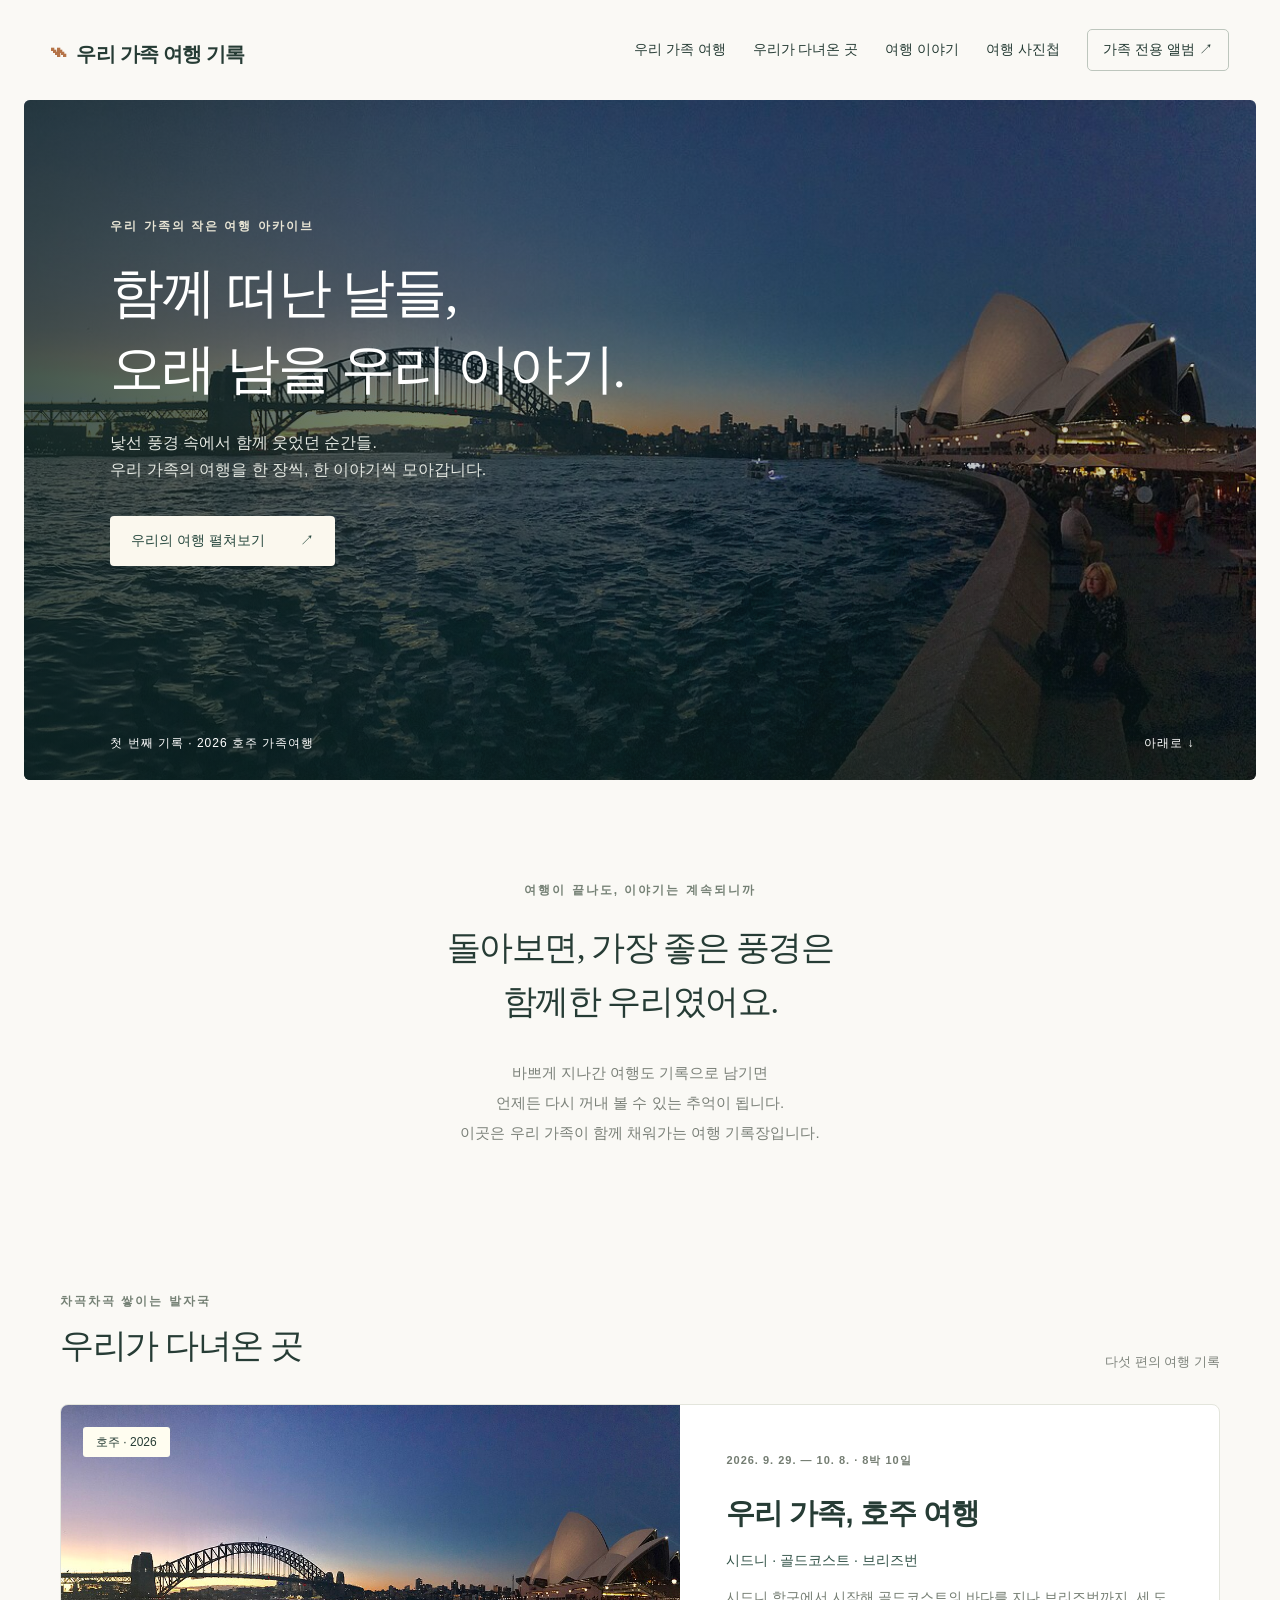
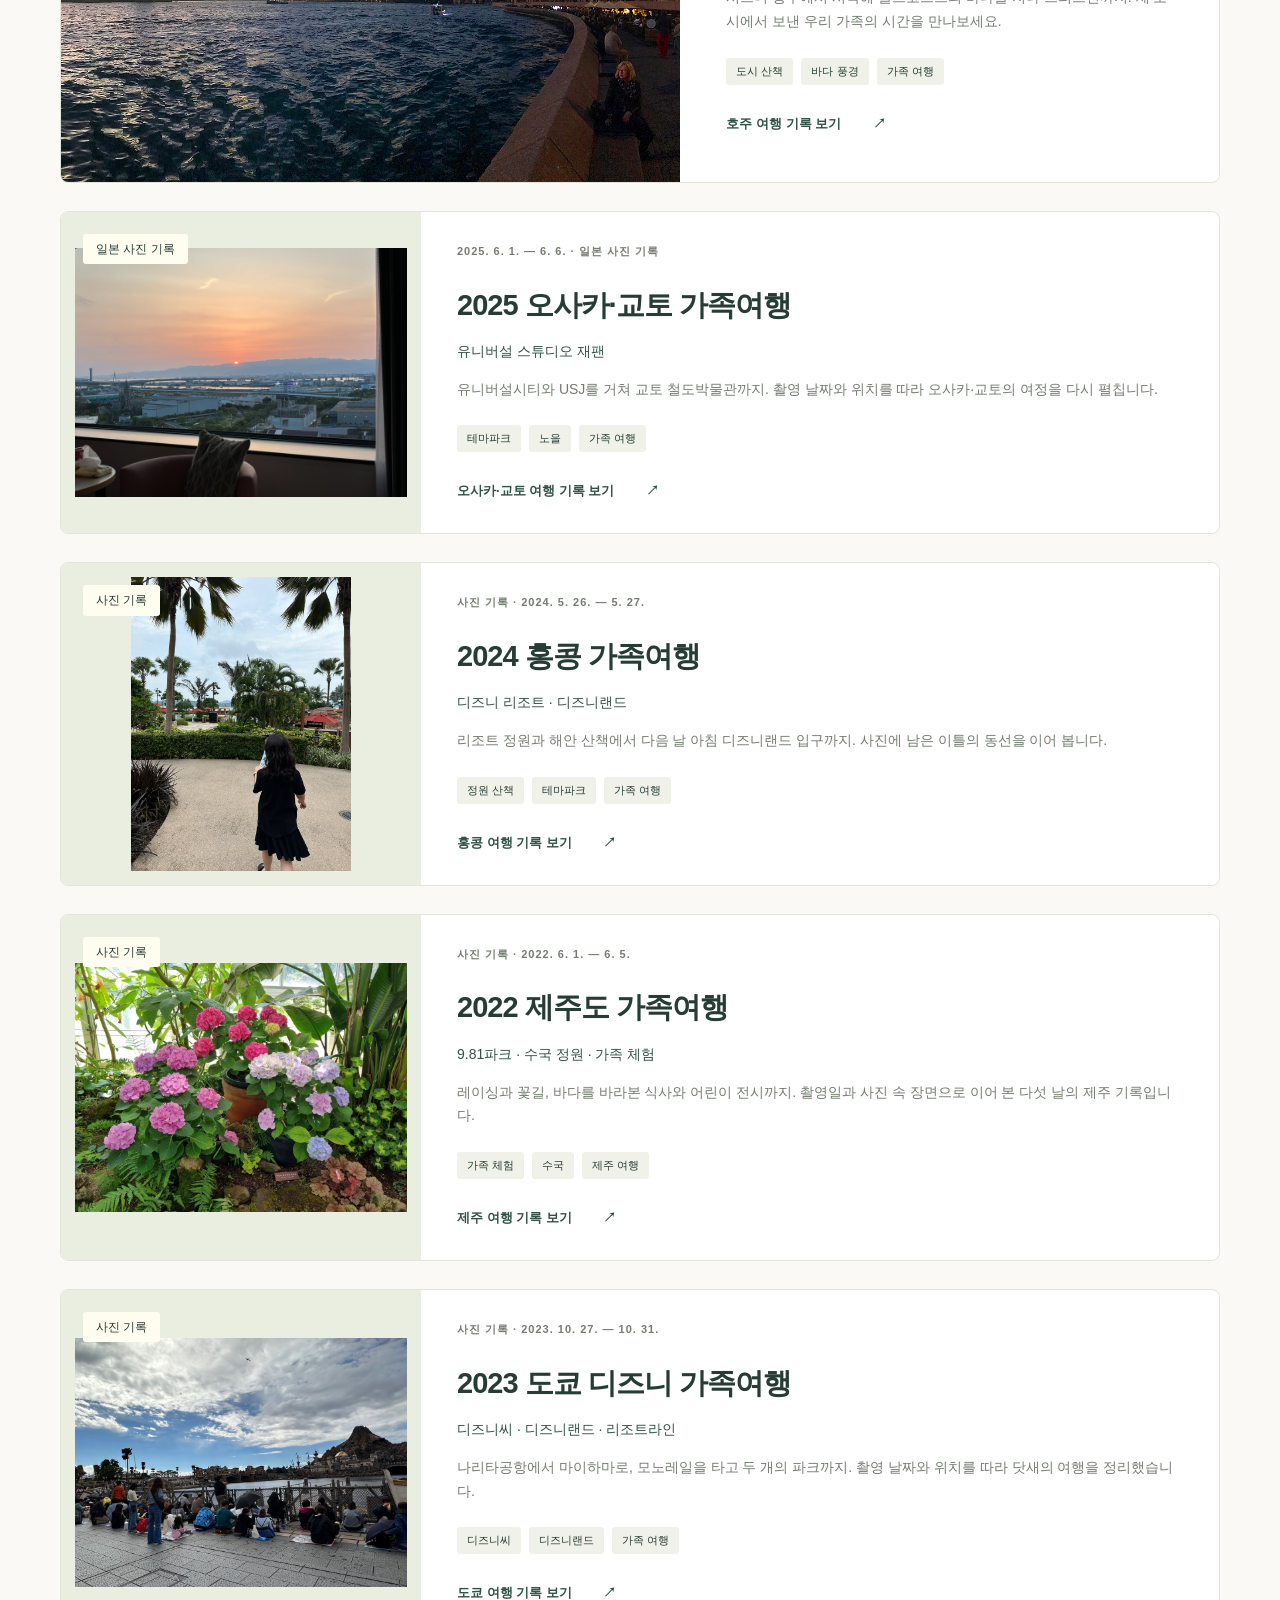
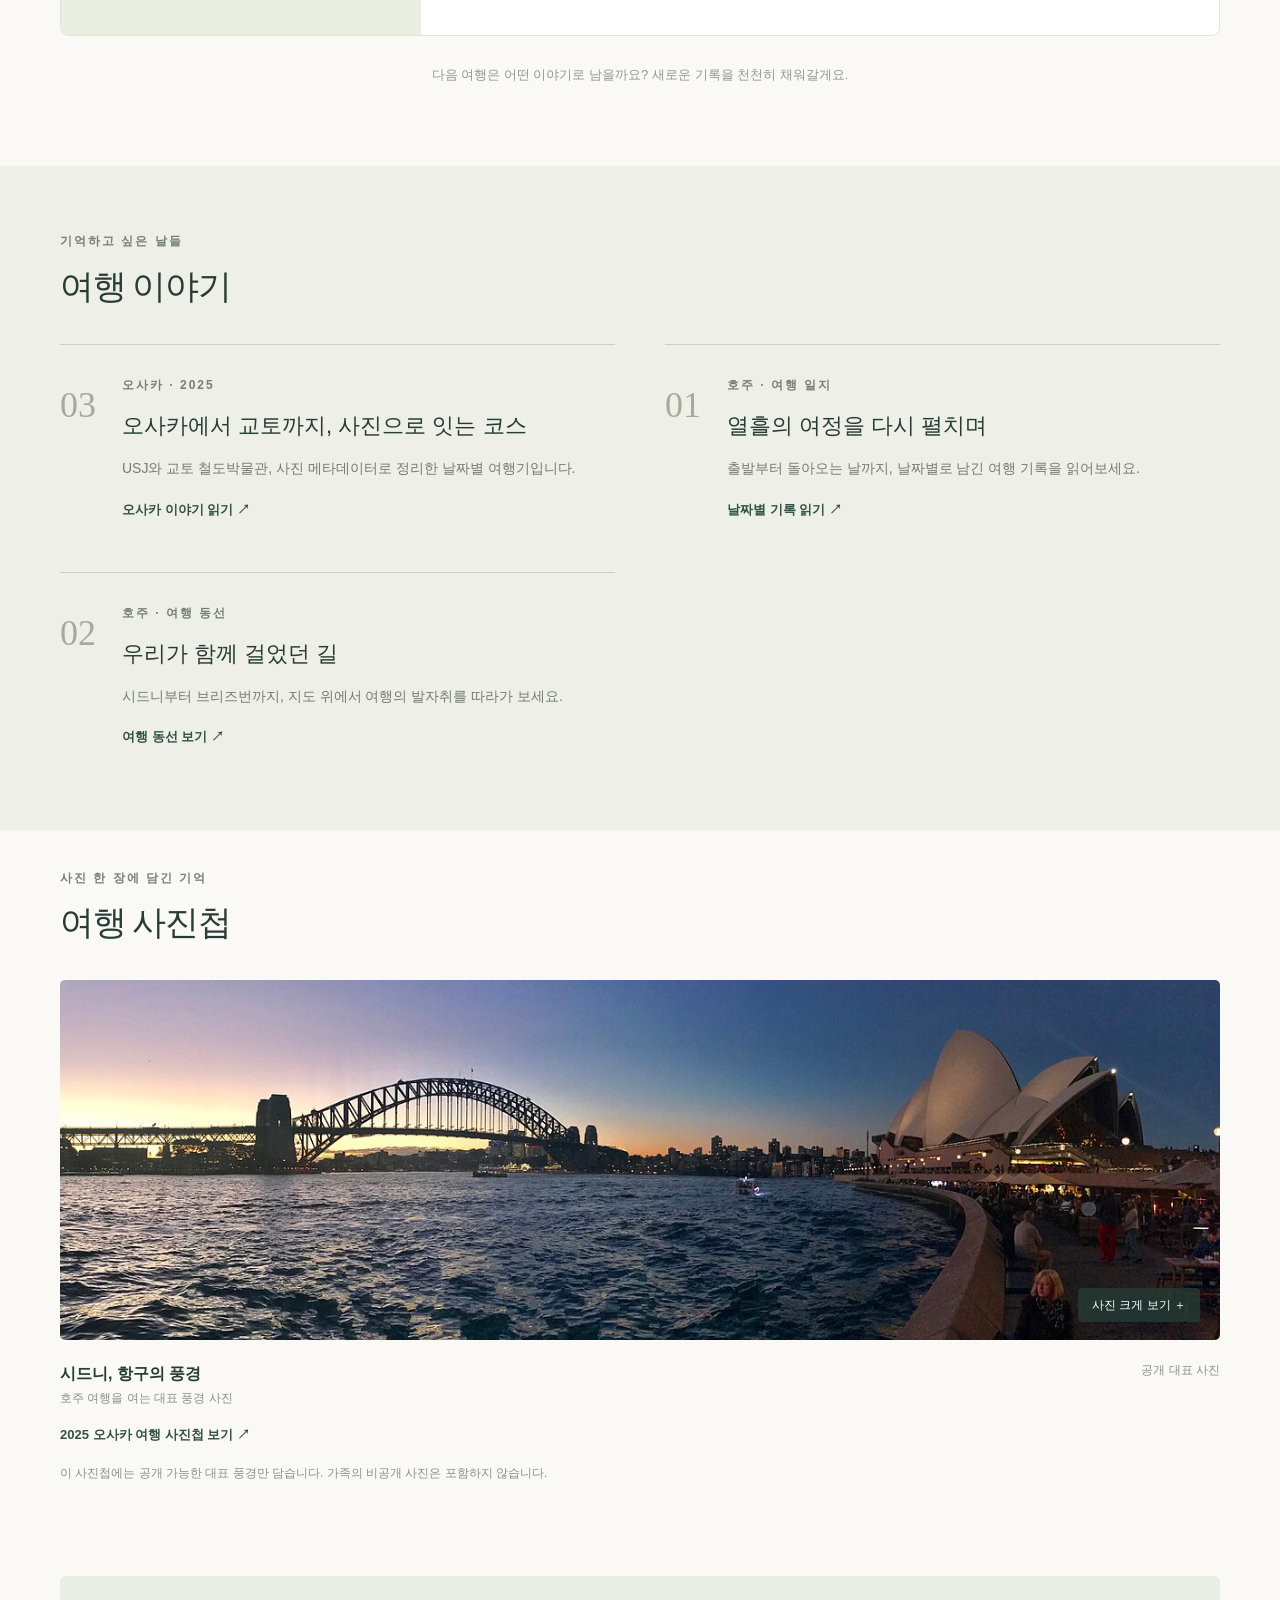
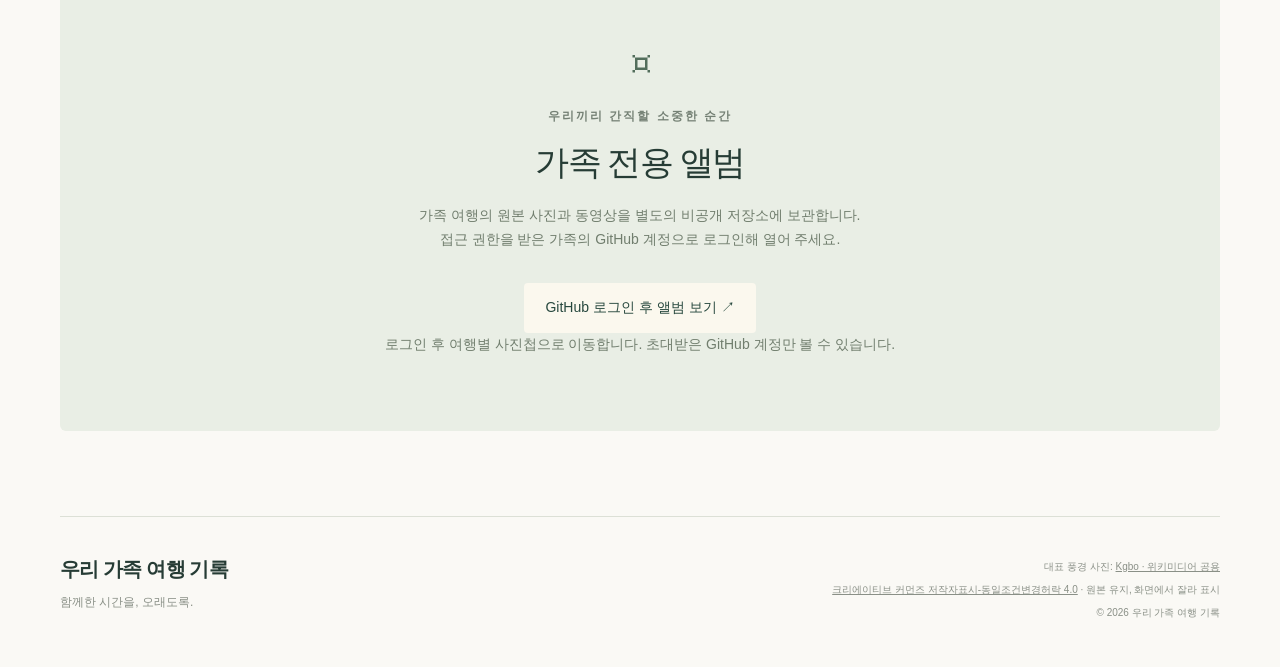
==== index.html @ 341cb99f "feat: add compact selected family and landscape photos to travel stories" ====
<!doctype html>
<html lang="ko"><head><meta charset="utf-8"><meta name="viewport" content="width=device-width,initial-scale=1"><meta name="description" content="함께 걷고, 보고, 웃었던 날들. 우리 가족의 여행과 추억을 차곡차곡 모으는 공간입니다."><meta name="theme-color" content="#234c43"><title>우리 가족 여행 기록</title><link rel="stylesheet" href="style.css"><link rel="stylesheet" href="travel.css"><link rel="stylesheet" href="travel.css"><link rel="stylesheet" href="travel.css"><link rel="stylesheet" href="travel.css"><link rel="stylesheet" href="travel.css"><script src="app.js" defer></script></head>
<body><a class="skip" href="#main">본문으로 바로가기</a><header><a class="brand" href="#home"><span class="mark" aria-hidden="true">⌁</span>우리 가족 여행 기록</a><button id="menu" aria-expanded="false" aria-controls="nav">메뉴 열기</button><nav id="nav" aria-label="주 메뉴"><a href="#home">우리 가족 여행</a><a href="#places">우리가 다녀온 곳</a><a href="#stories">여행 이야기</a><a href="#photos">여행 사진첩</a><a class="private-link" href="#family">가족 전용 앨범 <span aria-hidden="true">↗</span></a></nav></header>
<main id="main"><section id="home" class="hero"><img src="assets/sydney-harbour.jpg" alt="시드니 항구와 오페라하우스, 하버브리지가 펼쳐진 풍경" fetchpriority="high"><div class="shade"></div><div class="hero-copy"><p class="eyebrow">우리 가족의 작은 여행 아카이브</p><h1>함께 떠난 날들,<br>오래 남을 우리 이야기.</h1><p>낯선 풍경 속에서 함께 웃었던 순간들.<br>우리 가족의 여행을 한 장씩, 한 이야기씩 모아갑니다.</p><a class="button light" href="#places">우리의 여행 펼쳐보기 <span>↗</span></a></div><div class="hero-bottom"><span>첫 번째 기록 · 2026 호주 가족여행</span><a href="#places" aria-label="여행 기록으로 내려가기">아래로 ↓</a></div></section>
<section class="intro wrap"><p class="eyebrow">여행이 끝나도, 이야기는 계속되니까</p><h2>돌아보면, 가장 좋은 풍경은<br>함께한 우리였어요.</h2><p>바쁘게 지나간 여행도 기록으로 남기면<br>언제든 다시 꺼내 볼 수 있는 추억이 됩니다.<br>이곳은 우리 가족이 함께 채워가는 여행 기록장입니다.</p></section>
<section id="places" class="wrap section"><div class="section-title"><div><p class="eyebrow">차곡차곡 쌓이는 발자국</p><h2>우리가 다녀온 곳</h2></div><span class="count">다섯 편의 여행 기록</span></div><article class="trip"><a class="trip-image" href="australia-2026.html"><img src="assets/sydney-harbour.jpg" alt="2026 호주 가족여행 기록 열기" loading="lazy"><span class="badge">호주 · 2026</span></a><div class="trip-copy"><p class="eyebrow">2026. 9. 29. — 10. 8. · 8박 10일</p><h3>우리 가족, 호주 여행</h3><p class="cities">시드니 · 골드코스트 · 브리즈번</p><p>시드니 항구에서 시작해 골드코스트의 바다를 지나 브리즈번까지. 세 도시에서 보낸 우리 가족의 시간을 만나보세요.</p><div class="tags"><span>도시 산책</span><span>바다 풍경</span><span>가족 여행</span></div><a class="text-link" href="australia-2026.html">호주 여행 기록 보기 <span>↗</span></a></div></article><article class="trip osaka-card selected-trip-card"><a class="trip-image" href="osaka-2025.html"><img src="assets/osaka-2025/sunset.jpg" alt="오사카 공원 너머로 지는 해" loading="lazy"><span class="badge">일본 사진 기록</span></a><div class="trip-copy"><p class="eyebrow">2025. 6. 1. — 6. 6. · 일본 사진 기록</p><h3>2025 오사카·교토 가족여행</h3><p class="cities">유니버설 스튜디오 재팬</p><p>유니버설시티와 USJ를 거쳐 교토 철도박물관까지. 촬영 날짜와 위치를 따라 오사카·교토의 여정을 다시 펼칩니다.</p><div class="tags"><span>테마파크</span><span>노을</span><span>가족 여행</span></div><a class="text-link" href="osaka-2025.html">오사카·교토 여행 기록 보기 <span>↗</span></a></div></article><article class="trip osaka-card selected-trip-card"><a class="trip-image" href="hong-kong-2024.html"><img src="assets/selected/hong-kong-2024/scene-01.jpg" alt="홍콩 리조트의 정원 산책길" loading="lazy"><span class="badge">사진 기록</span></a><div class="trip-copy"><p class="eyebrow">사진 기록 · 2024. 5. 26. — 5. 27.</p><h3>2024 홍콩 가족여행</h3><p class="cities">디즈니 리조트 · 디즈니랜드</p><p>리조트 정원과 해안 산책에서 다음 날 아침 디즈니랜드 입구까지. 사진에 남은 이틀의 동선을 이어 봅니다.</p><div class="tags"><span>정원 산책</span><span>테마파크</span><span>가족 여행</span></div><a class="text-link" href="hong-kong-2024.html">홍콩 여행 기록 보기 <span>↗</span></a></div></article><article class="trip osaka-card selected-trip-card"><a class="trip-image" href="jeju-2022.html"><img src="assets/selected/jeju-2022/cover.jpg" alt="제주의 수국과 초록 정원" loading="lazy"><span class="badge">사진 기록</span></a><div class="trip-copy"><p class="eyebrow">사진 기록 · 2022. 6. 1. — 6. 5.</p><h3>2022 제주도 가족여행</h3><p class="cities">9.81파크 · 수국 정원 · 가족 체험</p><p>레이싱과 꽃길, 바다를 바라본 식사와 어린이 전시까지. 촬영일과 사진 속 장면으로 이어 본 다섯 날의 제주 기록입니다.</p><div class="tags"><span>가족 체험</span><span>수국</span><span>제주 여행</span></div><a class="text-link" href="jeju-2022.html">제주 여행 기록 보기 <span>↗</span></a></div></article><article class="trip osaka-card selected-trip-card"><a class="trip-image" href="tokyo-2023.html"><img src="assets/selected/tokyo-2023/scene-01.jpg" alt="도쿄 디즈니씨의 항구 풍경" loading="lazy"><span class="badge">사진 기록</span></a><div class="trip-copy"><p class="eyebrow">사진 기록 · 2023. 10. 27. — 10. 31.</p><h3>2023 도쿄 디즈니 가족여행</h3><p class="cities">디즈니씨 · 디즈니랜드 · 리조트라인</p><p>나리타공항에서 마이하마로, 모노레일을 타고 두 개의 파크까지. 촬영 날짜와 위치를 따라 닷새의 여행을 정리했습니다.</p><div class="tags"><span>디즈니씨</span><span>디즈니랜드</span><span>가족 여행</span></div><a class="text-link" href="tokyo-2023.html">도쿄 여행 기록 보기 <span>↗</span></a></div></article><p class="next">다음 여행은 어떤 이야기로 남을까요? 새로운 기록을 천천히 채워갈게요.</p></section>
<section id="stories" class="story-section"><div class="wrap section"><div class="section-title"><div><p class="eyebrow">기억하고 싶은 날들</p><h2>여행 이야기</h2></div></div><div class="story-grid"><a href="osaka-2025.html" class="story"><span class="story-number">03</span><div><p class="eyebrow">오사카 · 2025</p><h3>오사카에서 교토까지, 사진으로 잇는 코스</h3><p>USJ와 교토 철도박물관, 사진 메타데이터로 정리한 날짜별 여행기입니다.</p><span class="text-link">오사카 이야기 읽기 ↗</span></div></a><a href="australia-2026.html#days" class="story"><span class="story-number">01</span><div><p class="eyebrow">호주 · 여행 일지</p><h3>열흘의 여정을 다시 펼치며</h3><p>출발부터 돌아오는 날까지, 날짜별로 남긴 여행 기록을 읽어보세요.</p><span class="text-link">날짜별 기록 읽기 ↗</span></div></a><a href="australia-2026.html#route" class="story"><span class="story-number">02</span><div><p class="eyebrow">호주 · 여행 동선</p><h3>우리가 함께 걸었던 길</h3><p>시드니부터 브리즈번까지, 지도 위에서 여행의 발자취를 따라가 보세요.</p><span class="text-link">여행 동선 보기 ↗</span></div></a></div></div></section>
<section id="photos" class="wrap section"><div class="section-title"><div><p class="eyebrow">사진 한 장에 담긴 기억</p><h2>여행 사진첩</h2></div></div><figure class="photo"><button id="open-photo" aria-label="시드니 항구 대표 풍경 사진 크게 보기"><img src="assets/sydney-harbour.jpg" alt="푸른 바다를 배경으로 바라본 시드니 항구 전경" loading="lazy"><span>사진 크게 보기 ＋</span></button><figcaption><div><strong>시드니, 항구의 풍경</strong><p>호주 여행을 여는 대표 풍경 사진</p></div><span>공개 대표 사진</span></figcaption></figure><p><a class="text-link" href="osaka-2025.html#osaka-photos">2025 오사카 여행 사진첩 보기 ↗</a></p><p class="note">이 사진첩에는 공개 가능한 대표 풍경만 담습니다. 가족의 비공개 사진은 포함하지 않습니다.</p></section>
<section id="family" class="family wrap"><div class="lock" aria-hidden="true">⌑</div><p class="eyebrow">우리끼리 간직할 소중한 순간</p><h2>가족 전용 앨범</h2><p>가족 여행의 원본 사진과 동영상을 별도의 비공개 저장소에 보관합니다.<br>접근 권한을 받은 가족의 GitHub 계정으로 로그인해 열어 주세요.</p><a class="button light" href="https://github.com/login?return_to=%2Fksangki%2Ffamily-travel-private%2Fblob%2Fmain%2Falbums%2FREADME.md" rel="noopener noreferrer" target="_blank">GitHub 로그인 후 앨범 보기 ↗</a><p class="note">로그인 후 여행별 사진첩으로 이동합니다. 초대받은 GitHub 계정만 볼 수 있습니다.</p></section>
</main><footer class="wrap"><div><a class="brand" href="#home">우리 가족 여행 기록</a><p>함께한 시간을, 오래도록.</p></div><div class="credits"><p>대표 풍경 사진: <a href="https://commons.wikimedia.org/wiki/File:Sydney_Harbour_Bridge_and_Sydney_Opera_House_panorama.jpg">Kgbo · 위키미디어 공용</a></p><p><a href="https://creativecommons.org/licenses/by-sa/4.0/deed.ko">크리에이티브 커먼즈 저작자표시-동일조건변경허락 4.0</a> · 원본 유지, 화면에서 잘라 표시</p><p>© 2026 우리 가족 여행 기록</p></div></footer><dialog id="viewer" aria-labelledby="caption"><button id="close-photo" class="close">닫기 ×</button><img src="assets/sydney-harbour.jpg" alt="시드니 항구 풍경 확대 사진"><p id="caption">시드니 항구 · 공개 대표 풍경 사진</p></dialog></body></html>
---- style.css ----
*{box-sizing:border-box}html{scroll-behavior:smooth;scroll-padding-top:100px}body{margin:0;color:#263c35;background:#faf9f5;font-family:Arial,"Apple SD Gothic Neo","Malgun Gothic",sans-serif;line-height:1.7}a{color:inherit;text-decoration:none}button{font:inherit;cursor:pointer}a:focus-visible,button:focus-visible{outline:3px solid #bd763a;outline-offset:5px}.skip{position:absolute;top:-80px;background:white;padding:12px;z-index:10}.skip:focus{top:0}header{padding:23px 4%;display:flex;align-items:center;justify-content:space-between;gap:24px;background:#faf9f5;position:relative;z-index:2}.brand{font-weight:700;font-size:20px;letter-spacing:-.8px}.mark{font-size:32px;margin-right:10px;color:#b57448}nav{display:flex;gap:27px;font-size:14px;align-items:center}nav a:hover,.text-link:hover{text-decoration:underline}.private-link{border:1px solid #bdc6bd;border-radius:5px;padding:8px 15px}#menu{display:none}.hero{margin:0 24px;height:min(680px,76vh);min-height:500px;position:relative;color:white;overflow:hidden;border-radius:6px}.hero>img{width:100%;height:100%;object-fit:cover}.shade{position:absolute;inset:0;background:linear-gradient(90deg,rgba(12,35,35,.76),rgba(12,35,35,.10)),linear-gradient(0deg,rgba(12,35,35,.45),transparent 40%)}.hero-copy{position:absolute;top:17%;left:7%}.eyebrow{font-size:12px;font-weight:600;letter-spacing:2px;margin:0 0 20px;color:#758175}.hero .eyebrow{color:#e8e5d5}h1,h2,h3,p{margin-top:0}h1{font-family:Georgia,"Batang",serif;font-size:clamp(34px,4.2vw,62px);line-height:1.4;letter-spacing:-2px;font-weight:500;margin-bottom:22px}.hero-copy>p:not(.eyebrow){color:#e5e9e3;font-size:16px}.button{display:inline-flex;gap:35px;padding:13px 21px;border-radius:4px;font-size:14px;margin-top:17px}.light{background:#fbf8ee;color:#27483e}.hero-bottom{position:absolute;bottom:27px;left:7%;right:5%;display:flex;justify-content:space-between;font-size:12px;letter-spacing:1px}.wrap{max-width:1160px;margin-left:auto;margin-right:auto}.intro{text-align:center;padding:100px 24px 90px}.intro h2,h2{font-family:Georgia,"Batang",serif;font-size:34px;line-height:1.6;letter-spacing:-1.4px;font-weight:500}.intro>p:last-child{font-size:15px;color:#7b8179;margin-top:25px;line-height:2}.section{padding:38px 0 80px}.section-title{display:flex;align-items:end;justify-content:space-between;margin-bottom:30px}.section-title .eyebrow{margin-bottom:8px}.section-title h2{margin:0}.count{font-size:13px;color:#7d837b}.trip{display:grid;grid-template-columns:1.15fr 1fr;background:#fff;border:1px solid #e3e5dc;border-radius:8px;overflow:hidden}.trip-image{position:relative;min-height:370px}.trip-image img{width:100%;height:100%;object-fit:cover;position:absolute}.badge{position:absolute;left:22px;top:22px;background:#fffdf0;padding:5px 13px;border-radius:3px;font-size:12px}.trip-copy{padding:46px}.trip-copy .eyebrow{font-size:11px;letter-spacing:1px}.trip-copy h3{font-size:29px;letter-spacing:-1px;margin-bottom:10px}.trip-copy p{font-size:14px;color:#747d72}.trip-copy .cities{color:#315247}.tags{display:flex;gap:8px;margin:24px 0}.tags span{font-size:11px;background:#f0f2e9;padding:4px 10px;border-radius:3px}.text-link{font-size:13px;font-weight:bold;display:inline-block;color:#315247}.text-link span{margin-left:28px}.next{text-align:center;color:#93978e;font-size:13px;margin:28px 0 0}.story-section{background:#eeefe7}.story-section .section{padding-top:65px}.story-grid{display:grid;grid-template-columns:1fr 1fr;gap:50px}.story{display:flex;gap:26px;border-top:1px solid #cbd1c5;padding-top:30px}.story-number{font-family:Georgia,serif;font-size:36px;color:#a2ac98}.story .eyebrow{margin-bottom:12px}.story h3{font-size:22px;font-weight:500;margin-bottom:12px}.story p:not(.eyebrow){font-size:14px;color:#737d70}.photo{margin:0}.photo button{border:0;padding:0;display:block;position:relative;background:#264b43;width:100%;height:360px;overflow:hidden;border-radius:5px}.photo img{width:100%;height:100%;object-fit:cover;transition:transform .5s}.photo button:hover img{transform:scale(1.025)}.photo button>span{position:absolute;bottom:18px;right:20px;color:white;background:#263c35c9;border-radius:4px;padding:7px 14px;font-size:12px}.photo figcaption{display:flex;justify-content:space-between;padding-top:20px}.photo figcaption p{font-size:12px;color:#8a9087}.photo figcaption>span{font-size:12px;color:#8a9087}.note{font-size:12px;color:#8a9087}.family{text-align:center;background:#e9eee5;border-radius:6px;padding:55px 20px 60px;margin-bottom:85px}.lock{font-size:40px;color:#536e5c;line-height:1.5}.family .eyebrow{margin:15px 0 10px}.family h2{margin-bottom:14px}.family>p:not(.eyebrow){font-size:14px;color:#717e6e}.pending{display:inline-block;border:1px solid #bbc9b6;padding:9px 20px;border-radius:4px;font-size:12px;margin-top:14px}footer{border-top:1px solid #dce0d6;padding:35px 0 40px;display:flex;justify-content:space-between;gap:25px}footer p{font-size:12px;color:#8a9087;margin:6px 0}.credits{text-align:right}.credits p{font-size:10px}.credits a{text-decoration:underline}dialog{border:0;padding:50px 20px 14px;max-width:95vw;width:1100px;background:#faf9f5;border-radius:8px}dialog::backdrop{background:#10251fe6}dialog img{width:100%;max-height:75vh;object-fit:contain}dialog p{text-align:center;font-size:13px;margin:10px 0}.close{position:absolute;right:20px;top:10px;border:0;background:none;color:#264b43}@media(min-width:1600px){.hero{max-width:1550px;margin:auto}}@media(max-width:1200px){.wrap{margin-left:6%;margin-right:6%}nav{gap:16px;font-size:12px}.brand{font-size:18px}.trip-copy{padding:30px}}@media(max-width:800px){header{padding:17px 6%;flex-wrap:wrap}#menu{display:block;background:none;border:1px solid #bac5b9;border-radius:4px;padding:4px 10px;font-size:12px}nav{display:none;width:100%;flex-direction:column;align-items:stretch;padding:10px 0}nav.open{display:flex}nav a{padding:8px;font-size:14px}.hero{margin:0 12px;min-height:540px;height:75vh}.hero-copy{left:8%;right:7%;top:16%}h1{font-size:38px}.hero-copy>p:not(.eyebrow){font-size:14px}.hero-bottom{font-size:10px;letter-spacing:0}.intro{padding:65px 0 45px}.intro h2,h2{font-size:27px}.intro .eyebrow{font-size:10px}.section{padding:30px 0 50px}.section-title{align-items:start;gap:12px}.count{font-size:10px;margin-top:14px}.trip{grid-template-columns:1fr}.trip-image{min-height:240px}.trip-copy{padding:28px}.trip-copy h3{font-size:25px}.story-grid{grid-template-columns:1fr;gap:30px}.story-section .section{padding-top:45px}.photo button{height:240px}.photo figcaption{gap:15px}.photo figcaption>span{font-size:10px;white-space:nowrap}.family{padding:40px 20px;margin-bottom:50px}.family p br{display:none}footer{display:block}.credits{text-align:left;margin-top:20px}}@media(prefers-reduced-motion:reduce){html{scroll-behavior:auto}*{transition:none!important}}
.osaka-card{margin-top:28px}.osaka-gallery{display:grid;grid-template-columns:1fr 1fr;gap:30px}.osaka-gallery .photo:first-child{grid-column:1/-1}.osaka-gallery .photo:first-child button{height:520px}.osaka-gallery .photo:first-child img{object-fit:contain}.osaka-gallery figcaption p{max-width:440px}@media(max-width:800px){.osaka-gallery{grid-template-columns:1fr;gap:20px}.osaka-gallery .photo:first-child button{height:430px}}
---- travel.css ----
[hidden]{display:none!important}.record-hero{height:470px;min-height:400px}.record-hero h1{font-size:clamp(30px,4vw,56px)}.record-hero .hero-copy{top:23%;right:5%}.period{font-size:13px;color:#eeecdd;display:block;margin-top:25px}.hong-kong-background{position:absolute;inset:0;background:radial-gradient(ellipse at 78% 80%,#9fae8044,transparent 50%),linear-gradient(115deg,#173f36,#486c55);overflow:hidden}.hong-kong-background>span{position:absolute;right:5%;bottom:-70px;font-family:serif;font-size:270px;color:#ffffff10;letter-spacing:-20px}.hong-kong-background i{position:absolute;right:8%;top:15%;font-style:normal;writing-mode:vertical-rl;color:#c9d1aa;letter-spacing:10px;font-size:13px}.record-nav{display:flex;justify-content:center;gap:34px;padding:20px;border-bottom:1px solid #dce1d6;font-size:13px;flex-wrap:wrap}.record-nav a:hover{text-decoration:underline}.record-overview{display:grid;grid-template-columns:1.2fr 1fr;gap:65px;padding-top:75px}.record-overview h2{font-size:30px}.lead{color:#667263;font-size:15px;line-height:1.9}.summary-list{padding-left:20px;color:#657260;font-size:14px;line-height:1.9}.summary-list li{padding:7px 0}.record-facts{background:#eef0e7;padding:32px;border-radius:7px;align-self:start}.stats-row{display:flex;justify-content:space-between;gap:12px;margin-bottom:24px}.stats-row strong{font-size:34px;font-family:Georgia,serif;font-weight:500}.stats-row small{display:block;font-family:Arial,sans-serif;font-size:10px;color:#7a8575;margin-top:4px}.record-facts>p:not(.eyebrow){font-size:13px;color:#6b7664;line-height:1.9}.route-ribbon{display:flex;flex-wrap:wrap;gap:8px;list-style:none;padding:0;margin-bottom:25px}.route-ribbon li{border:1px solid #bdc8b7;padding:6px 12px;font-size:12px;border-radius:4px}.route-ribbon li:not(:last-child):after{content:' →';margin-left:10px;color:#7d8b75}.route-map{background:#fafbf5;border:1px solid #d9dfd1;border-radius:10px;overflow:hidden}.route-map svg{width:100%;max-height:430px}.map-bg{fill:#f4f5ec}.map-lines line{stroke:#a1ad8d;stroke-width:3;stroke-dasharray:6 5}.map-node circle{fill:#a5b29a;stroke:#fff;stroke-width:3}.map-node.active circle{fill:#264f41;stroke:#b9894c;stroke-width:4}.map-number{fill:#fff;text-anchor:middle;font-size:14px;font-family:Arial,sans-serif}.map-label{fill:#476147;font-size:13px;text-anchor:middle}.north-arrow{stroke:#8b9d7f;stroke-width:2;fill:none}.map-buttons,.day-filters{display:flex;flex-wrap:wrap;gap:8px}.map-buttons{padding:18px 25px;border-top:1px solid #e0e5d7}.map-buttons button,.day-filters button{border:1px solid #bac8b4;background:transparent;color:#476344;padding:8px 14px;border-radius:4px;font:inherit;font-size:12px}.map-buttons button[aria-pressed=true],.day-filters button[aria-pressed=true]{background:#2c5142;color:#fff;border-color:#2c5142}.route-map>p{padding:0 25px;font-size:12px;color:#71806a}.day-filters{margin-bottom:16px}.day-card{display:grid;grid-template-columns:155px 1fr;gap:34px;border-top:1px solid #d5ddce;padding:32px 0}.day-side{display:flex;flex-direction:column;align-items:start;gap:10px}.day-index{font-family:Georgia,serif;font-size:40px;color:#9aaa8e;line-height:1}.day-side time{font-size:12px;color:#7c8876}.evidence-badge{font-size:10px;background:#e9eee2;border-radius:3px;padding:4px 8px}.day-body h3{font-size:24px;font-weight:500;letter-spacing:-.7px;margin:0 0 20px}.day-body>.eyebrow{margin-bottom:8px;font-size:10px}.day-body>p{font-size:14px;line-height:1.95;color:#64715e}.day-body .evidence-detail{font-size:11px;color:#839078}.stop-list{display:flex;flex-wrap:wrap;list-style:none;padding:0;gap:5px 15px;margin:0 0 22px}.stop-list li{font-size:12px;color:#3b644e}.stop-list li:not(:last-child):after{content:' →';margin-left:12px;color:#b3bba9}.day-body details{border-left:2px solid #d6c5a5;padding:5px 15px;margin:20px 0;font-size:12px;color:#8c806b}.day-body details p{margin:10px 0 0}.day-body summary{cursor:pointer}.places-grid{display:grid;grid-template-columns:repeat(3,1fr);gap:20px}.place-card{padding:25px;background:#fafbf5;border:1px solid #dce1d5;border-radius:5px}.place-card>.eyebrow{font-size:9px;display:block;margin-bottom:12px}.place-card h3{font-size:18px;line-height:1.5;font-weight:500}.place-card p{font-size:13px;color:#76816e}.place-evidence{font-size:10px;color:#8a927d}.category-control{font-size:12px;color:#6b7c62}.category-control select{font:inherit;display:block;margin-top:5px;border:1px solid #b7c5ac;padding:7px 12px;background:#fafbf5;color:#36533d;border-radius:3px}.record-photos{display:grid;grid-template-columns:repeat(3,1fr);gap:20px}.record-photos .photo button{height:250px}.record-photos .photo:only-child{grid-column:1/-1}.record-cover-photo{width:100%;max-height:420px;object-fit:cover;border-radius:5px}.record-photos figcaption{font-size:12px;color:#7a8670;display:block}.record-photos figcaption a{text-decoration:underline}.locked-photo-panel{grid-column:1/-1;background:#eef1e6;border:1px dashed #b5c2a7;text-align:center;padding:50px 20px;border-radius:8px}.locked-photo-panel>span{font-size:40px}.locked-photo-panel h3{font-weight:500}.locked-photo-panel p{font-size:13px;color:#7b886f}.private-album-banner{display:flex;justify-content:space-between;align-items:center;gap:25px;margin-top:30px;padding:27px;background:#e7eddf;border-radius:6px}.private-album-banner h3{font-size:18px;font-weight:500;margin-bottom:6px}.private-album-banner p{font-size:12px;color:#76836b;margin:0}.private-album-banner .button{margin:0;flex-shrink:0}.outline{border:1px solid #bbc8b1;margin-bottom:24px;color:#3b5740}.evidence-section{border-top:1px solid #dae2d3;color:#6c7965;font-size:13px}.evidence-section h2{font-size:25px}.evidence-section details{background:#f0f2e9;padding:15px;margin:22px 0}.evidence-section summary{cursor:pointer}.evidence-section li a{text-decoration:underline}.evidence-section h3{font-size:16px;font-weight:500}.hong-kong-card{background:linear-gradient(145deg,#365f4b,#162f29);color:#f5f0dc;display:flex;align-items:center;overflow:hidden;padding:45px}.hong-kong-card strong{font-family:Georgia,'Batang',serif;font-size:36px;font-weight:500;position:relative;z-index:1;line-height:1.6}.hong-kong-card .badge{color:#35543b}.hk-card-year{position:absolute;right:5%;bottom:-12px;font-family:Georgia,serif;font-size:130px;line-height:1;color:#ffffff12}@media(max-width:800px){.record-nav{gap:12px 22px;padding:18px 12px;font-size:12px}.record-hero{height:380px;min-height:360px}.record-hero h1{font-size:32px;line-height:1.6}.record-hero .hero-copy{top:20%}.record-overview{grid-template-columns:1fr;gap:25px;padding-top:40px}.record-overview h2{font-size:25px}.record-facts{padding:25px}.day-card{grid-template-columns:1fr;gap:15px}.day-side{flex-direction:row;align-items:center;flex-wrap:wrap}.day-index{font-size:26px}.day-body h3{font-size:22px}.places-grid{grid-template-columns:1fr}.place-card{padding:22px}.record-photos{grid-template-columns:1fr}.record-photos .photo button{height:260px}.private-album-banner{flex-direction:column;align-items:start}.hong-kong-background>span{font-size:210px;bottom:-50px}.map-buttons{padding:12px;gap:6px}.map-buttons button{padding:7px 9px;font-size:10px}.route-map>p{padding:0 12px}.map-label{font-size:15px}.day-filters button{padding:7px 11px}.hong-kong-card{padding:40px}.hong-kong-card strong{font-size:29px}}
/* Selected public photographs: compact frames, with uncropped people. */
.selected-photo-hero{display:grid;grid-template-columns:1.15fr 1fr;gap:32px;align-items:center;height:auto;min-height:0;max-width:1160px;margin:24px auto;background:#edf0e5;color:#284b3c;padding:32px;border:1px solid #dfe5d6}.selected-photo-hero>img{grid-column:2;grid-row:1;position:static;height:240px;width:100%;object-fit:contain;background:#e5e9dc;border-radius:5px}.selected-photo-hero>.shade{display:none}.selected-photo-hero .hero-copy{grid-column:1;grid-row:1;position:static;padding:10px}.selected-photo-hero .hero-copy h1{font-size:32px;letter-spacing:-1.2px;line-height:1.5}.selected-photo-hero .hero-copy>.eyebrow{color:#75866d}.selected-photo-hero .hero-copy>p:not(.eyebrow),.selected-photo-hero .period{color:#6d7e63;font-size:13px}.selected-photos{grid-template-columns:repeat(4,minmax(0,1fr));gap:20px}.selected-photos .photo button{height:180px;background:#edf0e5}.selected-photos .photo img{object-fit:contain}.selected-photos .photo figcaption{font-size:12px;padding-top:12px}.selected-photos figcaption small{display:block;font-size:10px;color:#909c84;margin-top:4px}.selected-photos .photo button>span{font-size:10px;right:8px;bottom:8px;padding:3px 6px}.day-scene{margin:18px 0;width:240px;max-width:100%}.day-scene button{display:block;border:0;padding:0;width:100%;height:155px;border-radius:4px;overflow:hidden;background:#ecf0e4}.day-scene img{width:100%;height:100%;object-fit:contain}.day-scene figcaption{font-size:10px;color:#8c987e;margin-top:6px}.selected-trip-card{grid-template-columns:360px 1fr}.selected-trip-card .trip-image{min-height:260px;background:#e9eee1}.selected-trip-card .trip-image img{object-fit:contain;padding:14px}.selected-trip-card .trip-copy{padding:30px 36px}@media(max-width:1200px){.selected-photo-hero{margin-left:6%;margin-right:6%}.selected-trip-card{grid-template-columns:40% 1fr}}@media(max-width:800px){.selected-photo-hero{grid-template-columns:1fr;padding:22px;gap:15px}.selected-photo-hero>img{grid-column:1;grid-row:2;height:200px}.selected-photo-hero .hero-copy{grid-column:1;grid-row:1;padding:0}.selected-photo-hero .hero-copy h1{font-size:27px}.selected-photos{grid-template-columns:repeat(2,minmax(0,1fr));gap:16px}.selected-photos .photo button{height:150px}.selected-trip-card{grid-template-columns:1fr}.selected-trip-card .trip-image{min-height:220px}.selected-trip-card .trip-copy{padding:25px}.day-scene{width:220px}}@media(max-width:400px){.selected-photos .photo button{height:125px}}
---- travel.css ----
[hidden]{display:none!important}.record-hero{height:470px;min-height:400px}.record-hero h1{font-size:clamp(30px,4vw,56px)}.record-hero .hero-copy{top:23%;right:5%}.period{font-size:13px;color:#eeecdd;display:block;margin-top:25px}.hong-kong-background{position:absolute;inset:0;background:radial-gradient(ellipse at 78% 80%,#9fae8044,transparent 50%),linear-gradient(115deg,#173f36,#486c55);overflow:hidden}.hong-kong-background>span{position:absolute;right:5%;bottom:-70px;font-family:serif;font-size:270px;color:#ffffff10;letter-spacing:-20px}.hong-kong-background i{position:absolute;right:8%;top:15%;font-style:normal;writing-mode:vertical-rl;color:#c9d1aa;letter-spacing:10px;font-size:13px}.record-nav{display:flex;justify-content:center;gap:34px;padding:20px;border-bottom:1px solid #dce1d6;font-size:13px;flex-wrap:wrap}.record-nav a:hover{text-decoration:underline}.record-overview{display:grid;grid-template-columns:1.2fr 1fr;gap:65px;padding-top:75px}.record-overview h2{font-size:30px}.lead{color:#667263;font-size:15px;line-height:1.9}.summary-list{padding-left:20px;color:#657260;font-size:14px;line-height:1.9}.summary-list li{padding:7px 0}.record-facts{background:#eef0e7;padding:32px;border-radius:7px;align-self:start}.stats-row{display:flex;justify-content:space-between;gap:12px;margin-bottom:24px}.stats-row strong{font-size:34px;font-family:Georgia,serif;font-weight:500}.stats-row small{display:block;font-family:Arial,sans-serif;font-size:10px;color:#7a8575;margin-top:4px}.record-facts>p:not(.eyebrow){font-size:13px;color:#6b7664;line-height:1.9}.route-ribbon{display:flex;flex-wrap:wrap;gap:8px;list-style:none;padding:0;margin-bottom:25px}.route-ribbon li{border:1px solid #bdc8b7;padding:6px 12px;font-size:12px;border-radius:4px}.route-ribbon li:not(:last-child):after{content:' →';margin-left:10px;color:#7d8b75}.route-map{background:#fafbf5;border:1px solid #d9dfd1;border-radius:10px;overflow:hidden}.route-map svg{width:100%;max-height:430px}.map-bg{fill:#f4f5ec}.map-lines line{stroke:#a1ad8d;stroke-width:3;stroke-dasharray:6 5}.map-node circle{fill:#a5b29a;stroke:#fff;stroke-width:3}.map-node.active circle{fill:#264f41;stroke:#b9894c;stroke-width:4}.map-number{fill:#fff;text-anchor:middle;font-size:14px;font-family:Arial,sans-serif}.map-label{fill:#476147;font-size:13px;text-anchor:middle}.north-arrow{stroke:#8b9d7f;stroke-width:2;fill:none}.map-buttons,.day-filters{display:flex;flex-wrap:wrap;gap:8px}.map-buttons{padding:18px 25px;border-top:1px solid #e0e5d7}.map-buttons button,.day-filters button{border:1px solid #bac8b4;background:transparent;color:#476344;padding:8px 14px;border-radius:4px;font:inherit;font-size:12px}.map-buttons button[aria-pressed=true],.day-filters button[aria-pressed=true]{background:#2c5142;color:#fff;border-color:#2c5142}.route-map>p{padding:0 25px;font-size:12px;color:#71806a}.day-filters{margin-bottom:16px}.day-card{display:grid;grid-template-columns:155px 1fr;gap:34px;border-top:1px solid #d5ddce;padding:32px 0}.day-side{display:flex;flex-direction:column;align-items:start;gap:10px}.day-index{font-family:Georgia,serif;font-size:40px;color:#9aaa8e;line-height:1}.day-side time{font-size:12px;color:#7c8876}.evidence-badge{font-size:10px;background:#e9eee2;border-radius:3px;padding:4px 8px}.day-body h3{font-size:24px;font-weight:500;letter-spacing:-.7px;margin:0 0 20px}.day-body>.eyebrow{margin-bottom:8px;font-size:10px}.day-body>p{font-size:14px;line-height:1.95;color:#64715e}.day-body .evidence-detail{font-size:11px;color:#839078}.stop-list{display:flex;flex-wrap:wrap;list-style:none;padding:0;gap:5px 15px;margin:0 0 22px}.stop-list li{font-size:12px;color:#3b644e}.stop-list li:not(:last-child):after{content:' →';margin-left:12px;color:#b3bba9}.day-body details{border-left:2px solid #d6c5a5;padding:5px 15px;margin:20px 0;font-size:12px;color:#8c806b}.day-body details p{margin:10px 0 0}.day-body summary{cursor:pointer}.places-grid{display:grid;grid-template-columns:repeat(3,1fr);gap:20px}.place-card{padding:25px;background:#fafbf5;border:1px solid #dce1d5;border-radius:5px}.place-card>.eyebrow{font-size:9px;display:block;margin-bottom:12px}.place-card h3{font-size:18px;line-height:1.5;font-weight:500}.place-card p{font-size:13px;color:#76816e}.place-evidence{font-size:10px;color:#8a927d}.category-control{font-size:12px;color:#6b7c62}.category-control select{font:inherit;display:block;margin-top:5px;border:1px solid #b7c5ac;padding:7px 12px;background:#fafbf5;color:#36533d;border-radius:3px}.record-photos{display:grid;grid-template-columns:repeat(3,1fr);gap:20px}.record-photos .photo button{height:250px}.record-photos .photo:only-child{grid-column:1/-1}.record-cover-photo{width:100%;max-height:420px;object-fit:cover;border-radius:5px}.record-photos figcaption{font-size:12px;color:#7a8670;display:block}.record-photos figcaption a{text-decoration:underline}.locked-photo-panel{grid-column:1/-1;background:#eef1e6;border:1px dashed #b5c2a7;text-align:center;padding:50px 20px;border-radius:8px}.locked-photo-panel>span{font-size:40px}.locked-photo-panel h3{font-weight:500}.locked-photo-panel p{font-size:13px;color:#7b886f}.private-album-banner{display:flex;justify-content:space-between;align-items:center;gap:25px;margin-top:30px;padding:27px;background:#e7eddf;border-radius:6px}.private-album-banner h3{font-size:18px;font-weight:500;margin-bottom:6px}.private-album-banner p{font-size:12px;color:#76836b;margin:0}.private-album-banner .button{margin:0;flex-shrink:0}.outline{border:1px solid #bbc8b1;margin-bottom:24px;color:#3b5740}.evidence-section{border-top:1px solid #dae2d3;color:#6c7965;font-size:13px}.evidence-section h2{font-size:25px}.evidence-section details{background:#f0f2e9;padding:15px;margin:22px 0}.evidence-section summary{cursor:pointer}.evidence-section li a{text-decoration:underline}.evidence-section h3{font-size:16px;font-weight:500}.hong-kong-card{background:linear-gradient(145deg,#365f4b,#162f29);color:#f5f0dc;display:flex;align-items:center;overflow:hidden;padding:45px}.hong-kong-card strong{font-family:Georgia,'Batang',serif;font-size:36px;font-weight:500;position:relative;z-index:1;line-height:1.6}.hong-kong-card .badge{color:#35543b}.hk-card-year{position:absolute;right:5%;bottom:-12px;font-family:Georgia,serif;font-size:130px;line-height:1;color:#ffffff12}@media(max-width:800px){.record-nav{gap:12px 22px;padding:18px 12px;font-size:12px}.record-hero{height:380px;min-height:360px}.record-hero h1{font-size:32px;line-height:1.6}.record-hero .hero-copy{top:20%}.record-overview{grid-template-columns:1fr;gap:25px;padding-top:40px}.record-overview h2{font-size:25px}.record-facts{padding:25px}.day-card{grid-template-columns:1fr;gap:15px}.day-side{flex-direction:row;align-items:center;flex-wrap:wrap}.day-index{font-size:26px}.day-body h3{font-size:22px}.places-grid{grid-template-columns:1fr}.place-card{padding:22px}.record-photos{grid-template-columns:1fr}.record-photos .photo button{height:260px}.private-album-banner{flex-direction:column;align-items:start}.hong-kong-background>span{font-size:210px;bottom:-50px}.map-buttons{padding:12px;gap:6px}.map-buttons button{padding:7px 9px;font-size:10px}.route-map>p{padding:0 12px}.map-label{font-size:15px}.day-filters button{padding:7px 11px}.hong-kong-card{padding:40px}.hong-kong-card strong{font-size:29px}}
/* Selected public photographs: compact frames, with uncropped people. */
.selected-photo-hero{display:grid;grid-template-columns:1.15fr 1fr;gap:32px;align-items:center;height:auto;min-height:0;max-width:1160px;margin:24px auto;background:#edf0e5;color:#284b3c;padding:32px;border:1px solid #dfe5d6}.selected-photo-hero>img{grid-column:2;grid-row:1;position:static;height:240px;width:100%;object-fit:contain;background:#e5e9dc;border-radius:5px}.selected-photo-hero>.shade{display:none}.selected-photo-hero .hero-copy{grid-column:1;grid-row:1;position:static;padding:10px}.selected-photo-hero .hero-copy h1{font-size:32px;letter-spacing:-1.2px;line-height:1.5}.selected-photo-hero .hero-copy>.eyebrow{color:#75866d}.selected-photo-hero .hero-copy>p:not(.eyebrow),.selected-photo-hero .period{color:#6d7e63;font-size:13px}.selected-photos{grid-template-columns:repeat(4,minmax(0,1fr));gap:20px}.selected-photos .photo button{height:180px;background:#edf0e5}.selected-photos .photo img{object-fit:contain}.selected-photos .photo figcaption{font-size:12px;padding-top:12px}.selected-photos figcaption small{display:block;font-size:10px;color:#909c84;margin-top:4px}.selected-photos .photo button>span{font-size:10px;right:8px;bottom:8px;padding:3px 6px}.day-scene{margin:18px 0;width:240px;max-width:100%}.day-scene button{display:block;border:0;padding:0;width:100%;height:155px;border-radius:4px;overflow:hidden;background:#ecf0e4}.day-scene img{width:100%;height:100%;object-fit:contain}.day-scene figcaption{font-size:10px;color:#8c987e;margin-top:6px}.selected-trip-card{grid-template-columns:360px 1fr}.selected-trip-card .trip-image{min-height:260px;background:#e9eee1}.selected-trip-card .trip-image img{object-fit:contain;padding:14px}.selected-trip-card .trip-copy{padding:30px 36px}@media(max-width:1200px){.selected-photo-hero{margin-left:6%;margin-right:6%}.selected-trip-card{grid-template-columns:40% 1fr}}@media(max-width:800px){.selected-photo-hero{grid-template-columns:1fr;padding:22px;gap:15px}.selected-photo-hero>img{grid-column:1;grid-row:2;height:200px}.selected-photo-hero .hero-copy{grid-column:1;grid-row:1;padding:0}.selected-photo-hero .hero-copy h1{font-size:27px}.selected-photos{grid-template-columns:repeat(2,minmax(0,1fr));gap:16px}.selected-photos .photo button{height:150px}.selected-trip-card{grid-template-columns:1fr}.selected-trip-card .trip-image{min-height:220px}.selected-trip-card .trip-copy{padding:25px}.day-scene{width:220px}}@media(max-width:400px){.selected-photos .photo button{height:125px}}
---- travel.css ----
[hidden]{display:none!important}.record-hero{height:470px;min-height:400px}.record-hero h1{font-size:clamp(30px,4vw,56px)}.record-hero .hero-copy{top:23%;right:5%}.period{font-size:13px;color:#eeecdd;display:block;margin-top:25px}.hong-kong-background{position:absolute;inset:0;background:radial-gradient(ellipse at 78% 80%,#9fae8044,transparent 50%),linear-gradient(115deg,#173f36,#486c55);overflow:hidden}.hong-kong-background>span{position:absolute;right:5%;bottom:-70px;font-family:serif;font-size:270px;color:#ffffff10;letter-spacing:-20px}.hong-kong-background i{position:absolute;right:8%;top:15%;font-style:normal;writing-mode:vertical-rl;color:#c9d1aa;letter-spacing:10px;font-size:13px}.record-nav{display:flex;justify-content:center;gap:34px;padding:20px;border-bottom:1px solid #dce1d6;font-size:13px;flex-wrap:wrap}.record-nav a:hover{text-decoration:underline}.record-overview{display:grid;grid-template-columns:1.2fr 1fr;gap:65px;padding-top:75px}.record-overview h2{font-size:30px}.lead{color:#667263;font-size:15px;line-height:1.9}.summary-list{padding-left:20px;color:#657260;font-size:14px;line-height:1.9}.summary-list li{padding:7px 0}.record-facts{background:#eef0e7;padding:32px;border-radius:7px;align-self:start}.stats-row{display:flex;justify-content:space-between;gap:12px;margin-bottom:24px}.stats-row strong{font-size:34px;font-family:Georgia,serif;font-weight:500}.stats-row small{display:block;font-family:Arial,sans-serif;font-size:10px;color:#7a8575;margin-top:4px}.record-facts>p:not(.eyebrow){font-size:13px;color:#6b7664;line-height:1.9}.route-ribbon{display:flex;flex-wrap:wrap;gap:8px;list-style:none;padding:0;margin-bottom:25px}.route-ribbon li{border:1px solid #bdc8b7;padding:6px 12px;font-size:12px;border-radius:4px}.route-ribbon li:not(:last-child):after{content:' →';margin-left:10px;color:#7d8b75}.route-map{background:#fafbf5;border:1px solid #d9dfd1;border-radius:10px;overflow:hidden}.route-map svg{width:100%;max-height:430px}.map-bg{fill:#f4f5ec}.map-lines line{stroke:#a1ad8d;stroke-width:3;stroke-dasharray:6 5}.map-node circle{fill:#a5b29a;stroke:#fff;stroke-width:3}.map-node.active circle{fill:#264f41;stroke:#b9894c;stroke-width:4}.map-number{fill:#fff;text-anchor:middle;font-size:14px;font-family:Arial,sans-serif}.map-label{fill:#476147;font-size:13px;text-anchor:middle}.north-arrow{stroke:#8b9d7f;stroke-width:2;fill:none}.map-buttons,.day-filters{display:flex;flex-wrap:wrap;gap:8px}.map-buttons{padding:18px 25px;border-top:1px solid #e0e5d7}.map-buttons button,.day-filters button{border:1px solid #bac8b4;background:transparent;color:#476344;padding:8px 14px;border-radius:4px;font:inherit;font-size:12px}.map-buttons button[aria-pressed=true],.day-filters button[aria-pressed=true]{background:#2c5142;color:#fff;border-color:#2c5142}.route-map>p{padding:0 25px;font-size:12px;color:#71806a}.day-filters{margin-bottom:16px}.day-card{display:grid;grid-template-columns:155px 1fr;gap:34px;border-top:1px solid #d5ddce;padding:32px 0}.day-side{display:flex;flex-direction:column;align-items:start;gap:10px}.day-index{font-family:Georgia,serif;font-size:40px;color:#9aaa8e;line-height:1}.day-side time{font-size:12px;color:#7c8876}.evidence-badge{font-size:10px;background:#e9eee2;border-radius:3px;padding:4px 8px}.day-body h3{font-size:24px;font-weight:500;letter-spacing:-.7px;margin:0 0 20px}.day-body>.eyebrow{margin-bottom:8px;font-size:10px}.day-body>p{font-size:14px;line-height:1.95;color:#64715e}.day-body .evidence-detail{font-size:11px;color:#839078}.stop-list{display:flex;flex-wrap:wrap;list-style:none;padding:0;gap:5px 15px;margin:0 0 22px}.stop-list li{font-size:12px;color:#3b644e}.stop-list li:not(:last-child):after{content:' →';margin-left:12px;color:#b3bba9}.day-body details{border-left:2px solid #d6c5a5;padding:5px 15px;margin:20px 0;font-size:12px;color:#8c806b}.day-body details p{margin:10px 0 0}.day-body summary{cursor:pointer}.places-grid{display:grid;grid-template-columns:repeat(3,1fr);gap:20px}.place-card{padding:25px;background:#fafbf5;border:1px solid #dce1d5;border-radius:5px}.place-card>.eyebrow{font-size:9px;display:block;margin-bottom:12px}.place-card h3{font-size:18px;line-height:1.5;font-weight:500}.place-card p{font-size:13px;color:#76816e}.place-evidence{font-size:10px;color:#8a927d}.category-control{font-size:12px;color:#6b7c62}.category-control select{font:inherit;display:block;margin-top:5px;border:1px solid #b7c5ac;padding:7px 12px;background:#fafbf5;color:#36533d;border-radius:3px}.record-photos{display:grid;grid-template-columns:repeat(3,1fr);gap:20px}.record-photos .photo button{height:250px}.record-photos .photo:only-child{grid-column:1/-1}.record-cover-photo{width:100%;max-height:420px;object-fit:cover;border-radius:5px}.record-photos figcaption{font-size:12px;color:#7a8670;display:block}.record-photos figcaption a{text-decoration:underline}.locked-photo-panel{grid-column:1/-1;background:#eef1e6;border:1px dashed #b5c2a7;text-align:center;padding:50px 20px;border-radius:8px}.locked-photo-panel>span{font-size:40px}.locked-photo-panel h3{font-weight:500}.locked-photo-panel p{font-size:13px;color:#7b886f}.private-album-banner{display:flex;justify-content:space-between;align-items:center;gap:25px;margin-top:30px;padding:27px;background:#e7eddf;border-radius:6px}.private-album-banner h3{font-size:18px;font-weight:500;margin-bottom:6px}.private-album-banner p{font-size:12px;color:#76836b;margin:0}.private-album-banner .button{margin:0;flex-shrink:0}.outline{border:1px solid #bbc8b1;margin-bottom:24px;color:#3b5740}.evidence-section{border-top:1px solid #dae2d3;color:#6c7965;font-size:13px}.evidence-section h2{font-size:25px}.evidence-section details{background:#f0f2e9;padding:15px;margin:22px 0}.evidence-section summary{cursor:pointer}.evidence-section li a{text-decoration:underline}.evidence-section h3{font-size:16px;font-weight:500}.hong-kong-card{background:linear-gradient(145deg,#365f4b,#162f29);color:#f5f0dc;display:flex;align-items:center;overflow:hidden;padding:45px}.hong-kong-card strong{font-family:Georgia,'Batang',serif;font-size:36px;font-weight:500;position:relative;z-index:1;line-height:1.6}.hong-kong-card .badge{color:#35543b}.hk-card-year{position:absolute;right:5%;bottom:-12px;font-family:Georgia,serif;font-size:130px;line-height:1;color:#ffffff12}@media(max-width:800px){.record-nav{gap:12px 22px;padding:18px 12px;font-size:12px}.record-hero{height:380px;min-height:360px}.record-hero h1{font-size:32px;line-height:1.6}.record-hero .hero-copy{top:20%}.record-overview{grid-template-columns:1fr;gap:25px;padding-top:40px}.record-overview h2{font-size:25px}.record-facts{padding:25px}.day-card{grid-template-columns:1fr;gap:15px}.day-side{flex-direction:row;align-items:center;flex-wrap:wrap}.day-index{font-size:26px}.day-body h3{font-size:22px}.places-grid{grid-template-columns:1fr}.place-card{padding:22px}.record-photos{grid-template-columns:1fr}.record-photos .photo button{height:260px}.private-album-banner{flex-direction:column;align-items:start}.hong-kong-background>span{font-size:210px;bottom:-50px}.map-buttons{padding:12px;gap:6px}.map-buttons button{padding:7px 9px;font-size:10px}.route-map>p{padding:0 12px}.map-label{font-size:15px}.day-filters button{padding:7px 11px}.hong-kong-card{padding:40px}.hong-kong-card strong{font-size:29px}}
/* Selected public photographs: compact frames, with uncropped people. */
.selected-photo-hero{display:grid;grid-template-columns:1.15fr 1fr;gap:32px;align-items:center;height:auto;min-height:0;max-width:1160px;margin:24px auto;background:#edf0e5;color:#284b3c;padding:32px;border:1px solid #dfe5d6}.selected-photo-hero>img{grid-column:2;grid-row:1;position:static;height:240px;width:100%;object-fit:contain;background:#e5e9dc;border-radius:5px}.selected-photo-hero>.shade{display:none}.selected-photo-hero .hero-copy{grid-column:1;grid-row:1;position:static;padding:10px}.selected-photo-hero .hero-copy h1{font-size:32px;letter-spacing:-1.2px;line-height:1.5}.selected-photo-hero .hero-copy>.eyebrow{color:#75866d}.selected-photo-hero .hero-copy>p:not(.eyebrow),.selected-photo-hero .period{color:#6d7e63;font-size:13px}.selected-photos{grid-template-columns:repeat(4,minmax(0,1fr));gap:20px}.selected-photos .photo button{height:180px;background:#edf0e5}.selected-photos .photo img{object-fit:contain}.selected-photos .photo figcaption{font-size:12px;padding-top:12px}.selected-photos figcaption small{display:block;font-size:10px;color:#909c84;margin-top:4px}.selected-photos .photo button>span{font-size:10px;right:8px;bottom:8px;padding:3px 6px}.day-scene{margin:18px 0;width:240px;max-width:100%}.day-scene button{display:block;border:0;padding:0;width:100%;height:155px;border-radius:4px;overflow:hidden;background:#ecf0e4}.day-scene img{width:100%;height:100%;object-fit:contain}.day-scene figcaption{font-size:10px;color:#8c987e;margin-top:6px}.selected-trip-card{grid-template-columns:360px 1fr}.selected-trip-card .trip-image{min-height:260px;background:#e9eee1}.selected-trip-card .trip-image img{object-fit:contain;padding:14px}.selected-trip-card .trip-copy{padding:30px 36px}@media(max-width:1200px){.selected-photo-hero{margin-left:6%;margin-right:6%}.selected-trip-card{grid-template-columns:40% 1fr}}@media(max-width:800px){.selected-photo-hero{grid-template-columns:1fr;padding:22px;gap:15px}.selected-photo-hero>img{grid-column:1;grid-row:2;height:200px}.selected-photo-hero .hero-copy{grid-column:1;grid-row:1;padding:0}.selected-photo-hero .hero-copy h1{font-size:27px}.selected-photos{grid-template-columns:repeat(2,minmax(0,1fr));gap:16px}.selected-photos .photo button{height:150px}.selected-trip-card{grid-template-columns:1fr}.selected-trip-card .trip-image{min-height:220px}.selected-trip-card .trip-copy{padding:25px}.day-scene{width:220px}}@media(max-width:400px){.selected-photos .photo button{height:125px}}
---- travel.css ----
[hidden]{display:none!important}.record-hero{height:470px;min-height:400px}.record-hero h1{font-size:clamp(30px,4vw,56px)}.record-hero .hero-copy{top:23%;right:5%}.period{font-size:13px;color:#eeecdd;display:block;margin-top:25px}.hong-kong-background{position:absolute;inset:0;background:radial-gradient(ellipse at 78% 80%,#9fae8044,transparent 50%),linear-gradient(115deg,#173f36,#486c55);overflow:hidden}.hong-kong-background>span{position:absolute;right:5%;bottom:-70px;font-family:serif;font-size:270px;color:#ffffff10;letter-spacing:-20px}.hong-kong-background i{position:absolute;right:8%;top:15%;font-style:normal;writing-mode:vertical-rl;color:#c9d1aa;letter-spacing:10px;font-size:13px}.record-nav{display:flex;justify-content:center;gap:34px;padding:20px;border-bottom:1px solid #dce1d6;font-size:13px;flex-wrap:wrap}.record-nav a:hover{text-decoration:underline}.record-overview{display:grid;grid-template-columns:1.2fr 1fr;gap:65px;padding-top:75px}.record-overview h2{font-size:30px}.lead{color:#667263;font-size:15px;line-height:1.9}.summary-list{padding-left:20px;color:#657260;font-size:14px;line-height:1.9}.summary-list li{padding:7px 0}.record-facts{background:#eef0e7;padding:32px;border-radius:7px;align-self:start}.stats-row{display:flex;justify-content:space-between;gap:12px;margin-bottom:24px}.stats-row strong{font-size:34px;font-family:Georgia,serif;font-weight:500}.stats-row small{display:block;font-family:Arial,sans-serif;font-size:10px;color:#7a8575;margin-top:4px}.record-facts>p:not(.eyebrow){font-size:13px;color:#6b7664;line-height:1.9}.route-ribbon{display:flex;flex-wrap:wrap;gap:8px;list-style:none;padding:0;margin-bottom:25px}.route-ribbon li{border:1px solid #bdc8b7;padding:6px 12px;font-size:12px;border-radius:4px}.route-ribbon li:not(:last-child):after{content:' →';margin-left:10px;color:#7d8b75}.route-map{background:#fafbf5;border:1px solid #d9dfd1;border-radius:10px;overflow:hidden}.route-map svg{width:100%;max-height:430px}.map-bg{fill:#f4f5ec}.map-lines line{stroke:#a1ad8d;stroke-width:3;stroke-dasharray:6 5}.map-node circle{fill:#a5b29a;stroke:#fff;stroke-width:3}.map-node.active circle{fill:#264f41;stroke:#b9894c;stroke-width:4}.map-number{fill:#fff;text-anchor:middle;font-size:14px;font-family:Arial,sans-serif}.map-label{fill:#476147;font-size:13px;text-anchor:middle}.north-arrow{stroke:#8b9d7f;stroke-width:2;fill:none}.map-buttons,.day-filters{display:flex;flex-wrap:wrap;gap:8px}.map-buttons{padding:18px 25px;border-top:1px solid #e0e5d7}.map-buttons button,.day-filters button{border:1px solid #bac8b4;background:transparent;color:#476344;padding:8px 14px;border-radius:4px;font:inherit;font-size:12px}.map-buttons button[aria-pressed=true],.day-filters button[aria-pressed=true]{background:#2c5142;color:#fff;border-color:#2c5142}.route-map>p{padding:0 25px;font-size:12px;color:#71806a}.day-filters{margin-bottom:16px}.day-card{display:grid;grid-template-columns:155px 1fr;gap:34px;border-top:1px solid #d5ddce;padding:32px 0}.day-side{display:flex;flex-direction:column;align-items:start;gap:10px}.day-index{font-family:Georgia,serif;font-size:40px;color:#9aaa8e;line-height:1}.day-side time{font-size:12px;color:#7c8876}.evidence-badge{font-size:10px;background:#e9eee2;border-radius:3px;padding:4px 8px}.day-body h3{font-size:24px;font-weight:500;letter-spacing:-.7px;margin:0 0 20px}.day-body>.eyebrow{margin-bottom:8px;font-size:10px}.day-body>p{font-size:14px;line-height:1.95;color:#64715e}.day-body .evidence-detail{font-size:11px;color:#839078}.stop-list{display:flex;flex-wrap:wrap;list-style:none;padding:0;gap:5px 15px;margin:0 0 22px}.stop-list li{font-size:12px;color:#3b644e}.stop-list li:not(:last-child):after{content:' →';margin-left:12px;color:#b3bba9}.day-body details{border-left:2px solid #d6c5a5;padding:5px 15px;margin:20px 0;font-size:12px;color:#8c806b}.day-body details p{margin:10px 0 0}.day-body summary{cursor:pointer}.places-grid{display:grid;grid-template-columns:repeat(3,1fr);gap:20px}.place-card{padding:25px;background:#fafbf5;border:1px solid #dce1d5;border-radius:5px}.place-card>.eyebrow{font-size:9px;display:block;margin-bottom:12px}.place-card h3{font-size:18px;line-height:1.5;font-weight:500}.place-card p{font-size:13px;color:#76816e}.place-evidence{font-size:10px;color:#8a927d}.category-control{font-size:12px;color:#6b7c62}.category-control select{font:inherit;display:block;margin-top:5px;border:1px solid #b7c5ac;padding:7px 12px;background:#fafbf5;color:#36533d;border-radius:3px}.record-photos{display:grid;grid-template-columns:repeat(3,1fr);gap:20px}.record-photos .photo button{height:250px}.record-photos .photo:only-child{grid-column:1/-1}.record-cover-photo{width:100%;max-height:420px;object-fit:cover;border-radius:5px}.record-photos figcaption{font-size:12px;color:#7a8670;display:block}.record-photos figcaption a{text-decoration:underline}.locked-photo-panel{grid-column:1/-1;background:#eef1e6;border:1px dashed #b5c2a7;text-align:center;padding:50px 20px;border-radius:8px}.locked-photo-panel>span{font-size:40px}.locked-photo-panel h3{font-weight:500}.locked-photo-panel p{font-size:13px;color:#7b886f}.private-album-banner{display:flex;justify-content:space-between;align-items:center;gap:25px;margin-top:30px;padding:27px;background:#e7eddf;border-radius:6px}.private-album-banner h3{font-size:18px;font-weight:500;margin-bottom:6px}.private-album-banner p{font-size:12px;color:#76836b;margin:0}.private-album-banner .button{margin:0;flex-shrink:0}.outline{border:1px solid #bbc8b1;margin-bottom:24px;color:#3b5740}.evidence-section{border-top:1px solid #dae2d3;color:#6c7965;font-size:13px}.evidence-section h2{font-size:25px}.evidence-section details{background:#f0f2e9;padding:15px;margin:22px 0}.evidence-section summary{cursor:pointer}.evidence-section li a{text-decoration:underline}.evidence-section h3{font-size:16px;font-weight:500}.hong-kong-card{background:linear-gradient(145deg,#365f4b,#162f29);color:#f5f0dc;display:flex;align-items:center;overflow:hidden;padding:45px}.hong-kong-card strong{font-family:Georgia,'Batang',serif;font-size:36px;font-weight:500;position:relative;z-index:1;line-height:1.6}.hong-kong-card .badge{color:#35543b}.hk-card-year{position:absolute;right:5%;bottom:-12px;font-family:Georgia,serif;font-size:130px;line-height:1;color:#ffffff12}@media(max-width:800px){.record-nav{gap:12px 22px;padding:18px 12px;font-size:12px}.record-hero{height:380px;min-height:360px}.record-hero h1{font-size:32px;line-height:1.6}.record-hero .hero-copy{top:20%}.record-overview{grid-template-columns:1fr;gap:25px;padding-top:40px}.record-overview h2{font-size:25px}.record-facts{padding:25px}.day-card{grid-template-columns:1fr;gap:15px}.day-side{flex-direction:row;align-items:center;flex-wrap:wrap}.day-index{font-size:26px}.day-body h3{font-size:22px}.places-grid{grid-template-columns:1fr}.place-card{padding:22px}.record-photos{grid-template-columns:1fr}.record-photos .photo button{height:260px}.private-album-banner{flex-direction:column;align-items:start}.hong-kong-background>span{font-size:210px;bottom:-50px}.map-buttons{padding:12px;gap:6px}.map-buttons button{padding:7px 9px;font-size:10px}.route-map>p{padding:0 12px}.map-label{font-size:15px}.day-filters button{padding:7px 11px}.hong-kong-card{padding:40px}.hong-kong-card strong{font-size:29px}}
/* Selected public photographs: compact frames, with uncropped people. */
.selected-photo-hero{display:grid;grid-template-columns:1.15fr 1fr;gap:32px;align-items:center;height:auto;min-height:0;max-width:1160px;margin:24px auto;background:#edf0e5;color:#284b3c;padding:32px;border:1px solid #dfe5d6}.selected-photo-hero>img{grid-column:2;grid-row:1;position:static;height:240px;width:100%;object-fit:contain;background:#e5e9dc;border-radius:5px}.selected-photo-hero>.shade{display:none}.selected-photo-hero .hero-copy{grid-column:1;grid-row:1;position:static;padding:10px}.selected-photo-hero .hero-copy h1{font-size:32px;letter-spacing:-1.2px;line-height:1.5}.selected-photo-hero .hero-copy>.eyebrow{color:#75866d}.selected-photo-hero .hero-copy>p:not(.eyebrow),.selected-photo-hero .period{color:#6d7e63;font-size:13px}.selected-photos{grid-template-columns:repeat(4,minmax(0,1fr));gap:20px}.selected-photos .photo button{height:180px;background:#edf0e5}.selected-photos .photo img{object-fit:contain}.selected-photos .photo figcaption{font-size:12px;padding-top:12px}.selected-photos figcaption small{display:block;font-size:10px;color:#909c84;margin-top:4px}.selected-photos .photo button>span{font-size:10px;right:8px;bottom:8px;padding:3px 6px}.day-scene{margin:18px 0;width:240px;max-width:100%}.day-scene button{display:block;border:0;padding:0;width:100%;height:155px;border-radius:4px;overflow:hidden;background:#ecf0e4}.day-scene img{width:100%;height:100%;object-fit:contain}.day-scene figcaption{font-size:10px;color:#8c987e;margin-top:6px}.selected-trip-card{grid-template-columns:360px 1fr}.selected-trip-card .trip-image{min-height:260px;background:#e9eee1}.selected-trip-card .trip-image img{object-fit:contain;padding:14px}.selected-trip-card .trip-copy{padding:30px 36px}@media(max-width:1200px){.selected-photo-hero{margin-left:6%;margin-right:6%}.selected-trip-card{grid-template-columns:40% 1fr}}@media(max-width:800px){.selected-photo-hero{grid-template-columns:1fr;padding:22px;gap:15px}.selected-photo-hero>img{grid-column:1;grid-row:2;height:200px}.selected-photo-hero .hero-copy{grid-column:1;grid-row:1;padding:0}.selected-photo-hero .hero-copy h1{font-size:27px}.selected-photos{grid-template-columns:repeat(2,minmax(0,1fr));gap:16px}.selected-photos .photo button{height:150px}.selected-trip-card{grid-template-columns:1fr}.selected-trip-card .trip-image{min-height:220px}.selected-trip-card .trip-copy{padding:25px}.day-scene{width:220px}}@media(max-width:400px){.selected-photos .photo button{height:125px}}
---- travel.css ----
[hidden]{display:none!important}.record-hero{height:470px;min-height:400px}.record-hero h1{font-size:clamp(30px,4vw,56px)}.record-hero .hero-copy{top:23%;right:5%}.period{font-size:13px;color:#eeecdd;display:block;margin-top:25px}.hong-kong-background{position:absolute;inset:0;background:radial-gradient(ellipse at 78% 80%,#9fae8044,transparent 50%),linear-gradient(115deg,#173f36,#486c55);overflow:hidden}.hong-kong-background>span{position:absolute;right:5%;bottom:-70px;font-family:serif;font-size:270px;color:#ffffff10;letter-spacing:-20px}.hong-kong-background i{position:absolute;right:8%;top:15%;font-style:normal;writing-mode:vertical-rl;color:#c9d1aa;letter-spacing:10px;font-size:13px}.record-nav{display:flex;justify-content:center;gap:34px;padding:20px;border-bottom:1px solid #dce1d6;font-size:13px;flex-wrap:wrap}.record-nav a:hover{text-decoration:underline}.record-overview{display:grid;grid-template-columns:1.2fr 1fr;gap:65px;padding-top:75px}.record-overview h2{font-size:30px}.lead{color:#667263;font-size:15px;line-height:1.9}.summary-list{padding-left:20px;color:#657260;font-size:14px;line-height:1.9}.summary-list li{padding:7px 0}.record-facts{background:#eef0e7;padding:32px;border-radius:7px;align-self:start}.stats-row{display:flex;justify-content:space-between;gap:12px;margin-bottom:24px}.stats-row strong{font-size:34px;font-family:Georgia,serif;font-weight:500}.stats-row small{display:block;font-family:Arial,sans-serif;font-size:10px;color:#7a8575;margin-top:4px}.record-facts>p:not(.eyebrow){font-size:13px;color:#6b7664;line-height:1.9}.route-ribbon{display:flex;flex-wrap:wrap;gap:8px;list-style:none;padding:0;margin-bottom:25px}.route-ribbon li{border:1px solid #bdc8b7;padding:6px 12px;font-size:12px;border-radius:4px}.route-ribbon li:not(:last-child):after{content:' →';margin-left:10px;color:#7d8b75}.route-map{background:#fafbf5;border:1px solid #d9dfd1;border-radius:10px;overflow:hidden}.route-map svg{width:100%;max-height:430px}.map-bg{fill:#f4f5ec}.map-lines line{stroke:#a1ad8d;stroke-width:3;stroke-dasharray:6 5}.map-node circle{fill:#a5b29a;stroke:#fff;stroke-width:3}.map-node.active circle{fill:#264f41;stroke:#b9894c;stroke-width:4}.map-number{fill:#fff;text-anchor:middle;font-size:14px;font-family:Arial,sans-serif}.map-label{fill:#476147;font-size:13px;text-anchor:middle}.north-arrow{stroke:#8b9d7f;stroke-width:2;fill:none}.map-buttons,.day-filters{display:flex;flex-wrap:wrap;gap:8px}.map-buttons{padding:18px 25px;border-top:1px solid #e0e5d7}.map-buttons button,.day-filters button{border:1px solid #bac8b4;background:transparent;color:#476344;padding:8px 14px;border-radius:4px;font:inherit;font-size:12px}.map-buttons button[aria-pressed=true],.day-filters button[aria-pressed=true]{background:#2c5142;color:#fff;border-color:#2c5142}.route-map>p{padding:0 25px;font-size:12px;color:#71806a}.day-filters{margin-bottom:16px}.day-card{display:grid;grid-template-columns:155px 1fr;gap:34px;border-top:1px solid #d5ddce;padding:32px 0}.day-side{display:flex;flex-direction:column;align-items:start;gap:10px}.day-index{font-family:Georgia,serif;font-size:40px;color:#9aaa8e;line-height:1}.day-side time{font-size:12px;color:#7c8876}.evidence-badge{font-size:10px;background:#e9eee2;border-radius:3px;padding:4px 8px}.day-body h3{font-size:24px;font-weight:500;letter-spacing:-.7px;margin:0 0 20px}.day-body>.eyebrow{margin-bottom:8px;font-size:10px}.day-body>p{font-size:14px;line-height:1.95;color:#64715e}.day-body .evidence-detail{font-size:11px;color:#839078}.stop-list{display:flex;flex-wrap:wrap;list-style:none;padding:0;gap:5px 15px;margin:0 0 22px}.stop-list li{font-size:12px;color:#3b644e}.stop-list li:not(:last-child):after{content:' →';margin-left:12px;color:#b3bba9}.day-body details{border-left:2px solid #d6c5a5;padding:5px 15px;margin:20px 0;font-size:12px;color:#8c806b}.day-body details p{margin:10px 0 0}.day-body summary{cursor:pointer}.places-grid{display:grid;grid-template-columns:repeat(3,1fr);gap:20px}.place-card{padding:25px;background:#fafbf5;border:1px solid #dce1d5;border-radius:5px}.place-card>.eyebrow{font-size:9px;display:block;margin-bottom:12px}.place-card h3{font-size:18px;line-height:1.5;font-weight:500}.place-card p{font-size:13px;color:#76816e}.place-evidence{font-size:10px;color:#8a927d}.category-control{font-size:12px;color:#6b7c62}.category-control select{font:inherit;display:block;margin-top:5px;border:1px solid #b7c5ac;padding:7px 12px;background:#fafbf5;color:#36533d;border-radius:3px}.record-photos{display:grid;grid-template-columns:repeat(3,1fr);gap:20px}.record-photos .photo button{height:250px}.record-photos .photo:only-child{grid-column:1/-1}.record-cover-photo{width:100%;max-height:420px;object-fit:cover;border-radius:5px}.record-photos figcaption{font-size:12px;color:#7a8670;display:block}.record-photos figcaption a{text-decoration:underline}.locked-photo-panel{grid-column:1/-1;background:#eef1e6;border:1px dashed #b5c2a7;text-align:center;padding:50px 20px;border-radius:8px}.locked-photo-panel>span{font-size:40px}.locked-photo-panel h3{font-weight:500}.locked-photo-panel p{font-size:13px;color:#7b886f}.private-album-banner{display:flex;justify-content:space-between;align-items:center;gap:25px;margin-top:30px;padding:27px;background:#e7eddf;border-radius:6px}.private-album-banner h3{font-size:18px;font-weight:500;margin-bottom:6px}.private-album-banner p{font-size:12px;color:#76836b;margin:0}.private-album-banner .button{margin:0;flex-shrink:0}.outline{border:1px solid #bbc8b1;margin-bottom:24px;color:#3b5740}.evidence-section{border-top:1px solid #dae2d3;color:#6c7965;font-size:13px}.evidence-section h2{font-size:25px}.evidence-section details{background:#f0f2e9;padding:15px;margin:22px 0}.evidence-section summary{cursor:pointer}.evidence-section li a{text-decoration:underline}.evidence-section h3{font-size:16px;font-weight:500}.hong-kong-card{background:linear-gradient(145deg,#365f4b,#162f29);color:#f5f0dc;display:flex;align-items:center;overflow:hidden;padding:45px}.hong-kong-card strong{font-family:Georgia,'Batang',serif;font-size:36px;font-weight:500;position:relative;z-index:1;line-height:1.6}.hong-kong-card .badge{color:#35543b}.hk-card-year{position:absolute;right:5%;bottom:-12px;font-family:Georgia,serif;font-size:130px;line-height:1;color:#ffffff12}@media(max-width:800px){.record-nav{gap:12px 22px;padding:18px 12px;font-size:12px}.record-hero{height:380px;min-height:360px}.record-hero h1{font-size:32px;line-height:1.6}.record-hero .hero-copy{top:20%}.record-overview{grid-template-columns:1fr;gap:25px;padding-top:40px}.record-overview h2{font-size:25px}.record-facts{padding:25px}.day-card{grid-template-columns:1fr;gap:15px}.day-side{flex-direction:row;align-items:center;flex-wrap:wrap}.day-index{font-size:26px}.day-body h3{font-size:22px}.places-grid{grid-template-columns:1fr}.place-card{padding:22px}.record-photos{grid-template-columns:1fr}.record-photos .photo button{height:260px}.private-album-banner{flex-direction:column;align-items:start}.hong-kong-background>span{font-size:210px;bottom:-50px}.map-buttons{padding:12px;gap:6px}.map-buttons button{padding:7px 9px;font-size:10px}.route-map>p{padding:0 12px}.map-label{font-size:15px}.day-filters button{padding:7px 11px}.hong-kong-card{padding:40px}.hong-kong-card strong{font-size:29px}}
/* Selected public photographs: compact frames, with uncropped people. */
.selected-photo-hero{display:grid;grid-template-columns:1.15fr 1fr;gap:32px;align-items:center;height:auto;min-height:0;max-width:1160px;margin:24px auto;background:#edf0e5;color:#284b3c;padding:32px;border:1px solid #dfe5d6}.selected-photo-hero>img{grid-column:2;grid-row:1;position:static;height:240px;width:100%;object-fit:contain;background:#e5e9dc;border-radius:5px}.selected-photo-hero>.shade{display:none}.selected-photo-hero .hero-copy{grid-column:1;grid-row:1;position:static;padding:10px}.selected-photo-hero .hero-copy h1{font-size:32px;letter-spacing:-1.2px;line-height:1.5}.selected-photo-hero .hero-copy>.eyebrow{color:#75866d}.selected-photo-hero .hero-copy>p:not(.eyebrow),.selected-photo-hero .period{color:#6d7e63;font-size:13px}.selected-photos{grid-template-columns:repeat(4,minmax(0,1fr));gap:20px}.selected-photos .photo button{height:180px;background:#edf0e5}.selected-photos .photo img{object-fit:contain}.selected-photos .photo figcaption{font-size:12px;padding-top:12px}.selected-photos figcaption small{display:block;font-size:10px;color:#909c84;margin-top:4px}.selected-photos .photo button>span{font-size:10px;right:8px;bottom:8px;padding:3px 6px}.day-scene{margin:18px 0;width:240px;max-width:100%}.day-scene button{display:block;border:0;padding:0;width:100%;height:155px;border-radius:4px;overflow:hidden;background:#ecf0e4}.day-scene img{width:100%;height:100%;object-fit:contain}.day-scene figcaption{font-size:10px;color:#8c987e;margin-top:6px}.selected-trip-card{grid-template-columns:360px 1fr}.selected-trip-card .trip-image{min-height:260px;background:#e9eee1}.selected-trip-card .trip-image img{object-fit:contain;padding:14px}.selected-trip-card .trip-copy{padding:30px 36px}@media(max-width:1200px){.selected-photo-hero{margin-left:6%;margin-right:6%}.selected-trip-card{grid-template-columns:40% 1fr}}@media(max-width:800px){.selected-photo-hero{grid-template-columns:1fr;padding:22px;gap:15px}.selected-photo-hero>img{grid-column:1;grid-row:2;height:200px}.selected-photo-hero .hero-copy{grid-column:1;grid-row:1;padding:0}.selected-photo-hero .hero-copy h1{font-size:27px}.selected-photos{grid-template-columns:repeat(2,minmax(0,1fr));gap:16px}.selected-photos .photo button{height:150px}.selected-trip-card{grid-template-columns:1fr}.selected-trip-card .trip-image{min-height:220px}.selected-trip-card .trip-copy{padding:25px}.day-scene{width:220px}}@media(max-width:400px){.selected-photos .photo button{height:125px}}
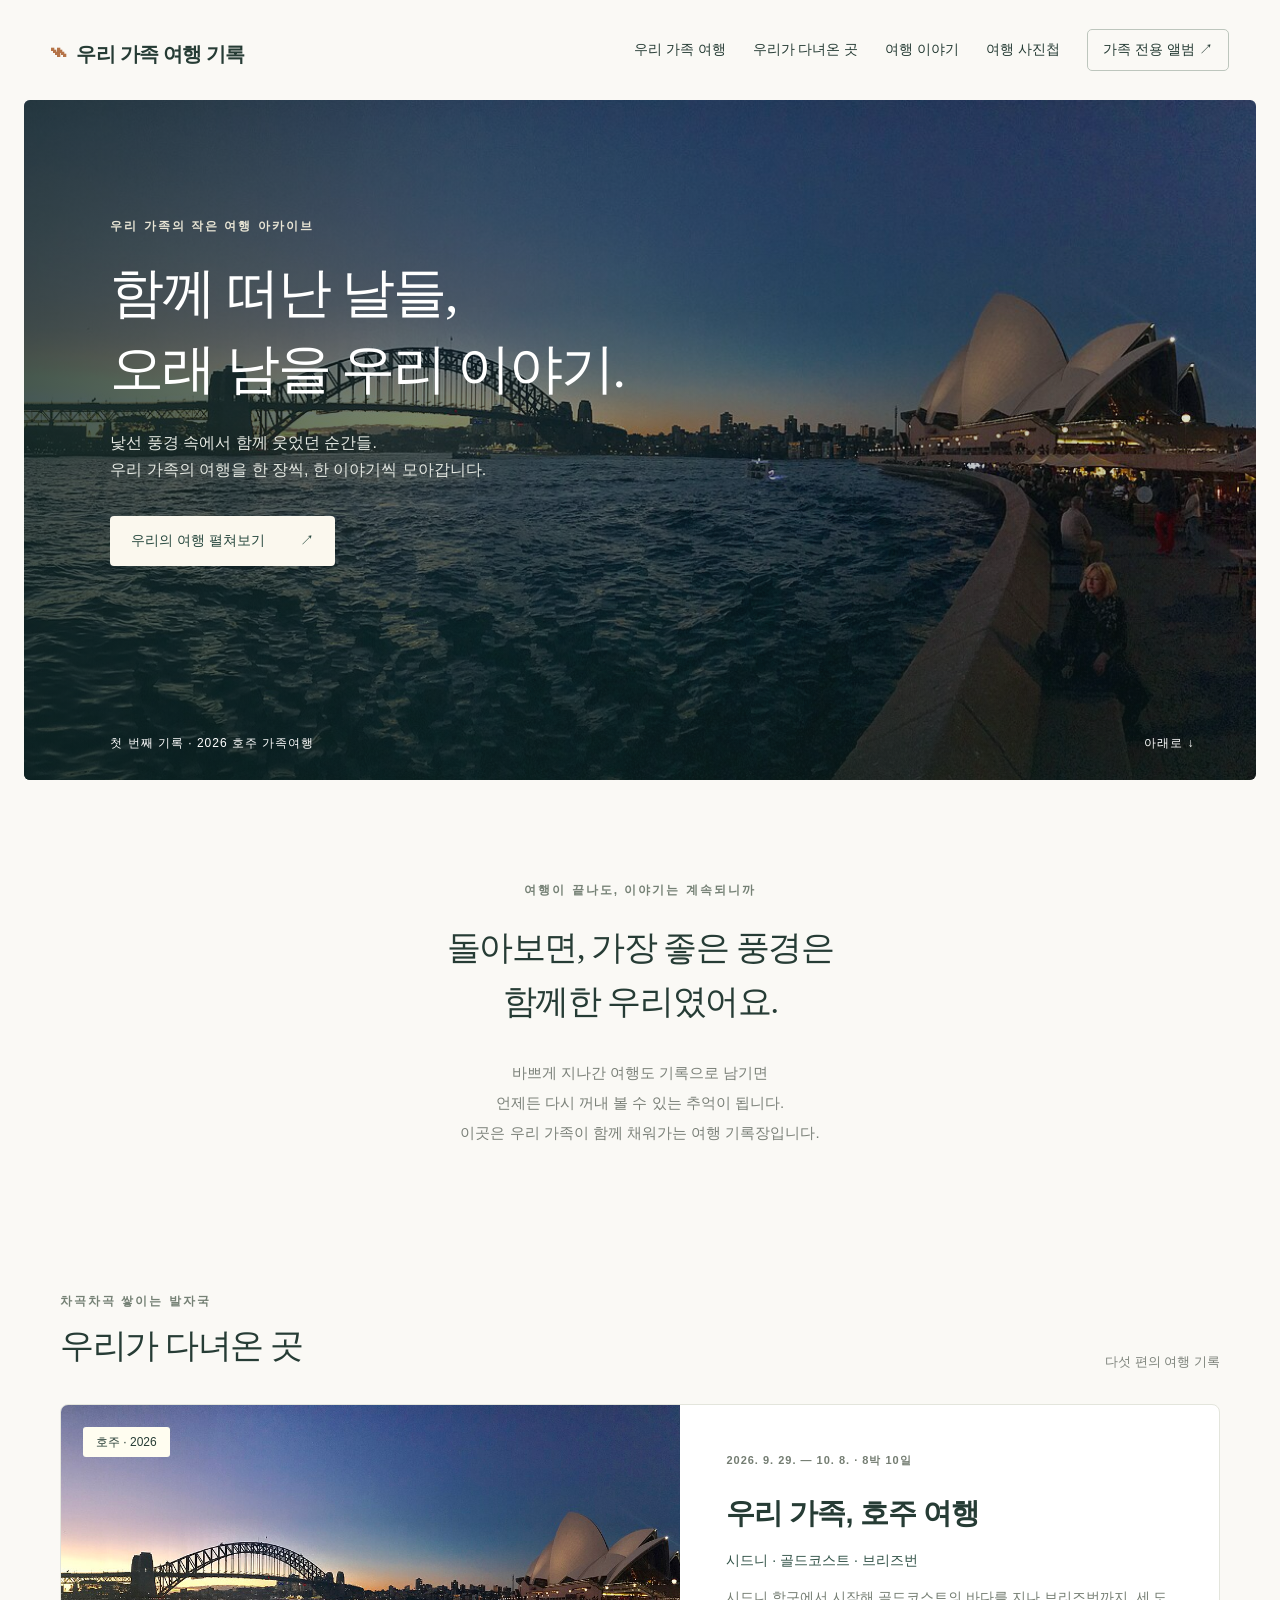
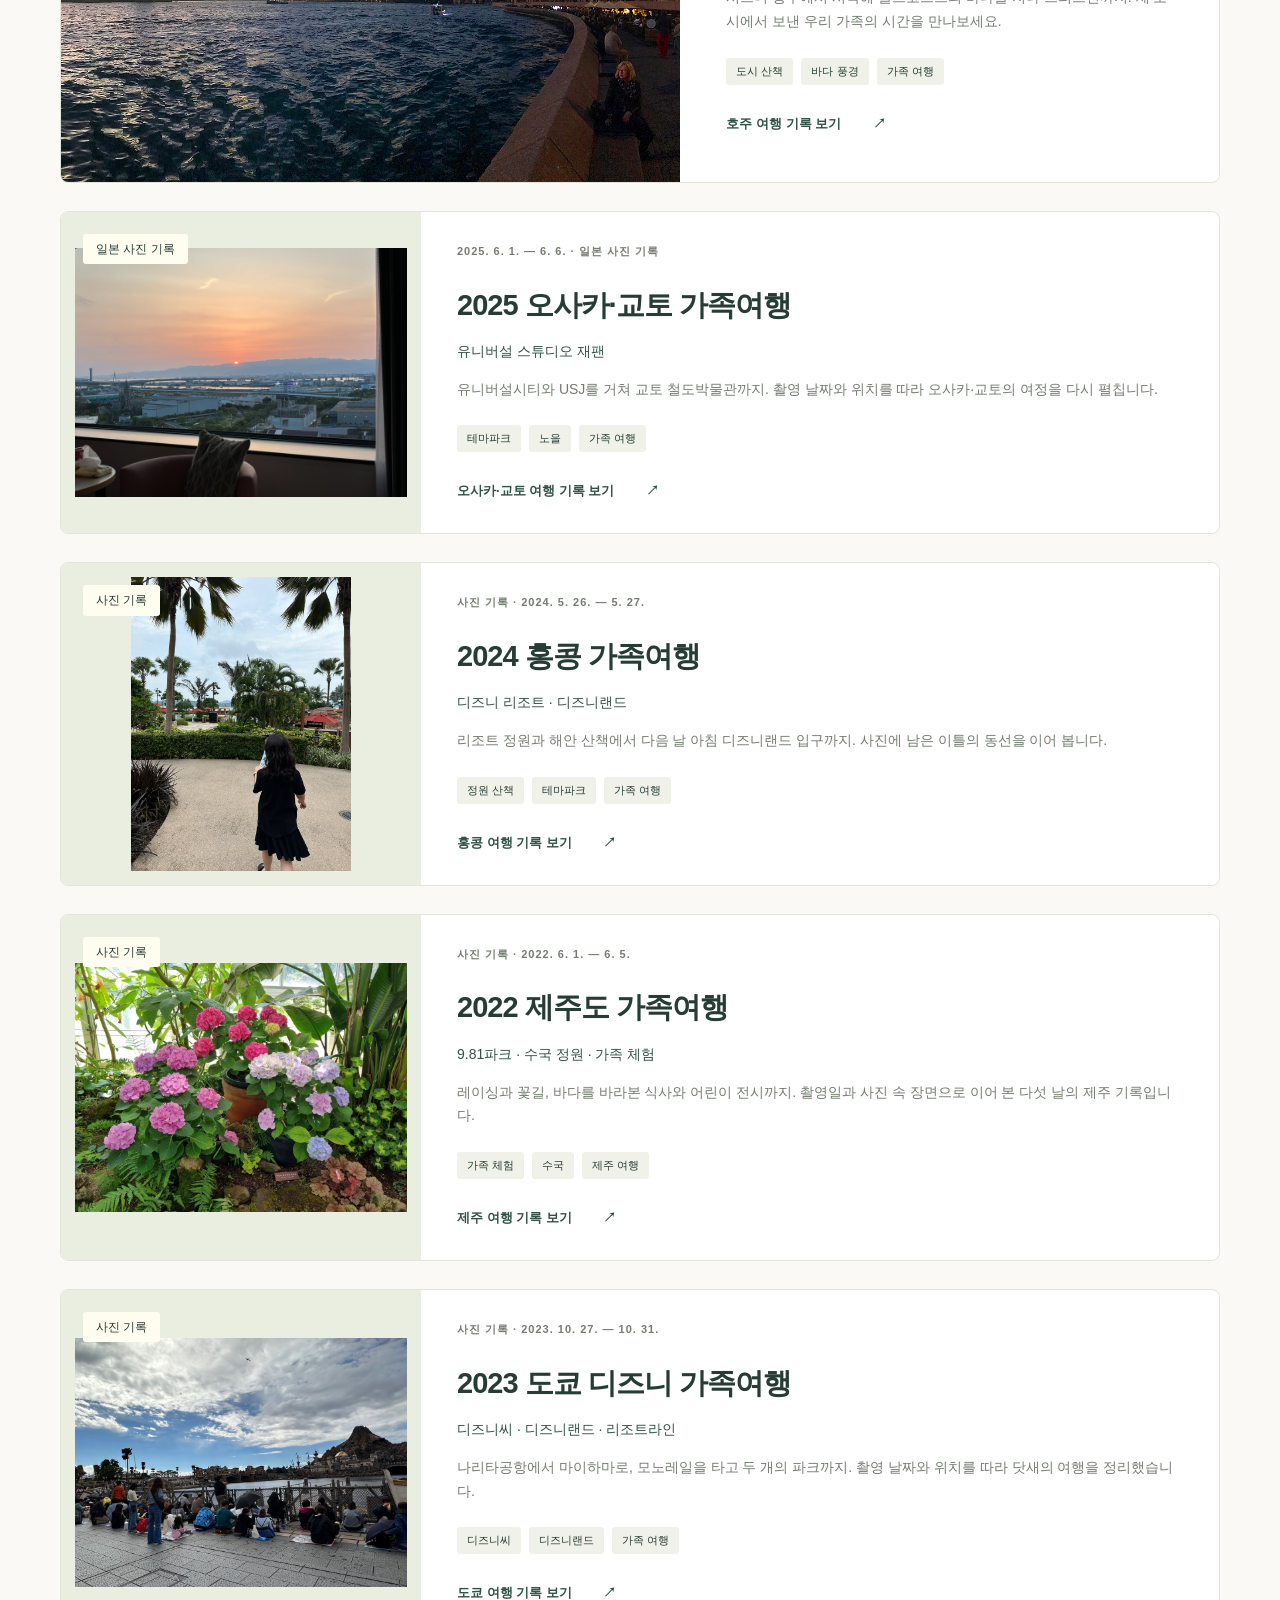
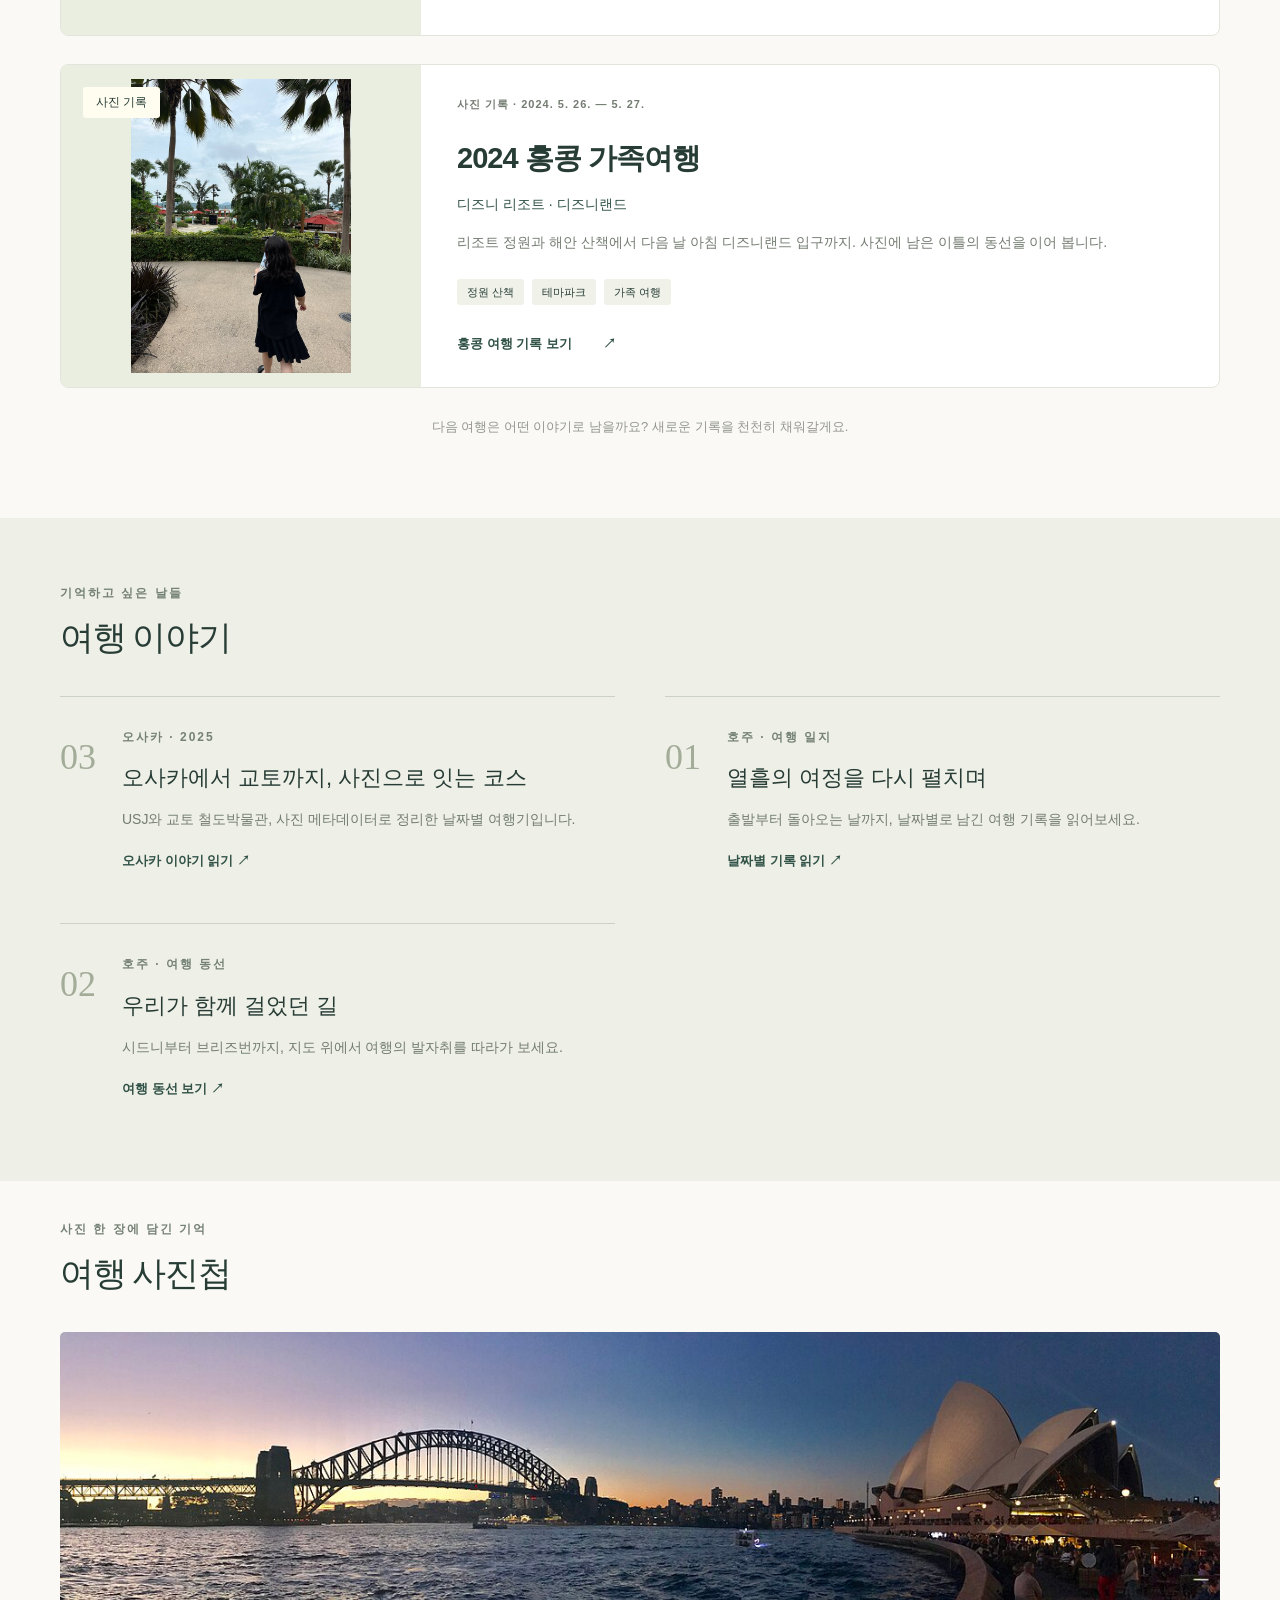
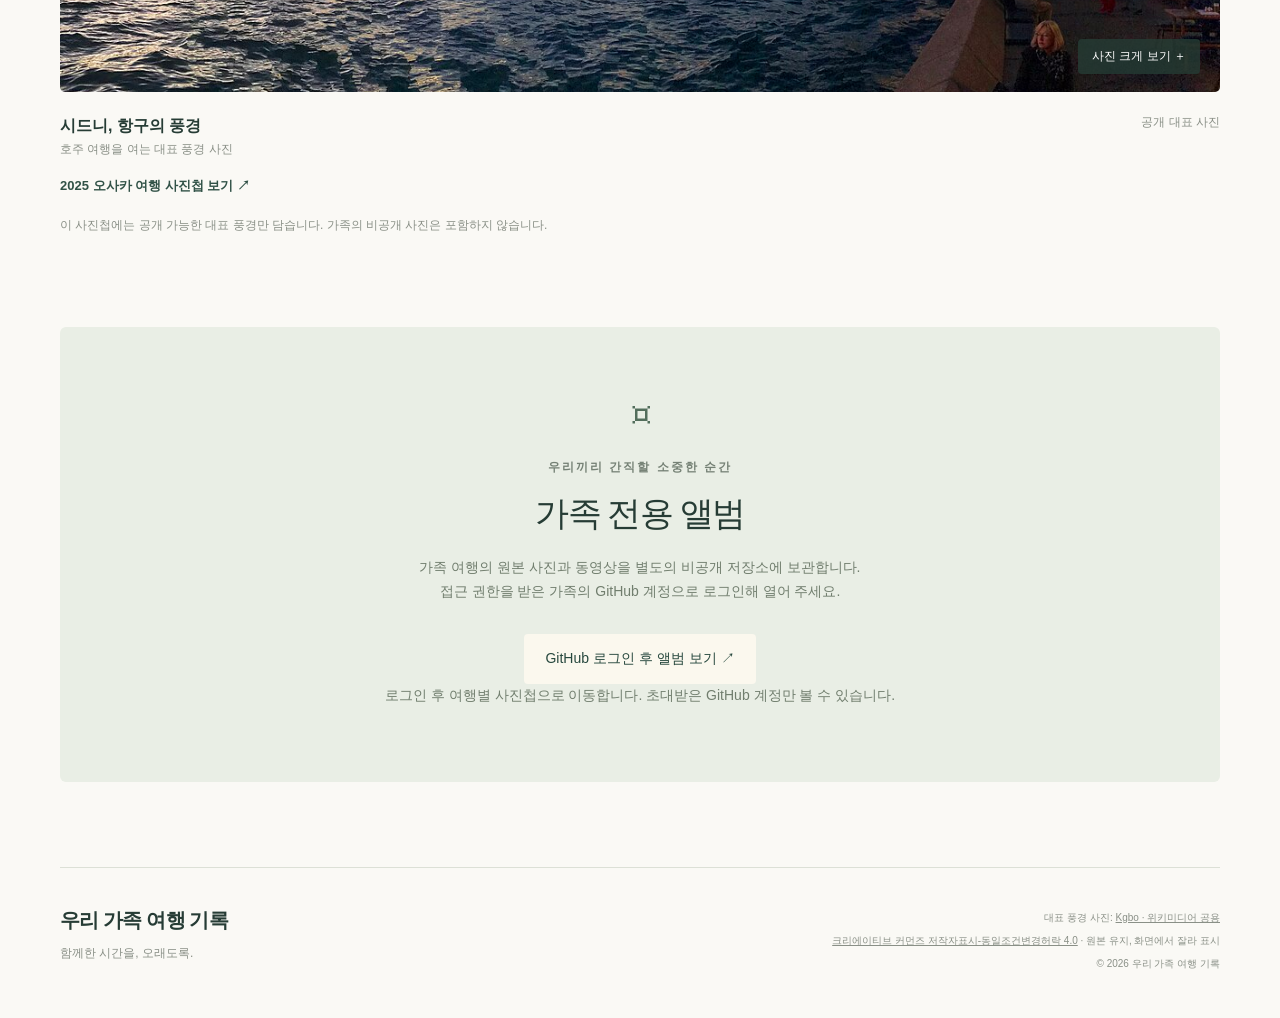
==== commit c749d2cb: "fix: refresh selected-photo styles and avoid duplicate stylesheet links" ====
--- a/index.html
+++ b/index.html
@@ -1,9 +1,9 @@
 <!doctype html>
-<html lang="ko"><head><meta charset="utf-8"><meta name="viewport" content="width=device-width,initial-scale=1"><meta name="description" content="함께 걷고, 보고, 웃었던 날들. 우리 가족의 여행과 추억을 차곡차곡 모으는 공간입니다."><meta name="theme-color" content="#234c43"><title>우리 가족 여행 기록</title><link rel="stylesheet" href="style.css"><link rel="stylesheet" href="travel.css"><link rel="stylesheet" href="travel.css"><link rel="stylesheet" href="travel.css"><link rel="stylesheet" href="travel.css"><link rel="stylesheet" href="travel.css"><script src="app.js" defer></script></head>
+<html lang="ko"><head><meta charset="utf-8"><meta name="viewport" content="width=device-width,initial-scale=1"><meta name="description" content="함께 걷고, 보고, 웃었던 날들. 우리 가족의 여행과 추억을 차곡차곡 모으는 공간입니다."><meta name="theme-color" content="#234c43"><title>우리 가족 여행 기록</title><link rel="stylesheet" href="style.css"><link rel="stylesheet" href="travel.css?v=selected-photos-1"><script src="app.js" defer></script></head>
 <body><a class="skip" href="#main">본문으로 바로가기</a><header><a class="brand" href="#home"><span class="mark" aria-hidden="true">⌁</span>우리 가족 여행 기록</a><button id="menu" aria-expanded="false" aria-controls="nav">메뉴 열기</button><nav id="nav" aria-label="주 메뉴"><a href="#home">우리 가족 여행</a><a href="#places">우리가 다녀온 곳</a><a href="#stories">여행 이야기</a><a href="#photos">여행 사진첩</a><a class="private-link" href="#family">가족 전용 앨범 <span aria-hidden="true">↗</span></a></nav></header>
 <main id="main"><section id="home" class="hero"><img src="assets/sydney-harbour.jpg" alt="시드니 항구와 오페라하우스, 하버브리지가 펼쳐진 풍경" fetchpriority="high"><div class="shade"></div><div class="hero-copy"><p class="eyebrow">우리 가족의 작은 여행 아카이브</p><h1>함께 떠난 날들,<br>오래 남을 우리 이야기.</h1><p>낯선 풍경 속에서 함께 웃었던 순간들.<br>우리 가족의 여행을 한 장씩, 한 이야기씩 모아갑니다.</p><a class="button light" href="#places">우리의 여행 펼쳐보기 <span>↗</span></a></div><div class="hero-bottom"><span>첫 번째 기록 · 2026 호주 가족여행</span><a href="#places" aria-label="여행 기록으로 내려가기">아래로 ↓</a></div></section>
 <section class="intro wrap"><p class="eyebrow">여행이 끝나도, 이야기는 계속되니까</p><h2>돌아보면, 가장 좋은 풍경은<br>함께한 우리였어요.</h2><p>바쁘게 지나간 여행도 기록으로 남기면<br>언제든 다시 꺼내 볼 수 있는 추억이 됩니다.<br>이곳은 우리 가족이 함께 채워가는 여행 기록장입니다.</p></section>
-<section id="places" class="wrap section"><div class="section-title"><div><p class="eyebrow">차곡차곡 쌓이는 발자국</p><h2>우리가 다녀온 곳</h2></div><span class="count">다섯 편의 여행 기록</span></div><article class="trip"><a class="trip-image" href="australia-2026.html"><img src="assets/sydney-harbour.jpg" alt="2026 호주 가족여행 기록 열기" loading="lazy"><span class="badge">호주 · 2026</span></a><div class="trip-copy"><p class="eyebrow">2026. 9. 29. — 10. 8. · 8박 10일</p><h3>우리 가족, 호주 여행</h3><p class="cities">시드니 · 골드코스트 · 브리즈번</p><p>시드니 항구에서 시작해 골드코스트의 바다를 지나 브리즈번까지. 세 도시에서 보낸 우리 가족의 시간을 만나보세요.</p><div class="tags"><span>도시 산책</span><span>바다 풍경</span><span>가족 여행</span></div><a class="text-link" href="australia-2026.html">호주 여행 기록 보기 <span>↗</span></a></div></article><article class="trip osaka-card selected-trip-card"><a class="trip-image" href="osaka-2025.html"><img src="assets/osaka-2025/sunset.jpg" alt="오사카 공원 너머로 지는 해" loading="lazy"><span class="badge">일본 사진 기록</span></a><div class="trip-copy"><p class="eyebrow">2025. 6. 1. — 6. 6. · 일본 사진 기록</p><h3>2025 오사카·교토 가족여행</h3><p class="cities">유니버설 스튜디오 재팬</p><p>유니버설시티와 USJ를 거쳐 교토 철도박물관까지. 촬영 날짜와 위치를 따라 오사카·교토의 여정을 다시 펼칩니다.</p><div class="tags"><span>테마파크</span><span>노을</span><span>가족 여행</span></div><a class="text-link" href="osaka-2025.html">오사카·교토 여행 기록 보기 <span>↗</span></a></div></article><article class="trip osaka-card selected-trip-card"><a class="trip-image" href="hong-kong-2024.html"><img src="assets/selected/hong-kong-2024/scene-01.jpg" alt="홍콩 리조트의 정원 산책길" loading="lazy"><span class="badge">사진 기록</span></a><div class="trip-copy"><p class="eyebrow">사진 기록 · 2024. 5. 26. — 5. 27.</p><h3>2024 홍콩 가족여행</h3><p class="cities">디즈니 리조트 · 디즈니랜드</p><p>리조트 정원과 해안 산책에서 다음 날 아침 디즈니랜드 입구까지. 사진에 남은 이틀의 동선을 이어 봅니다.</p><div class="tags"><span>정원 산책</span><span>테마파크</span><span>가족 여행</span></div><a class="text-link" href="hong-kong-2024.html">홍콩 여행 기록 보기 <span>↗</span></a></div></article><article class="trip osaka-card selected-trip-card"><a class="trip-image" href="jeju-2022.html"><img src="assets/selected/jeju-2022/cover.jpg" alt="제주의 수국과 초록 정원" loading="lazy"><span class="badge">사진 기록</span></a><div class="trip-copy"><p class="eyebrow">사진 기록 · 2022. 6. 1. — 6. 5.</p><h3>2022 제주도 가족여행</h3><p class="cities">9.81파크 · 수국 정원 · 가족 체험</p><p>레이싱과 꽃길, 바다를 바라본 식사와 어린이 전시까지. 촬영일과 사진 속 장면으로 이어 본 다섯 날의 제주 기록입니다.</p><div class="tags"><span>가족 체험</span><span>수국</span><span>제주 여행</span></div><a class="text-link" href="jeju-2022.html">제주 여행 기록 보기 <span>↗</span></a></div></article><article class="trip osaka-card selected-trip-card"><a class="trip-image" href="tokyo-2023.html"><img src="assets/selected/tokyo-2023/scene-01.jpg" alt="도쿄 디즈니씨의 항구 풍경" loading="lazy"><span class="badge">사진 기록</span></a><div class="trip-copy"><p class="eyebrow">사진 기록 · 2023. 10. 27. — 10. 31.</p><h3>2023 도쿄 디즈니 가족여행</h3><p class="cities">디즈니씨 · 디즈니랜드 · 리조트라인</p><p>나리타공항에서 마이하마로, 모노레일을 타고 두 개의 파크까지. 촬영 날짜와 위치를 따라 닷새의 여행을 정리했습니다.</p><div class="tags"><span>디즈니씨</span><span>디즈니랜드</span><span>가족 여행</span></div><a class="text-link" href="tokyo-2023.html">도쿄 여행 기록 보기 <span>↗</span></a></div></article><p class="next">다음 여행은 어떤 이야기로 남을까요? 새로운 기록을 천천히 채워갈게요.</p></section>
+<section id="places" class="wrap section"><div class="section-title"><div><p class="eyebrow">차곡차곡 쌓이는 발자국</p><h2>우리가 다녀온 곳</h2></div><span class="count">다섯 편의 여행 기록</span></div><article class="trip"><a class="trip-image" href="australia-2026.html"><img src="assets/sydney-harbour.jpg" alt="2026 호주 가족여행 기록 열기" loading="lazy"><span class="badge">호주 · 2026</span></a><div class="trip-copy"><p class="eyebrow">2026. 9. 29. — 10. 8. · 8박 10일</p><h3>우리 가족, 호주 여행</h3><p class="cities">시드니 · 골드코스트 · 브리즈번</p><p>시드니 항구에서 시작해 골드코스트의 바다를 지나 브리즈번까지. 세 도시에서 보낸 우리 가족의 시간을 만나보세요.</p><div class="tags"><span>도시 산책</span><span>바다 풍경</span><span>가족 여행</span></div><a class="text-link" href="australia-2026.html">호주 여행 기록 보기 <span>↗</span></a></div></article><article class="trip osaka-card selected-trip-card"><a class="trip-image" href="osaka-2025.html"><img src="assets/osaka-2025/sunset.jpg" alt="오사카 공원 너머로 지는 해" loading="lazy"><span class="badge">일본 사진 기록</span></a><div class="trip-copy"><p class="eyebrow">2025. 6. 1. — 6. 6. · 일본 사진 기록</p><h3>2025 오사카·교토 가족여행</h3><p class="cities">유니버설 스튜디오 재팬</p><p>유니버설시티와 USJ를 거쳐 교토 철도박물관까지. 촬영 날짜와 위치를 따라 오사카·교토의 여정을 다시 펼칩니다.</p><div class="tags"><span>테마파크</span><span>노을</span><span>가족 여행</span></div><a class="text-link" href="osaka-2025.html">오사카·교토 여행 기록 보기 <span>↗</span></a></div></article><article class="trip osaka-card selected-trip-card"><a class="trip-image" href="hong-kong-2024.html"><img src="assets/selected/hong-kong-2024/scene-01.jpg" alt="홍콩 리조트의 정원 산책길" loading="lazy"><span class="badge">사진 기록</span></a><div class="trip-copy"><p class="eyebrow">사진 기록 · 2024. 5. 26. — 5. 27.</p><h3>2024 홍콩 가족여행</h3><p class="cities">디즈니 리조트 · 디즈니랜드</p><p>리조트 정원과 해안 산책에서 다음 날 아침 디즈니랜드 입구까지. 사진에 남은 이틀의 동선을 이어 봅니다.</p><div class="tags"><span>정원 산책</span><span>테마파크</span><span>가족 여행</span></div><a class="text-link" href="hong-kong-2024.html">홍콩 여행 기록 보기 <span>↗</span></a></div></article><article class="trip osaka-card selected-trip-card"><a class="trip-image" href="jeju-2022.html"><img src="assets/selected/jeju-2022/cover.jpg" alt="제주의 수국과 초록 정원" loading="lazy"><span class="badge">사진 기록</span></a><div class="trip-copy"><p class="eyebrow">사진 기록 · 2022. 6. 1. — 6. 5.</p><h3>2022 제주도 가족여행</h3><p class="cities">9.81파크 · 수국 정원 · 가족 체험</p><p>레이싱과 꽃길, 바다를 바라본 식사와 어린이 전시까지. 촬영일과 사진 속 장면으로 이어 본 다섯 날의 제주 기록입니다.</p><div class="tags"><span>가족 체험</span><span>수국</span><span>제주 여행</span></div><a class="text-link" href="jeju-2022.html">제주 여행 기록 보기 <span>↗</span></a></div></article><article class="trip osaka-card selected-trip-card"><a class="trip-image" href="tokyo-2023.html"><img src="assets/selected/tokyo-2023/scene-01.jpg" alt="도쿄 디즈니씨의 항구 풍경" loading="lazy"><span class="badge">사진 기록</span></a><div class="trip-copy"><p class="eyebrow">사진 기록 · 2023. 10. 27. — 10. 31.</p><h3>2023 도쿄 디즈니 가족여행</h3><p class="cities">디즈니씨 · 디즈니랜드 · 리조트라인</p><p>나리타공항에서 마이하마로, 모노레일을 타고 두 개의 파크까지. 촬영 날짜와 위치를 따라 닷새의 여행을 정리했습니다.</p><div class="tags"><span>디즈니씨</span><span>디즈니랜드</span><span>가족 여행</span></div><a class="text-link" href="tokyo-2023.html">도쿄 여행 기록 보기 <span>↗</span></a></div></article><article class="trip osaka-card selected-trip-card"><a class="trip-image" href="hong-kong-2024.html"><img src="assets/selected/hong-kong-2024/scene-01.jpg" alt="홍콩 리조트의 정원 산책길" loading="lazy"><span class="badge">사진 기록</span></a><div class="trip-copy"><p class="eyebrow">사진 기록 · 2024. 5. 26. — 5. 27.</p><h3>2024 홍콩 가족여행</h3><p class="cities">디즈니 리조트 · 디즈니랜드</p><p>리조트 정원과 해안 산책에서 다음 날 아침 디즈니랜드 입구까지. 사진에 남은 이틀의 동선을 이어 봅니다.</p><div class="tags"><span>정원 산책</span><span>테마파크</span><span>가족 여행</span></div><a class="text-link" href="hong-kong-2024.html">홍콩 여행 기록 보기 <span>↗</span></a></div></article><p class="next">다음 여행은 어떤 이야기로 남을까요? 새로운 기록을 천천히 채워갈게요.</p></section>
 <section id="stories" class="story-section"><div class="wrap section"><div class="section-title"><div><p class="eyebrow">기억하고 싶은 날들</p><h2>여행 이야기</h2></div></div><div class="story-grid"><a href="osaka-2025.html" class="story"><span class="story-number">03</span><div><p class="eyebrow">오사카 · 2025</p><h3>오사카에서 교토까지, 사진으로 잇는 코스</h3><p>USJ와 교토 철도박물관, 사진 메타데이터로 정리한 날짜별 여행기입니다.</p><span class="text-link">오사카 이야기 읽기 ↗</span></div></a><a href="australia-2026.html#days" class="story"><span class="story-number">01</span><div><p class="eyebrow">호주 · 여행 일지</p><h3>열흘의 여정을 다시 펼치며</h3><p>출발부터 돌아오는 날까지, 날짜별로 남긴 여행 기록을 읽어보세요.</p><span class="text-link">날짜별 기록 읽기 ↗</span></div></a><a href="australia-2026.html#route" class="story"><span class="story-number">02</span><div><p class="eyebrow">호주 · 여행 동선</p><h3>우리가 함께 걸었던 길</h3><p>시드니부터 브리즈번까지, 지도 위에서 여행의 발자취를 따라가 보세요.</p><span class="text-link">여행 동선 보기 ↗</span></div></a></div></div></section>
 <section id="photos" class="wrap section"><div class="section-title"><div><p class="eyebrow">사진 한 장에 담긴 기억</p><h2>여행 사진첩</h2></div></div><figure class="photo"><button id="open-photo" aria-label="시드니 항구 대표 풍경 사진 크게 보기"><img src="assets/sydney-harbour.jpg" alt="푸른 바다를 배경으로 바라본 시드니 항구 전경" loading="lazy"><span>사진 크게 보기 ＋</span></button><figcaption><div><strong>시드니, 항구의 풍경</strong><p>호주 여행을 여는 대표 풍경 사진</p></div><span>공개 대표 사진</span></figcaption></figure><p><a class="text-link" href="osaka-2025.html#osaka-photos">2025 오사카 여행 사진첩 보기 ↗</a></p><p class="note">이 사진첩에는 공개 가능한 대표 풍경만 담습니다. 가족의 비공개 사진은 포함하지 않습니다.</p></section>
 <section id="family" class="family wrap"><div class="lock" aria-hidden="true">⌑</div><p class="eyebrow">우리끼리 간직할 소중한 순간</p><h2>가족 전용 앨범</h2><p>가족 여행의 원본 사진과 동영상을 별도의 비공개 저장소에 보관합니다.<br>접근 권한을 받은 가족의 GitHub 계정으로 로그인해 열어 주세요.</p><a class="button light" href="https://github.com/login?return_to=%2Fksangki%2Ffamily-travel-private%2Fblob%2Fmain%2Falbums%2FREADME.md" rel="noopener noreferrer" target="_blank">GitHub 로그인 후 앨범 보기 ↗</a><p class="note">로그인 후 여행별 사진첩으로 이동합니다. 초대받은 GitHub 계정만 볼 수 있습니다.</p></section>
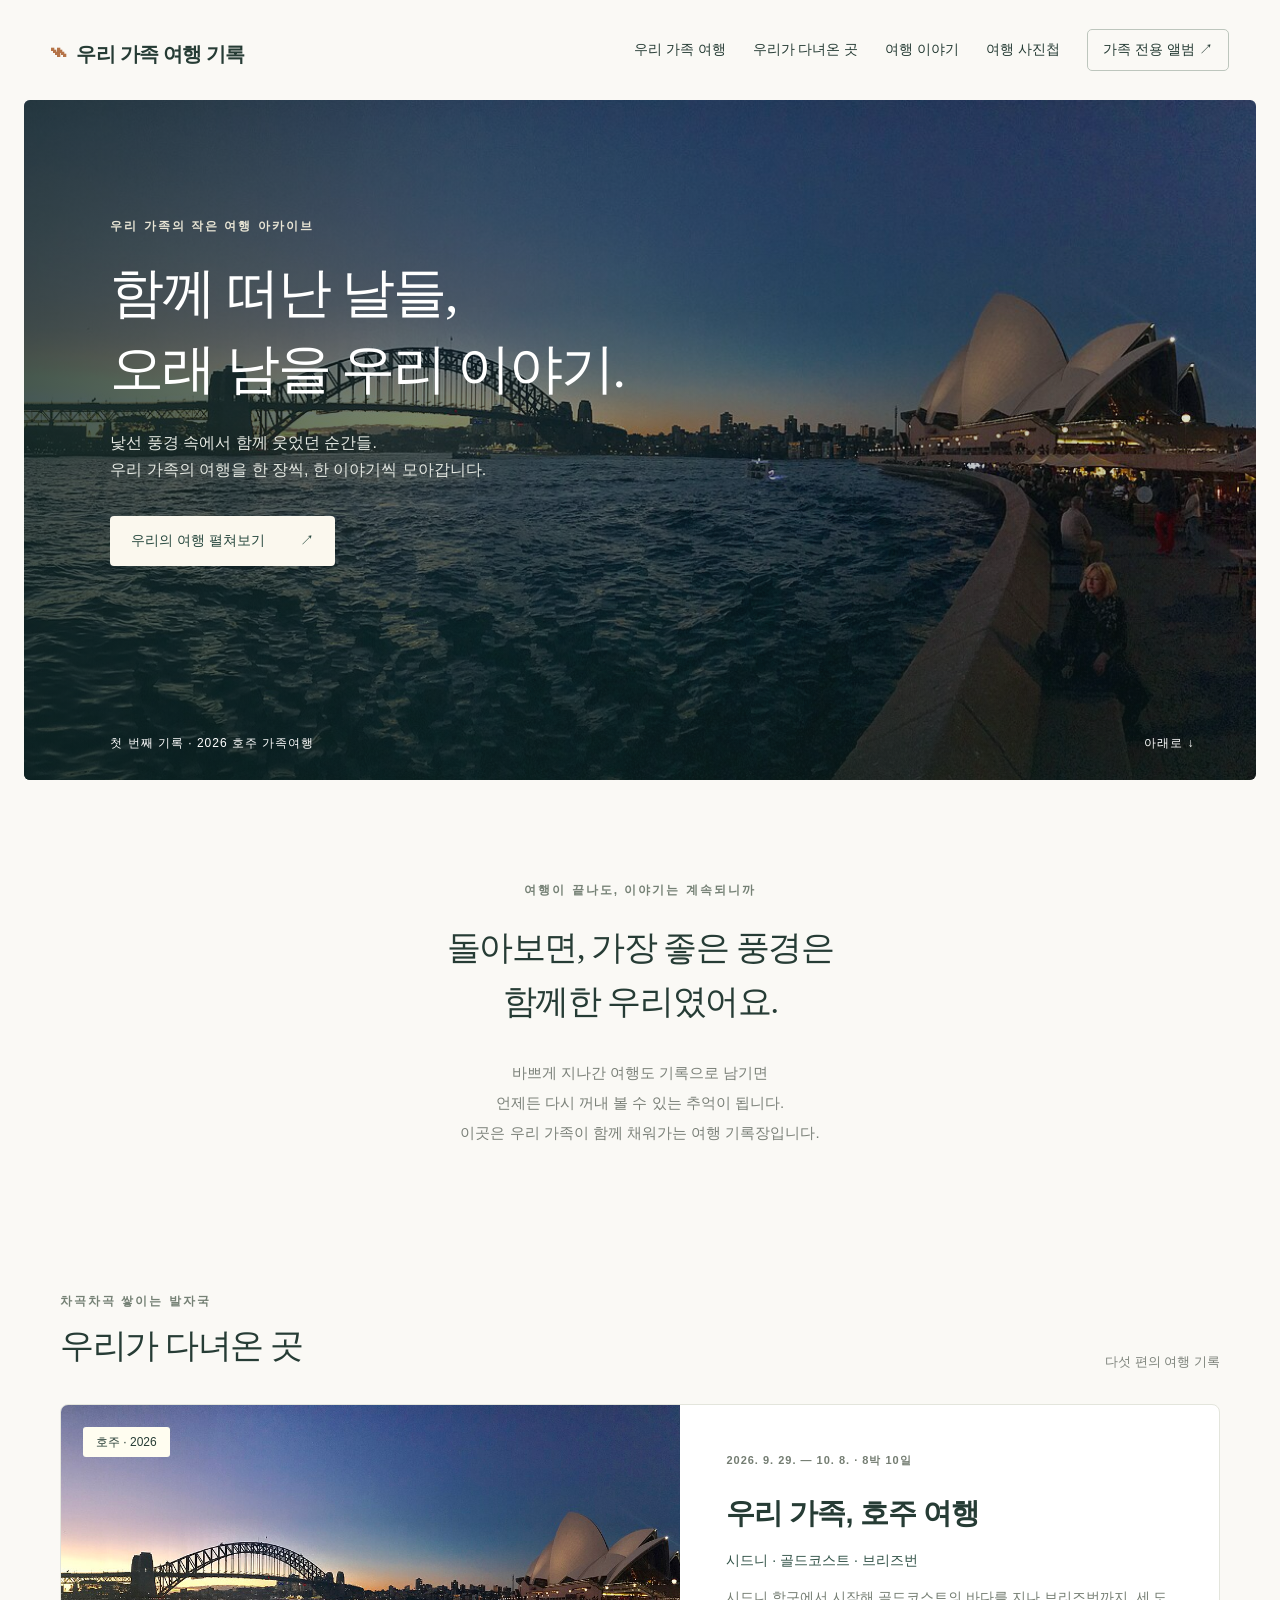
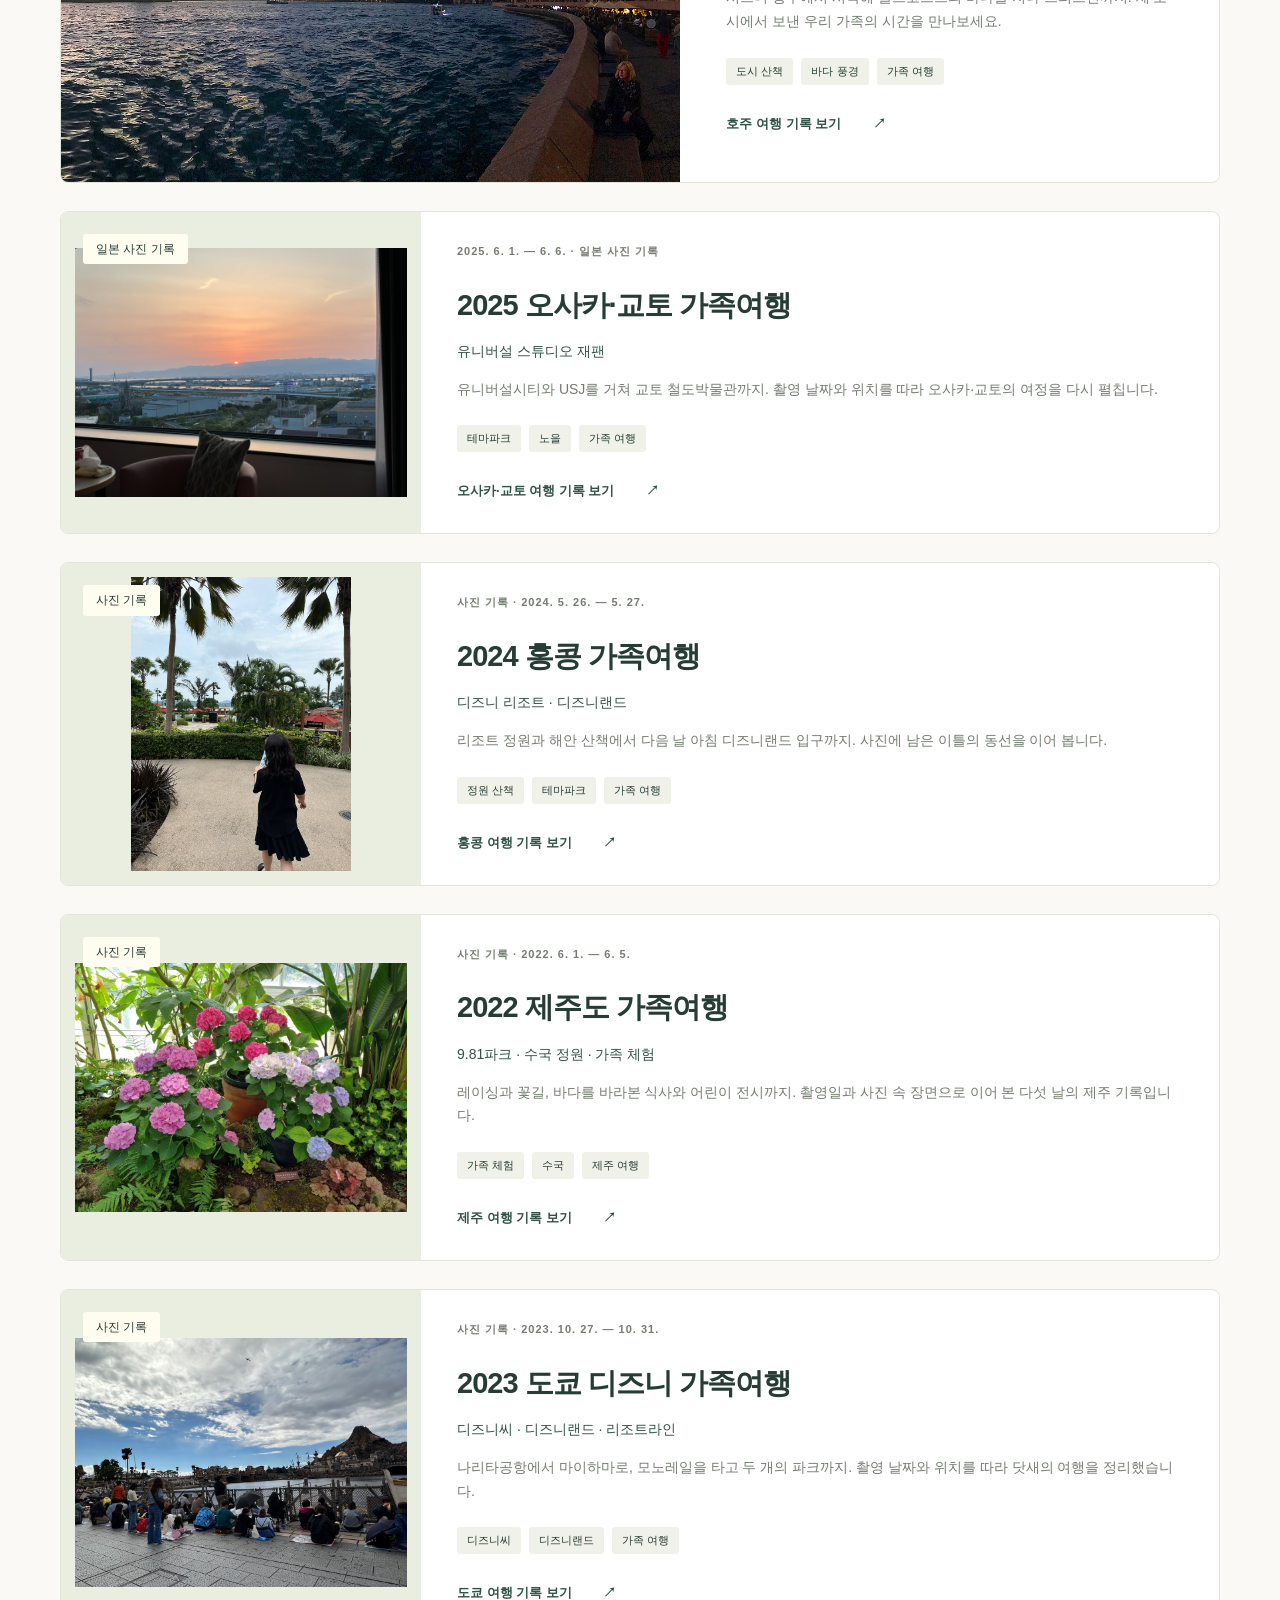
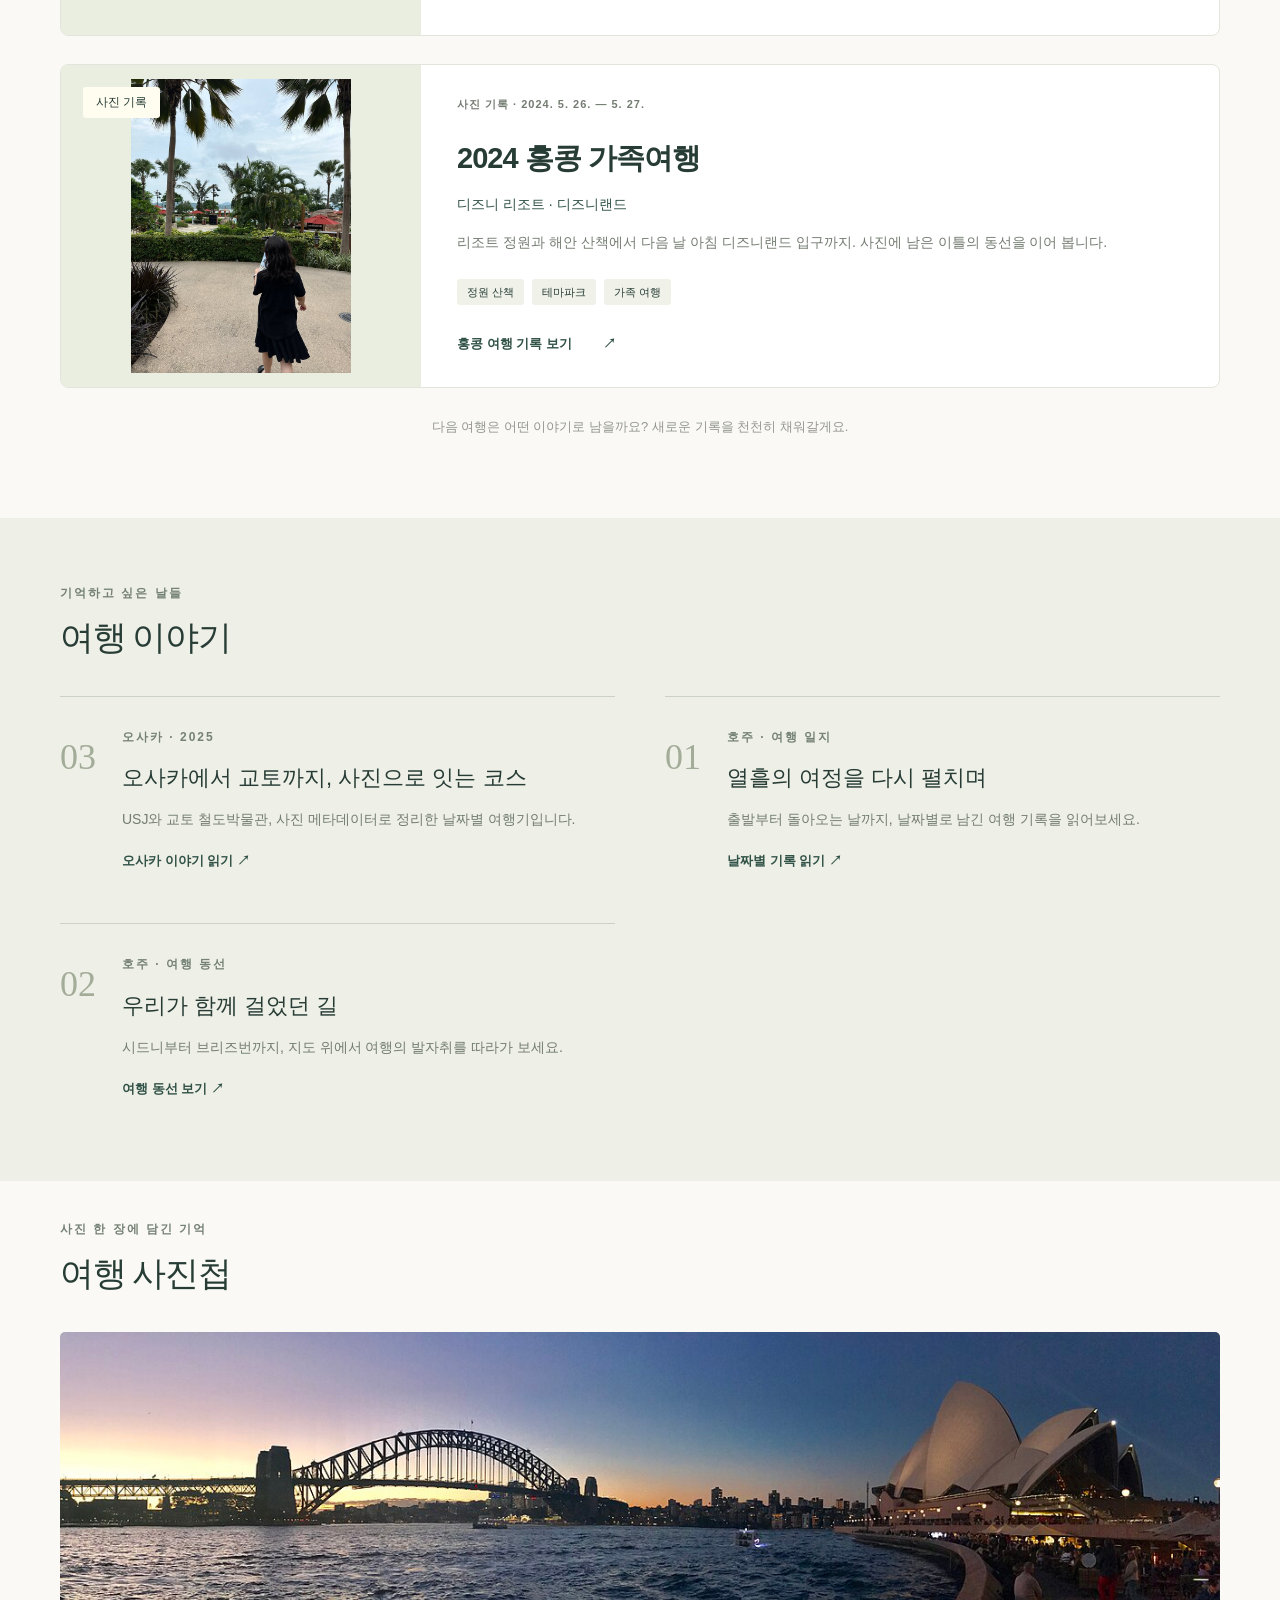
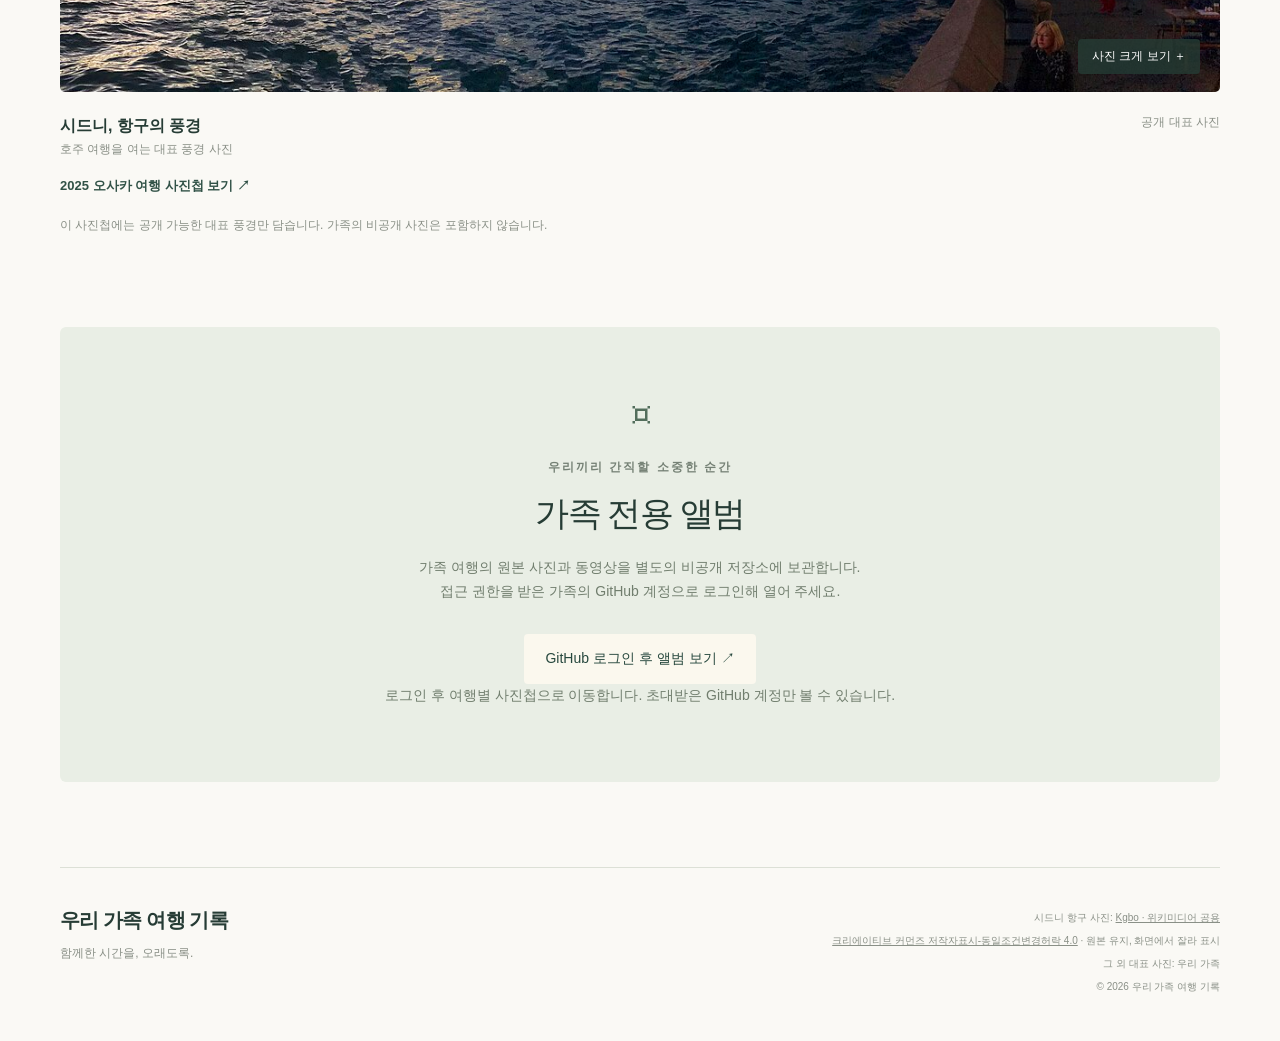
==== commit cb57cc7f: "docs: distinguish family photo credits from Sydney panorama license" ====
--- a/index.html
+++ b/index.html
@@ -7,4 +7,4 @@
 <section id="stories" class="story-section"><div class="wrap section"><div class="section-title"><div><p class="eyebrow">기억하고 싶은 날들</p><h2>여행 이야기</h2></div></div><div class="story-grid"><a href="osaka-2025.html" class="story"><span class="story-number">03</span><div><p class="eyebrow">오사카 · 2025</p><h3>오사카에서 교토까지, 사진으로 잇는 코스</h3><p>USJ와 교토 철도박물관, 사진 메타데이터로 정리한 날짜별 여행기입니다.</p><span class="text-link">오사카 이야기 읽기 ↗</span></div></a><a href="australia-2026.html#days" class="story"><span class="story-number">01</span><div><p class="eyebrow">호주 · 여행 일지</p><h3>열흘의 여정을 다시 펼치며</h3><p>출발부터 돌아오는 날까지, 날짜별로 남긴 여행 기록을 읽어보세요.</p><span class="text-link">날짜별 기록 읽기 ↗</span></div></a><a href="australia-2026.html#route" class="story"><span class="story-number">02</span><div><p class="eyebrow">호주 · 여행 동선</p><h3>우리가 함께 걸었던 길</h3><p>시드니부터 브리즈번까지, 지도 위에서 여행의 발자취를 따라가 보세요.</p><span class="text-link">여행 동선 보기 ↗</span></div></a></div></div></section>
 <section id="photos" class="wrap section"><div class="section-title"><div><p class="eyebrow">사진 한 장에 담긴 기억</p><h2>여행 사진첩</h2></div></div><figure class="photo"><button id="open-photo" aria-label="시드니 항구 대표 풍경 사진 크게 보기"><img src="assets/sydney-harbour.jpg" alt="푸른 바다를 배경으로 바라본 시드니 항구 전경" loading="lazy"><span>사진 크게 보기 ＋</span></button><figcaption><div><strong>시드니, 항구의 풍경</strong><p>호주 여행을 여는 대표 풍경 사진</p></div><span>공개 대표 사진</span></figcaption></figure><p><a class="text-link" href="osaka-2025.html#osaka-photos">2025 오사카 여행 사진첩 보기 ↗</a></p><p class="note">이 사진첩에는 공개 가능한 대표 풍경만 담습니다. 가족의 비공개 사진은 포함하지 않습니다.</p></section>
 <section id="family" class="family wrap"><div class="lock" aria-hidden="true">⌑</div><p class="eyebrow">우리끼리 간직할 소중한 순간</p><h2>가족 전용 앨범</h2><p>가족 여행의 원본 사진과 동영상을 별도의 비공개 저장소에 보관합니다.<br>접근 권한을 받은 가족의 GitHub 계정으로 로그인해 열어 주세요.</p><a class="button light" href="https://github.com/login?return_to=%2Fksangki%2Ffamily-travel-private%2Fblob%2Fmain%2Falbums%2FREADME.md" rel="noopener noreferrer" target="_blank">GitHub 로그인 후 앨범 보기 ↗</a><p class="note">로그인 후 여행별 사진첩으로 이동합니다. 초대받은 GitHub 계정만 볼 수 있습니다.</p></section>
-</main><footer class="wrap"><div><a class="brand" href="#home">우리 가족 여행 기록</a><p>함께한 시간을, 오래도록.</p></div><div class="credits"><p>대표 풍경 사진: <a href="https://commons.wikimedia.org/wiki/File:Sydney_Harbour_Bridge_and_Sydney_Opera_House_panorama.jpg">Kgbo · 위키미디어 공용</a></p><p><a href="https://creativecommons.org/licenses/by-sa/4.0/deed.ko">크리에이티브 커먼즈 저작자표시-동일조건변경허락 4.0</a> · 원본 유지, 화면에서 잘라 표시</p><p>© 2026 우리 가족 여행 기록</p></div></footer><dialog id="viewer" aria-labelledby="caption"><button id="close-photo" class="close">닫기 ×</button><img src="assets/sydney-harbour.jpg" alt="시드니 항구 풍경 확대 사진"><p id="caption">시드니 항구 · 공개 대표 풍경 사진</p></dialog></body></html>+</main><footer class="wrap"><div><a class="brand" href="#home">우리 가족 여행 기록</a><p>함께한 시간을, 오래도록.</p></div><div class="credits"><p>시드니 항구 사진: <a href="https://commons.wikimedia.org/wiki/File:Sydney_Harbour_Bridge_and_Sydney_Opera_House_panorama.jpg">Kgbo · 위키미디어 공용</a></p><p><a href="https://creativecommons.org/licenses/by-sa/4.0/deed.ko">크리에이티브 커먼즈 저작자표시-동일조건변경허락 4.0</a> · 원본 유지, 화면에서 잘라 표시</p><p>그 외 대표 사진: 우리 가족</p><p>© 2026 우리 가족 여행 기록</p></div></footer><dialog id="viewer" aria-labelledby="caption"><button id="close-photo" class="close">닫기 ×</button><img src="assets/sydney-harbour.jpg" alt="시드니 항구 풍경 확대 사진"><p id="caption">시드니 항구 · 공개 대표 풍경 사진</p></dialog></body></html>
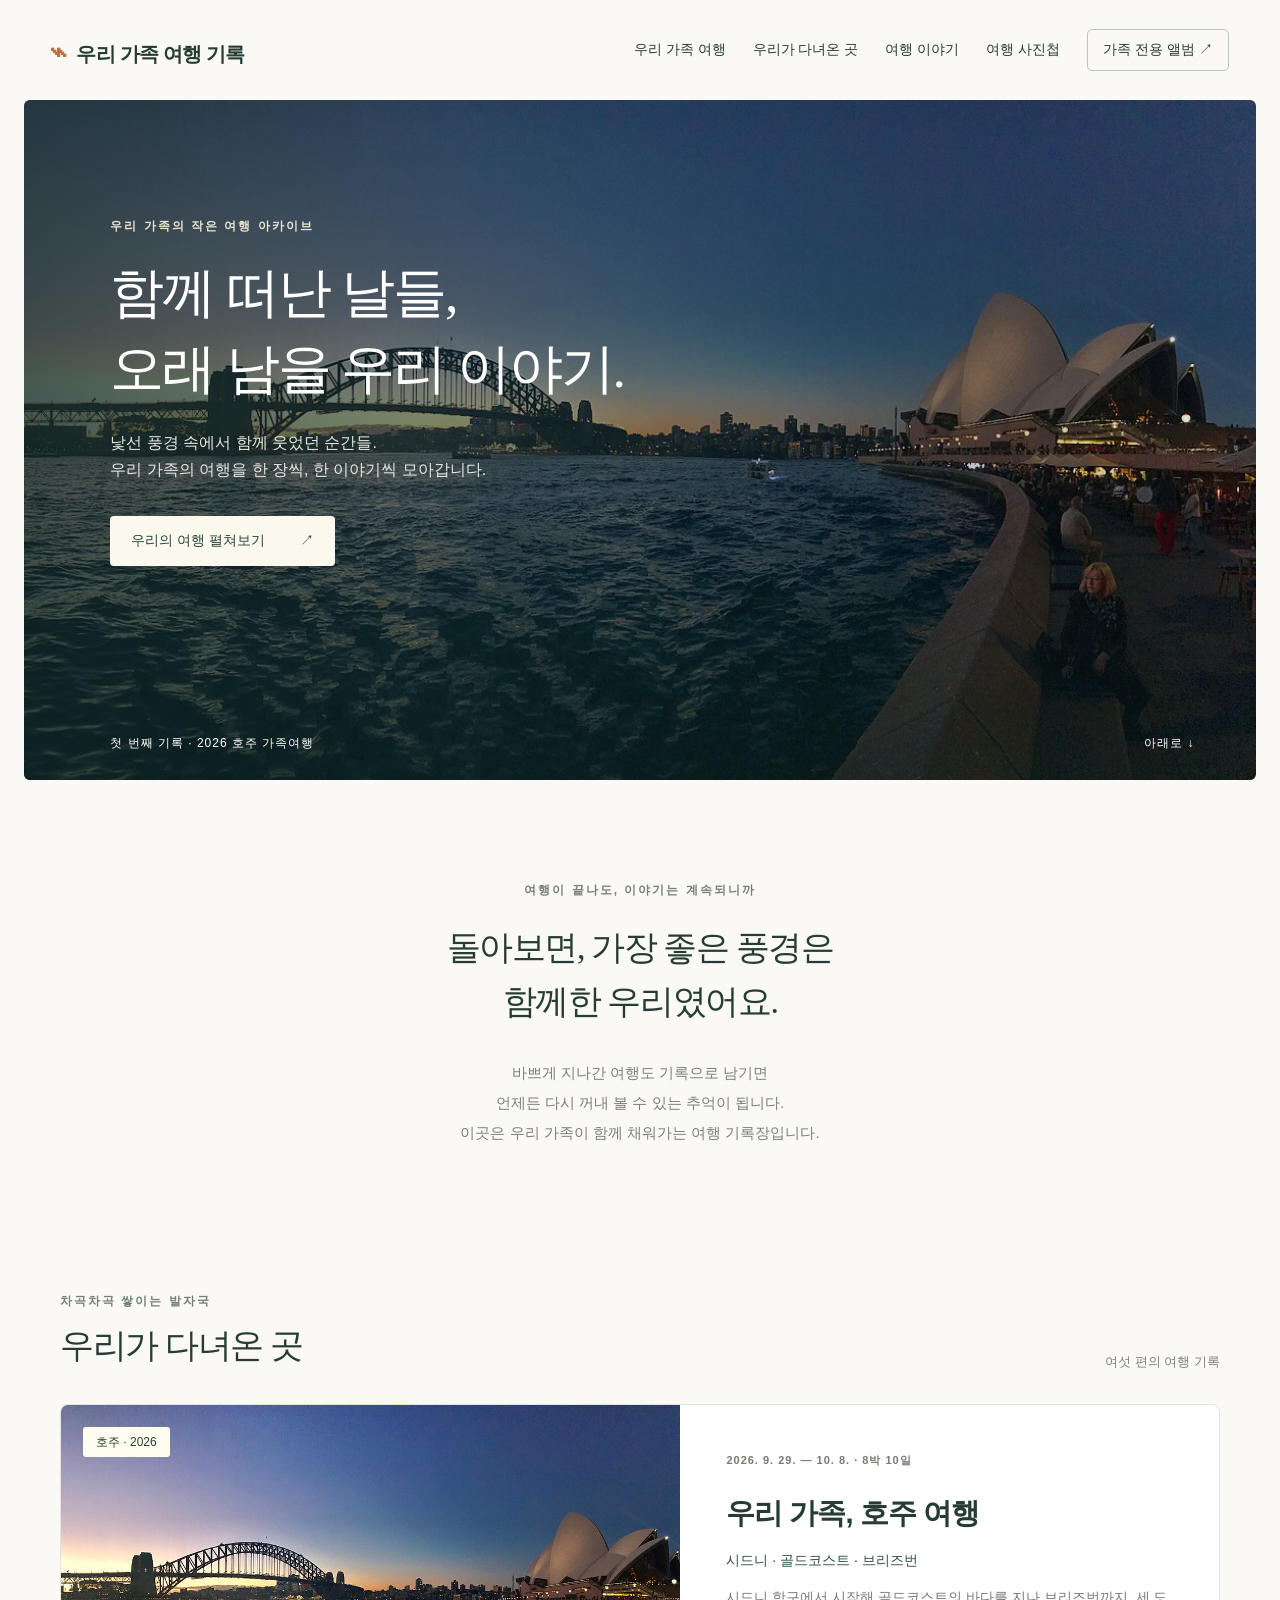
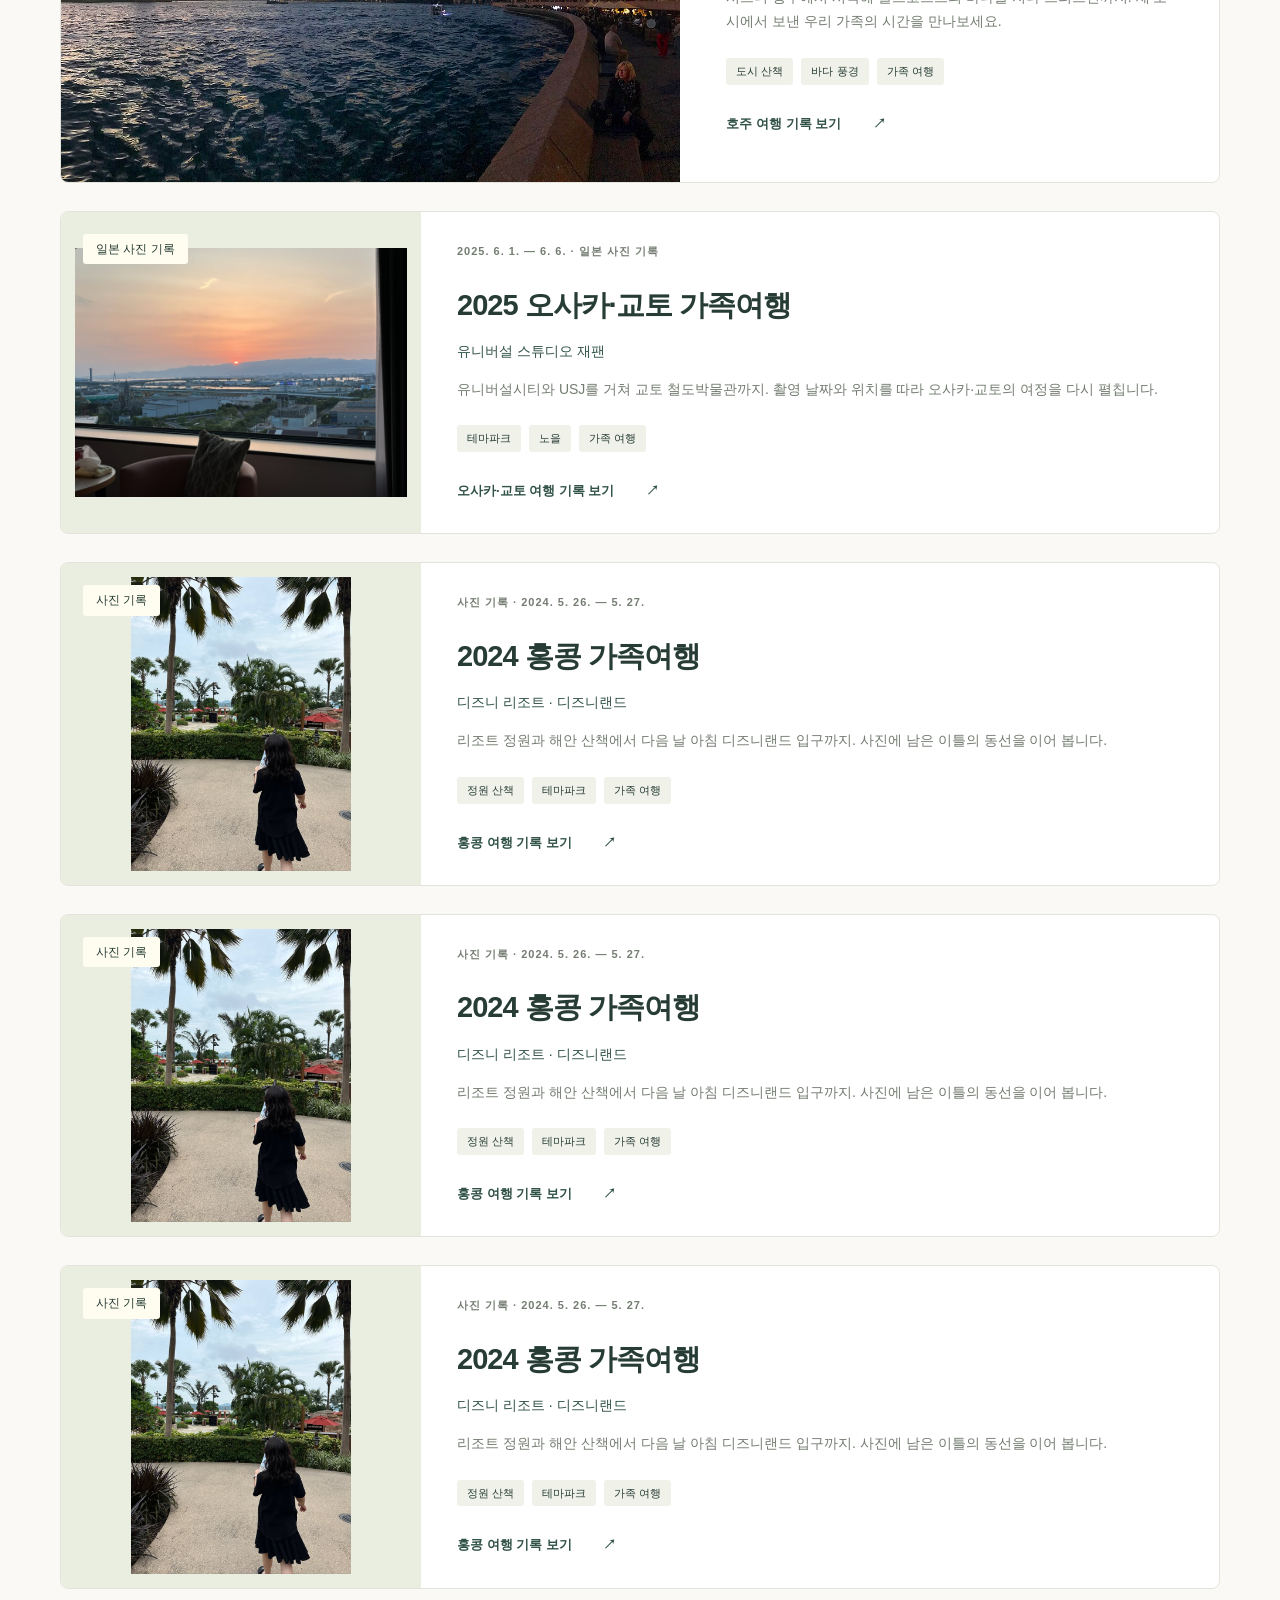
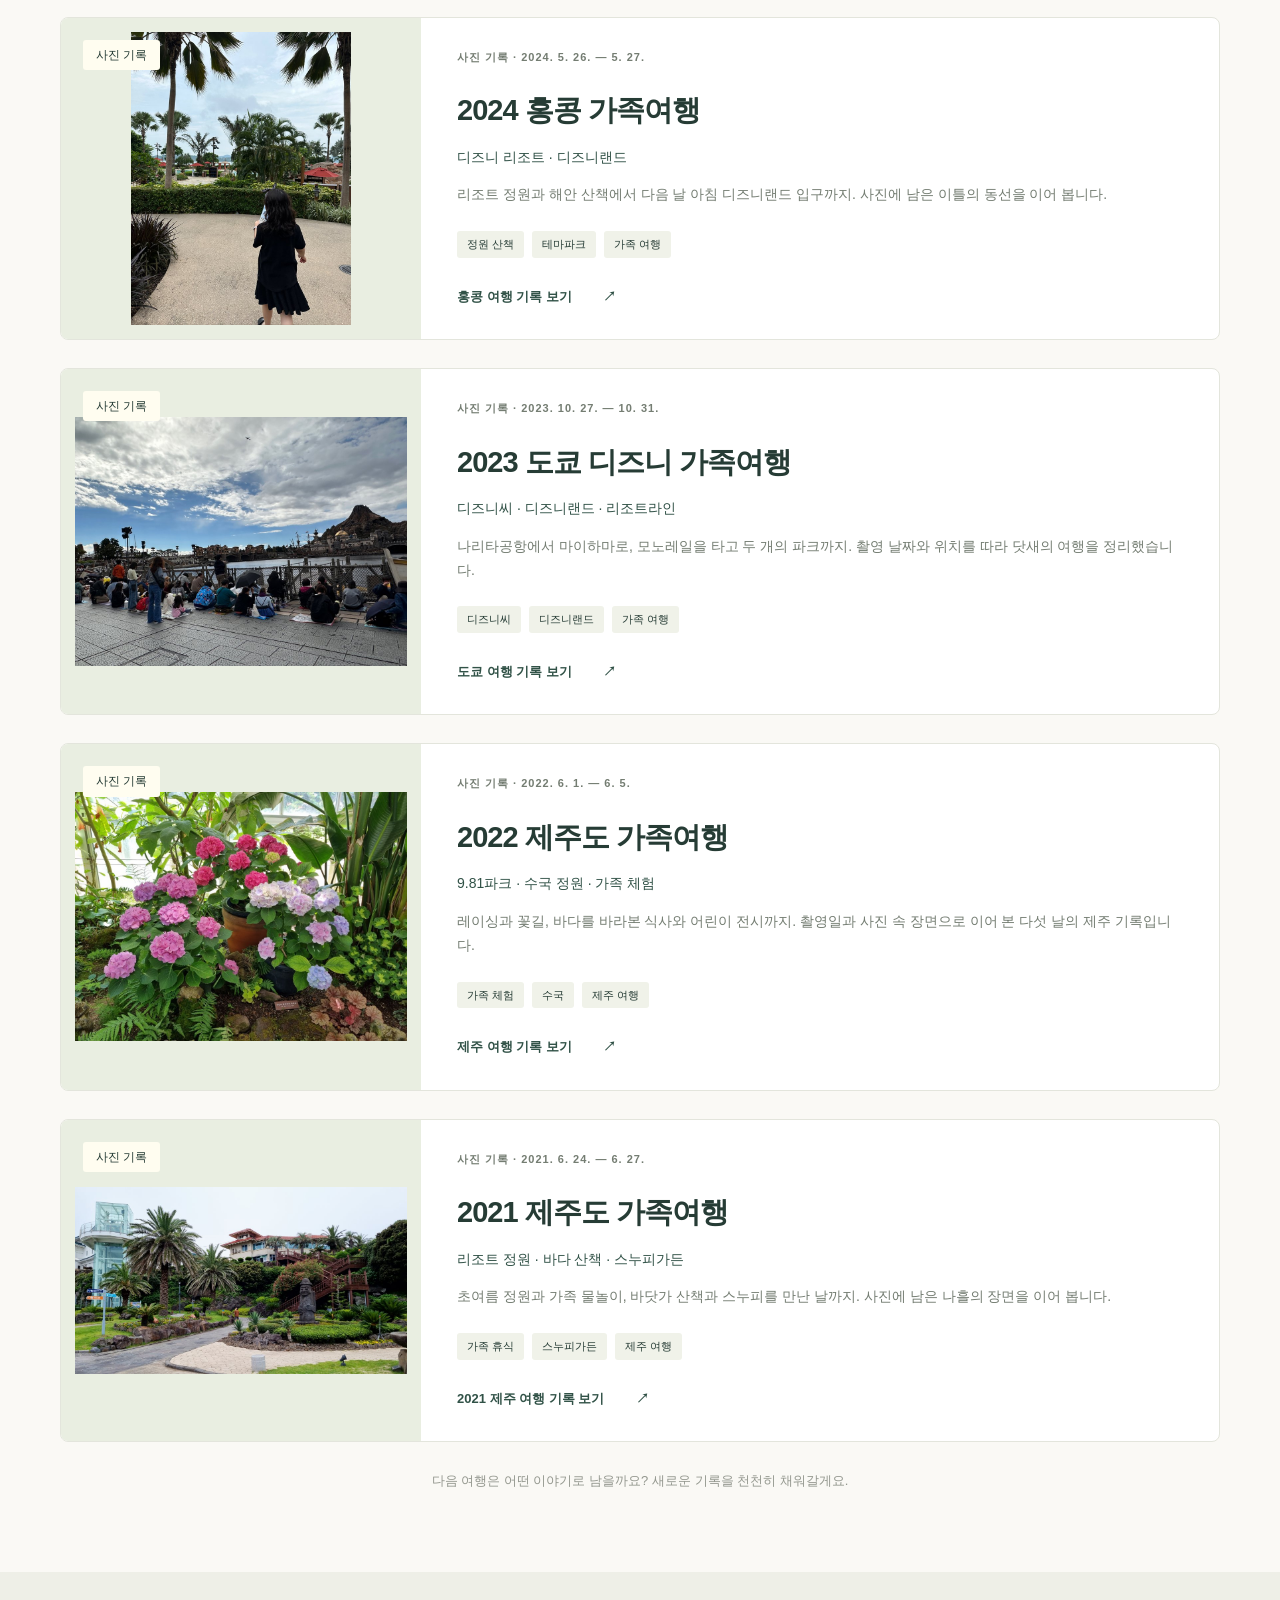
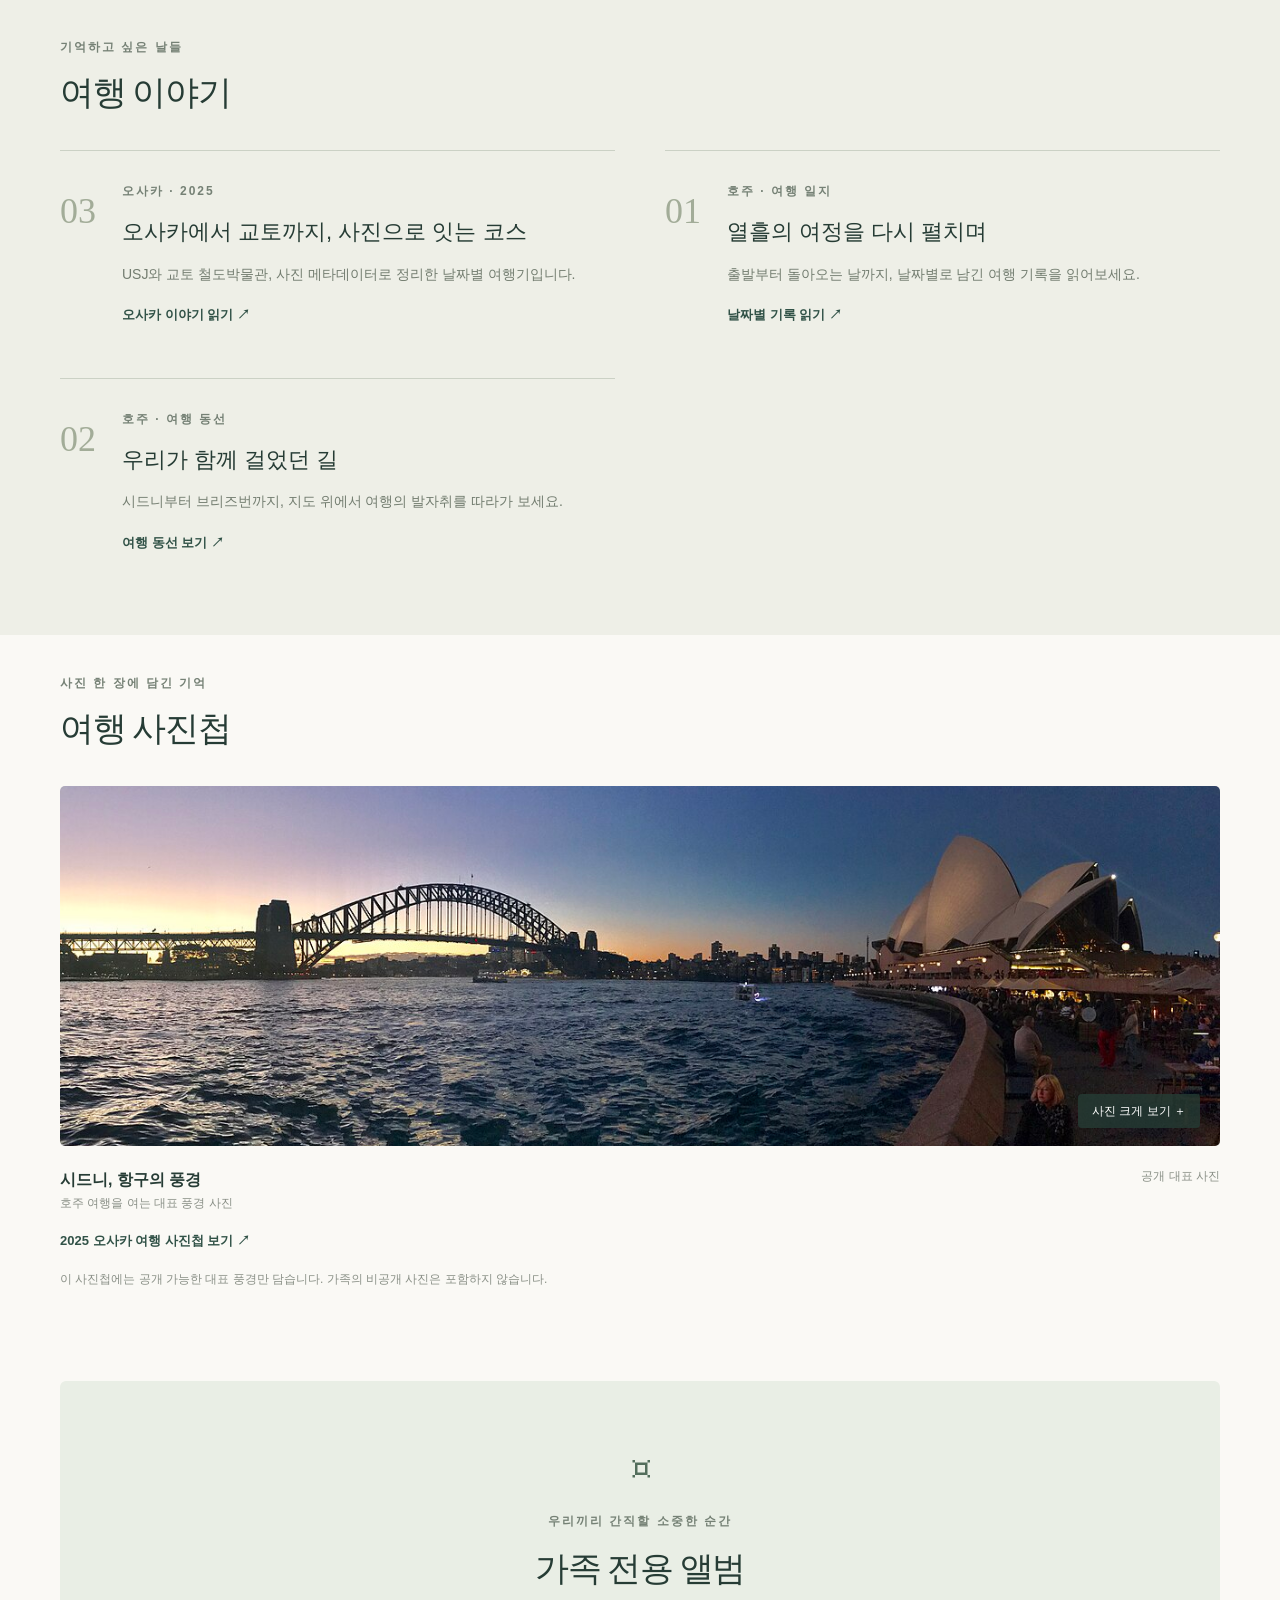
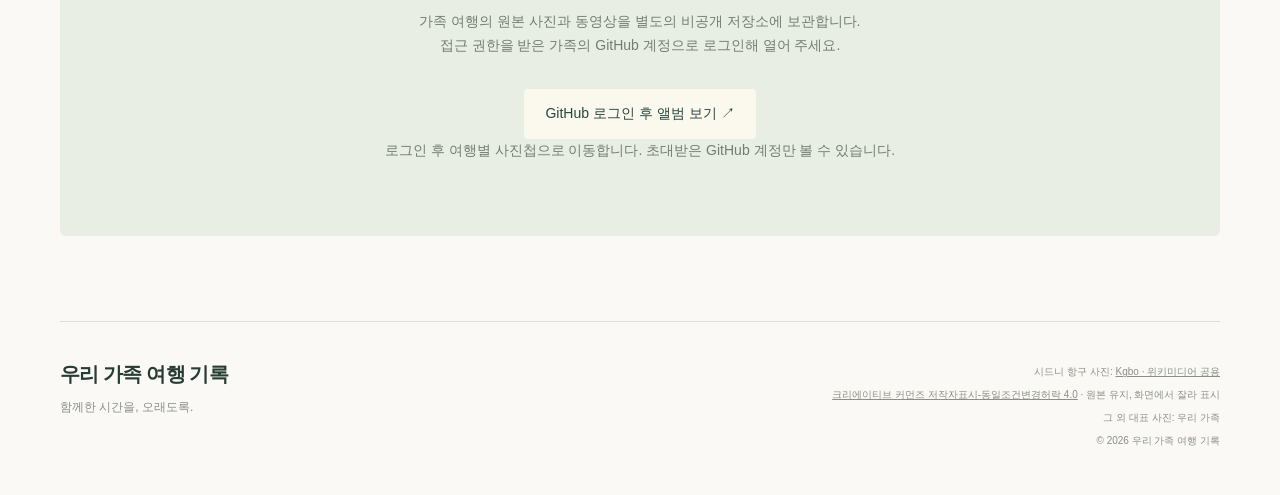
==== commit 706b7ac6: "feat: add Jeju 2021 family journal and compact representative photos" ====
--- a/index.html
+++ b/index.html
@@ -3,7 +3,7 @@
 <body><a class="skip" href="#main">본문으로 바로가기</a><header><a class="brand" href="#home"><span class="mark" aria-hidden="true">⌁</span>우리 가족 여행 기록</a><button id="menu" aria-expanded="false" aria-controls="nav">메뉴 열기</button><nav id="nav" aria-label="주 메뉴"><a href="#home">우리 가족 여행</a><a href="#places">우리가 다녀온 곳</a><a href="#stories">여행 이야기</a><a href="#photos">여행 사진첩</a><a class="private-link" href="#family">가족 전용 앨범 <span aria-hidden="true">↗</span></a></nav></header>
 <main id="main"><section id="home" class="hero"><img src="assets/sydney-harbour.jpg" alt="시드니 항구와 오페라하우스, 하버브리지가 펼쳐진 풍경" fetchpriority="high"><div class="shade"></div><div class="hero-copy"><p class="eyebrow">우리 가족의 작은 여행 아카이브</p><h1>함께 떠난 날들,<br>오래 남을 우리 이야기.</h1><p>낯선 풍경 속에서 함께 웃었던 순간들.<br>우리 가족의 여행을 한 장씩, 한 이야기씩 모아갑니다.</p><a class="button light" href="#places">우리의 여행 펼쳐보기 <span>↗</span></a></div><div class="hero-bottom"><span>첫 번째 기록 · 2026 호주 가족여행</span><a href="#places" aria-label="여행 기록으로 내려가기">아래로 ↓</a></div></section>
 <section class="intro wrap"><p class="eyebrow">여행이 끝나도, 이야기는 계속되니까</p><h2>돌아보면, 가장 좋은 풍경은<br>함께한 우리였어요.</h2><p>바쁘게 지나간 여행도 기록으로 남기면<br>언제든 다시 꺼내 볼 수 있는 추억이 됩니다.<br>이곳은 우리 가족이 함께 채워가는 여행 기록장입니다.</p></section>
-<section id="places" class="wrap section"><div class="section-title"><div><p class="eyebrow">차곡차곡 쌓이는 발자국</p><h2>우리가 다녀온 곳</h2></div><span class="count">다섯 편의 여행 기록</span></div><article class="trip"><a class="trip-image" href="australia-2026.html"><img src="assets/sydney-harbour.jpg" alt="2026 호주 가족여행 기록 열기" loading="lazy"><span class="badge">호주 · 2026</span></a><div class="trip-copy"><p class="eyebrow">2026. 9. 29. — 10. 8. · 8박 10일</p><h3>우리 가족, 호주 여행</h3><p class="cities">시드니 · 골드코스트 · 브리즈번</p><p>시드니 항구에서 시작해 골드코스트의 바다를 지나 브리즈번까지. 세 도시에서 보낸 우리 가족의 시간을 만나보세요.</p><div class="tags"><span>도시 산책</span><span>바다 풍경</span><span>가족 여행</span></div><a class="text-link" href="australia-2026.html">호주 여행 기록 보기 <span>↗</span></a></div></article><article class="trip osaka-card selected-trip-card"><a class="trip-image" href="osaka-2025.html"><img src="assets/osaka-2025/sunset.jpg" alt="오사카 공원 너머로 지는 해" loading="lazy"><span class="badge">일본 사진 기록</span></a><div class="trip-copy"><p class="eyebrow">2025. 6. 1. — 6. 6. · 일본 사진 기록</p><h3>2025 오사카·교토 가족여행</h3><p class="cities">유니버설 스튜디오 재팬</p><p>유니버설시티와 USJ를 거쳐 교토 철도박물관까지. 촬영 날짜와 위치를 따라 오사카·교토의 여정을 다시 펼칩니다.</p><div class="tags"><span>테마파크</span><span>노을</span><span>가족 여행</span></div><a class="text-link" href="osaka-2025.html">오사카·교토 여행 기록 보기 <span>↗</span></a></div></article><article class="trip osaka-card selected-trip-card"><a class="trip-image" href="hong-kong-2024.html"><img src="assets/selected/hong-kong-2024/scene-01.jpg" alt="홍콩 리조트의 정원 산책길" loading="lazy"><span class="badge">사진 기록</span></a><div class="trip-copy"><p class="eyebrow">사진 기록 · 2024. 5. 26. — 5. 27.</p><h3>2024 홍콩 가족여행</h3><p class="cities">디즈니 리조트 · 디즈니랜드</p><p>리조트 정원과 해안 산책에서 다음 날 아침 디즈니랜드 입구까지. 사진에 남은 이틀의 동선을 이어 봅니다.</p><div class="tags"><span>정원 산책</span><span>테마파크</span><span>가족 여행</span></div><a class="text-link" href="hong-kong-2024.html">홍콩 여행 기록 보기 <span>↗</span></a></div></article><article class="trip osaka-card selected-trip-card"><a class="trip-image" href="jeju-2022.html"><img src="assets/selected/jeju-2022/cover.jpg" alt="제주의 수국과 초록 정원" loading="lazy"><span class="badge">사진 기록</span></a><div class="trip-copy"><p class="eyebrow">사진 기록 · 2022. 6. 1. — 6. 5.</p><h3>2022 제주도 가족여행</h3><p class="cities">9.81파크 · 수국 정원 · 가족 체험</p><p>레이싱과 꽃길, 바다를 바라본 식사와 어린이 전시까지. 촬영일과 사진 속 장면으로 이어 본 다섯 날의 제주 기록입니다.</p><div class="tags"><span>가족 체험</span><span>수국</span><span>제주 여행</span></div><a class="text-link" href="jeju-2022.html">제주 여행 기록 보기 <span>↗</span></a></div></article><article class="trip osaka-card selected-trip-card"><a class="trip-image" href="tokyo-2023.html"><img src="assets/selected/tokyo-2023/scene-01.jpg" alt="도쿄 디즈니씨의 항구 풍경" loading="lazy"><span class="badge">사진 기록</span></a><div class="trip-copy"><p class="eyebrow">사진 기록 · 2023. 10. 27. — 10. 31.</p><h3>2023 도쿄 디즈니 가족여행</h3><p class="cities">디즈니씨 · 디즈니랜드 · 리조트라인</p><p>나리타공항에서 마이하마로, 모노레일을 타고 두 개의 파크까지. 촬영 날짜와 위치를 따라 닷새의 여행을 정리했습니다.</p><div class="tags"><span>디즈니씨</span><span>디즈니랜드</span><span>가족 여행</span></div><a class="text-link" href="tokyo-2023.html">도쿄 여행 기록 보기 <span>↗</span></a></div></article><article class="trip osaka-card selected-trip-card"><a class="trip-image" href="hong-kong-2024.html"><img src="assets/selected/hong-kong-2024/scene-01.jpg" alt="홍콩 리조트의 정원 산책길" loading="lazy"><span class="badge">사진 기록</span></a><div class="trip-copy"><p class="eyebrow">사진 기록 · 2024. 5. 26. — 5. 27.</p><h3>2024 홍콩 가족여행</h3><p class="cities">디즈니 리조트 · 디즈니랜드</p><p>리조트 정원과 해안 산책에서 다음 날 아침 디즈니랜드 입구까지. 사진에 남은 이틀의 동선을 이어 봅니다.</p><div class="tags"><span>정원 산책</span><span>테마파크</span><span>가족 여행</span></div><a class="text-link" href="hong-kong-2024.html">홍콩 여행 기록 보기 <span>↗</span></a></div></article><p class="next">다음 여행은 어떤 이야기로 남을까요? 새로운 기록을 천천히 채워갈게요.</p></section>
+<section id="places" class="wrap section"><div class="section-title"><div><p class="eyebrow">차곡차곡 쌓이는 발자국</p><h2>우리가 다녀온 곳</h2></div><span class="count">여섯 편의 여행 기록</span></div><article class="trip"><a class="trip-image" href="australia-2026.html"><img src="assets/sydney-harbour.jpg" alt="2026 호주 가족여행 기록 열기" loading="lazy"><span class="badge">호주 · 2026</span></a><div class="trip-copy"><p class="eyebrow">2026. 9. 29. — 10. 8. · 8박 10일</p><h3>우리 가족, 호주 여행</h3><p class="cities">시드니 · 골드코스트 · 브리즈번</p><p>시드니 항구에서 시작해 골드코스트의 바다를 지나 브리즈번까지. 세 도시에서 보낸 우리 가족의 시간을 만나보세요.</p><div class="tags"><span>도시 산책</span><span>바다 풍경</span><span>가족 여행</span></div><a class="text-link" href="australia-2026.html">호주 여행 기록 보기 <span>↗</span></a></div></article><article class="trip osaka-card selected-trip-card"><a class="trip-image" href="osaka-2025.html"><img src="assets/osaka-2025/sunset.jpg" alt="오사카 공원 너머로 지는 해" loading="lazy"><span class="badge">일본 사진 기록</span></a><div class="trip-copy"><p class="eyebrow">2025. 6. 1. — 6. 6. · 일본 사진 기록</p><h3>2025 오사카·교토 가족여행</h3><p class="cities">유니버설 스튜디오 재팬</p><p>유니버설시티와 USJ를 거쳐 교토 철도박물관까지. 촬영 날짜와 위치를 따라 오사카·교토의 여정을 다시 펼칩니다.</p><div class="tags"><span>테마파크</span><span>노을</span><span>가족 여행</span></div><a class="text-link" href="osaka-2025.html">오사카·교토 여행 기록 보기 <span>↗</span></a></div></article><article class="trip osaka-card selected-trip-card"><a class="trip-image" href="hong-kong-2024.html"><img src="assets/selected/hong-kong-2024/scene-01.jpg" alt="홍콩 리조트의 정원 산책길" loading="lazy"><span class="badge">사진 기록</span></a><div class="trip-copy"><p class="eyebrow">사진 기록 · 2024. 5. 26. — 5. 27.</p><h3>2024 홍콩 가족여행</h3><p class="cities">디즈니 리조트 · 디즈니랜드</p><p>리조트 정원과 해안 산책에서 다음 날 아침 디즈니랜드 입구까지. 사진에 남은 이틀의 동선을 이어 봅니다.</p><div class="tags"><span>정원 산책</span><span>테마파크</span><span>가족 여행</span></div><a class="text-link" href="hong-kong-2024.html">홍콩 여행 기록 보기 <span>↗</span></a></div></article><article class="trip osaka-card selected-trip-card"><a class="trip-image" href="hong-kong-2024.html"><img src="assets/selected/hong-kong-2024/scene-01.jpg" alt="홍콩 리조트의 정원 산책길" loading="lazy"><span class="badge">사진 기록</span></a><div class="trip-copy"><p class="eyebrow">사진 기록 · 2024. 5. 26. — 5. 27.</p><h3>2024 홍콩 가족여행</h3><p class="cities">디즈니 리조트 · 디즈니랜드</p><p>리조트 정원과 해안 산책에서 다음 날 아침 디즈니랜드 입구까지. 사진에 남은 이틀의 동선을 이어 봅니다.</p><div class="tags"><span>정원 산책</span><span>테마파크</span><span>가족 여행</span></div><a class="text-link" href="hong-kong-2024.html">홍콩 여행 기록 보기 <span>↗</span></a></div></article><article class="trip osaka-card selected-trip-card"><a class="trip-image" href="hong-kong-2024.html"><img src="assets/selected/hong-kong-2024/scene-01.jpg" alt="홍콩 리조트의 정원 산책길" loading="lazy"><span class="badge">사진 기록</span></a><div class="trip-copy"><p class="eyebrow">사진 기록 · 2024. 5. 26. — 5. 27.</p><h3>2024 홍콩 가족여행</h3><p class="cities">디즈니 리조트 · 디즈니랜드</p><p>리조트 정원과 해안 산책에서 다음 날 아침 디즈니랜드 입구까지. 사진에 남은 이틀의 동선을 이어 봅니다.</p><div class="tags"><span>정원 산책</span><span>테마파크</span><span>가족 여행</span></div><a class="text-link" href="hong-kong-2024.html">홍콩 여행 기록 보기 <span>↗</span></a></div></article><article class="trip osaka-card selected-trip-card"><a class="trip-image" href="hong-kong-2024.html"><img src="assets/selected/hong-kong-2024/scene-01.jpg" alt="홍콩 리조트의 정원 산책길" loading="lazy"><span class="badge">사진 기록</span></a><div class="trip-copy"><p class="eyebrow">사진 기록 · 2024. 5. 26. — 5. 27.</p><h3>2024 홍콩 가족여행</h3><p class="cities">디즈니 리조트 · 디즈니랜드</p><p>리조트 정원과 해안 산책에서 다음 날 아침 디즈니랜드 입구까지. 사진에 남은 이틀의 동선을 이어 봅니다.</p><div class="tags"><span>정원 산책</span><span>테마파크</span><span>가족 여행</span></div><a class="text-link" href="hong-kong-2024.html">홍콩 여행 기록 보기 <span>↗</span></a></div></article><article class="trip osaka-card selected-trip-card"><a class="trip-image" href="tokyo-2023.html"><img src="assets/selected/tokyo-2023/scene-01.jpg" alt="도쿄 디즈니씨의 항구 풍경" loading="lazy"><span class="badge">사진 기록</span></a><div class="trip-copy"><p class="eyebrow">사진 기록 · 2023. 10. 27. — 10. 31.</p><h3>2023 도쿄 디즈니 가족여행</h3><p class="cities">디즈니씨 · 디즈니랜드 · 리조트라인</p><p>나리타공항에서 마이하마로, 모노레일을 타고 두 개의 파크까지. 촬영 날짜와 위치를 따라 닷새의 여행을 정리했습니다.</p><div class="tags"><span>디즈니씨</span><span>디즈니랜드</span><span>가족 여행</span></div><a class="text-link" href="tokyo-2023.html">도쿄 여행 기록 보기 <span>↗</span></a></div></article><article class="trip osaka-card selected-trip-card"><a class="trip-image" href="jeju-2022.html"><img src="assets/selected/jeju-2022/cover.jpg" alt="제주의 수국과 초록 정원" loading="lazy"><span class="badge">사진 기록</span></a><div class="trip-copy"><p class="eyebrow">사진 기록 · 2022. 6. 1. — 6. 5.</p><h3>2022 제주도 가족여행</h3><p class="cities">9.81파크 · 수국 정원 · 가족 체험</p><p>레이싱과 꽃길, 바다를 바라본 식사와 어린이 전시까지. 촬영일과 사진 속 장면으로 이어 본 다섯 날의 제주 기록입니다.</p><div class="tags"><span>가족 체험</span><span>수국</span><span>제주 여행</span></div><a class="text-link" href="jeju-2022.html">제주 여행 기록 보기 <span>↗</span></a></div></article><article class="trip osaka-card selected-trip-card"><a class="trip-image" href="jeju-2021.html"><img src="assets/selected/jeju-2021/cover.jpg" alt="제주 해안 산책길과 정원 풍경" loading="lazy"><span class="badge">사진 기록</span></a><div class="trip-copy"><p class="eyebrow">사진 기록 · 2021. 6. 24. — 6. 27.</p><h3>2021 제주도 가족여행</h3><p class="cities">리조트 정원 · 바다 산책 · 스누피가든</p><p>초여름 정원과 가족 물놀이, 바닷가 산책과 스누피를 만난 날까지. 사진에 남은 나흘의 장면을 이어 봅니다.</p><div class="tags"><span>가족 휴식</span><span>스누피가든</span><span>제주 여행</span></div><a class="text-link" href="jeju-2021.html">2021 제주 여행 기록 보기 <span>↗</span></a></div></article><p class="next">다음 여행은 어떤 이야기로 남을까요? 새로운 기록을 천천히 채워갈게요.</p></section>
 <section id="stories" class="story-section"><div class="wrap section"><div class="section-title"><div><p class="eyebrow">기억하고 싶은 날들</p><h2>여행 이야기</h2></div></div><div class="story-grid"><a href="osaka-2025.html" class="story"><span class="story-number">03</span><div><p class="eyebrow">오사카 · 2025</p><h3>오사카에서 교토까지, 사진으로 잇는 코스</h3><p>USJ와 교토 철도박물관, 사진 메타데이터로 정리한 날짜별 여행기입니다.</p><span class="text-link">오사카 이야기 읽기 ↗</span></div></a><a href="australia-2026.html#days" class="story"><span class="story-number">01</span><div><p class="eyebrow">호주 · 여행 일지</p><h3>열흘의 여정을 다시 펼치며</h3><p>출발부터 돌아오는 날까지, 날짜별로 남긴 여행 기록을 읽어보세요.</p><span class="text-link">날짜별 기록 읽기 ↗</span></div></a><a href="australia-2026.html#route" class="story"><span class="story-number">02</span><div><p class="eyebrow">호주 · 여행 동선</p><h3>우리가 함께 걸었던 길</h3><p>시드니부터 브리즈번까지, 지도 위에서 여행의 발자취를 따라가 보세요.</p><span class="text-link">여행 동선 보기 ↗</span></div></a></div></div></section>
 <section id="photos" class="wrap section"><div class="section-title"><div><p class="eyebrow">사진 한 장에 담긴 기억</p><h2>여행 사진첩</h2></div></div><figure class="photo"><button id="open-photo" aria-label="시드니 항구 대표 풍경 사진 크게 보기"><img src="assets/sydney-harbour.jpg" alt="푸른 바다를 배경으로 바라본 시드니 항구 전경" loading="lazy"><span>사진 크게 보기 ＋</span></button><figcaption><div><strong>시드니, 항구의 풍경</strong><p>호주 여행을 여는 대표 풍경 사진</p></div><span>공개 대표 사진</span></figcaption></figure><p><a class="text-link" href="osaka-2025.html#osaka-photos">2025 오사카 여행 사진첩 보기 ↗</a></p><p class="note">이 사진첩에는 공개 가능한 대표 풍경만 담습니다. 가족의 비공개 사진은 포함하지 않습니다.</p></section>
 <section id="family" class="family wrap"><div class="lock" aria-hidden="true">⌑</div><p class="eyebrow">우리끼리 간직할 소중한 순간</p><h2>가족 전용 앨범</h2><p>가족 여행의 원본 사진과 동영상을 별도의 비공개 저장소에 보관합니다.<br>접근 권한을 받은 가족의 GitHub 계정으로 로그인해 열어 주세요.</p><a class="button light" href="https://github.com/login?return_to=%2Fksangki%2Ffamily-travel-private%2Fblob%2Fmain%2Falbums%2FREADME.md" rel="noopener noreferrer" target="_blank">GitHub 로그인 후 앨범 보기 ↗</a><p class="note">로그인 후 여행별 사진첩으로 이동합니다. 초대받은 GitHub 계정만 볼 수 있습니다.</p></section>
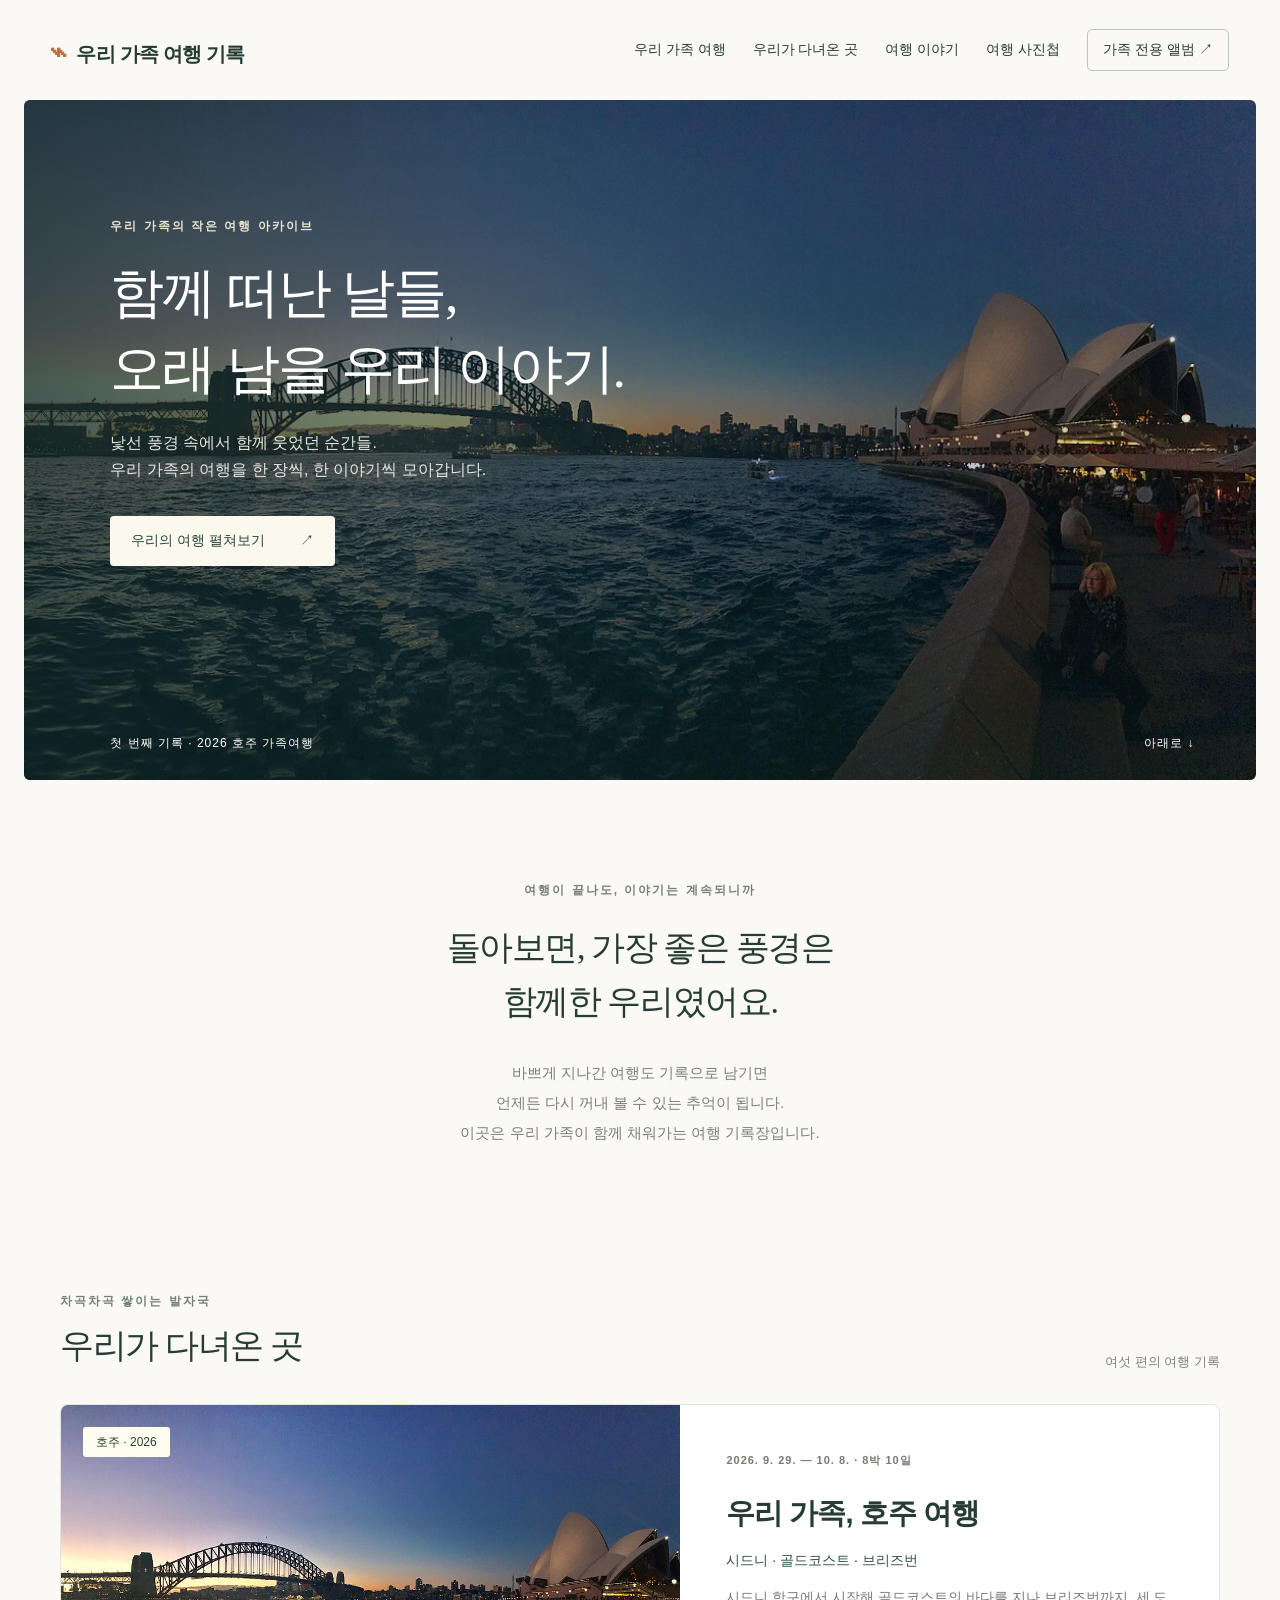
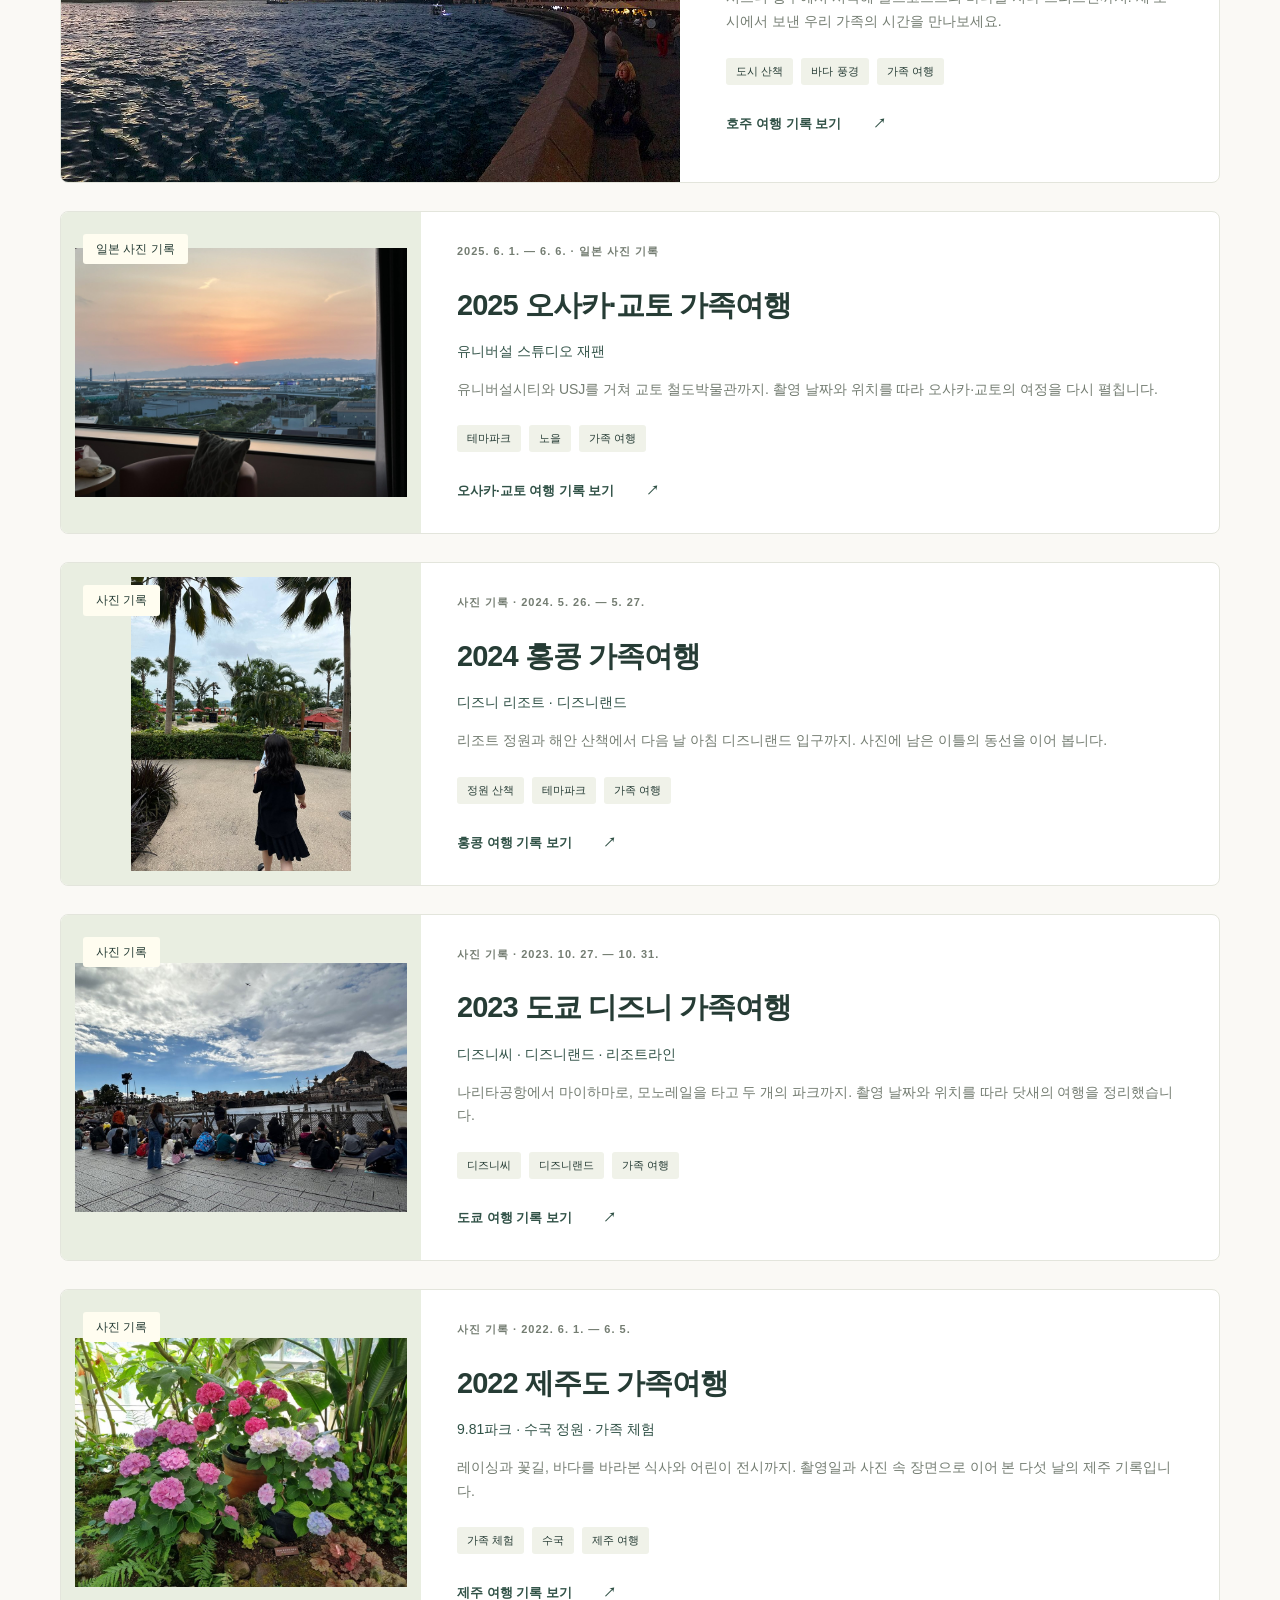
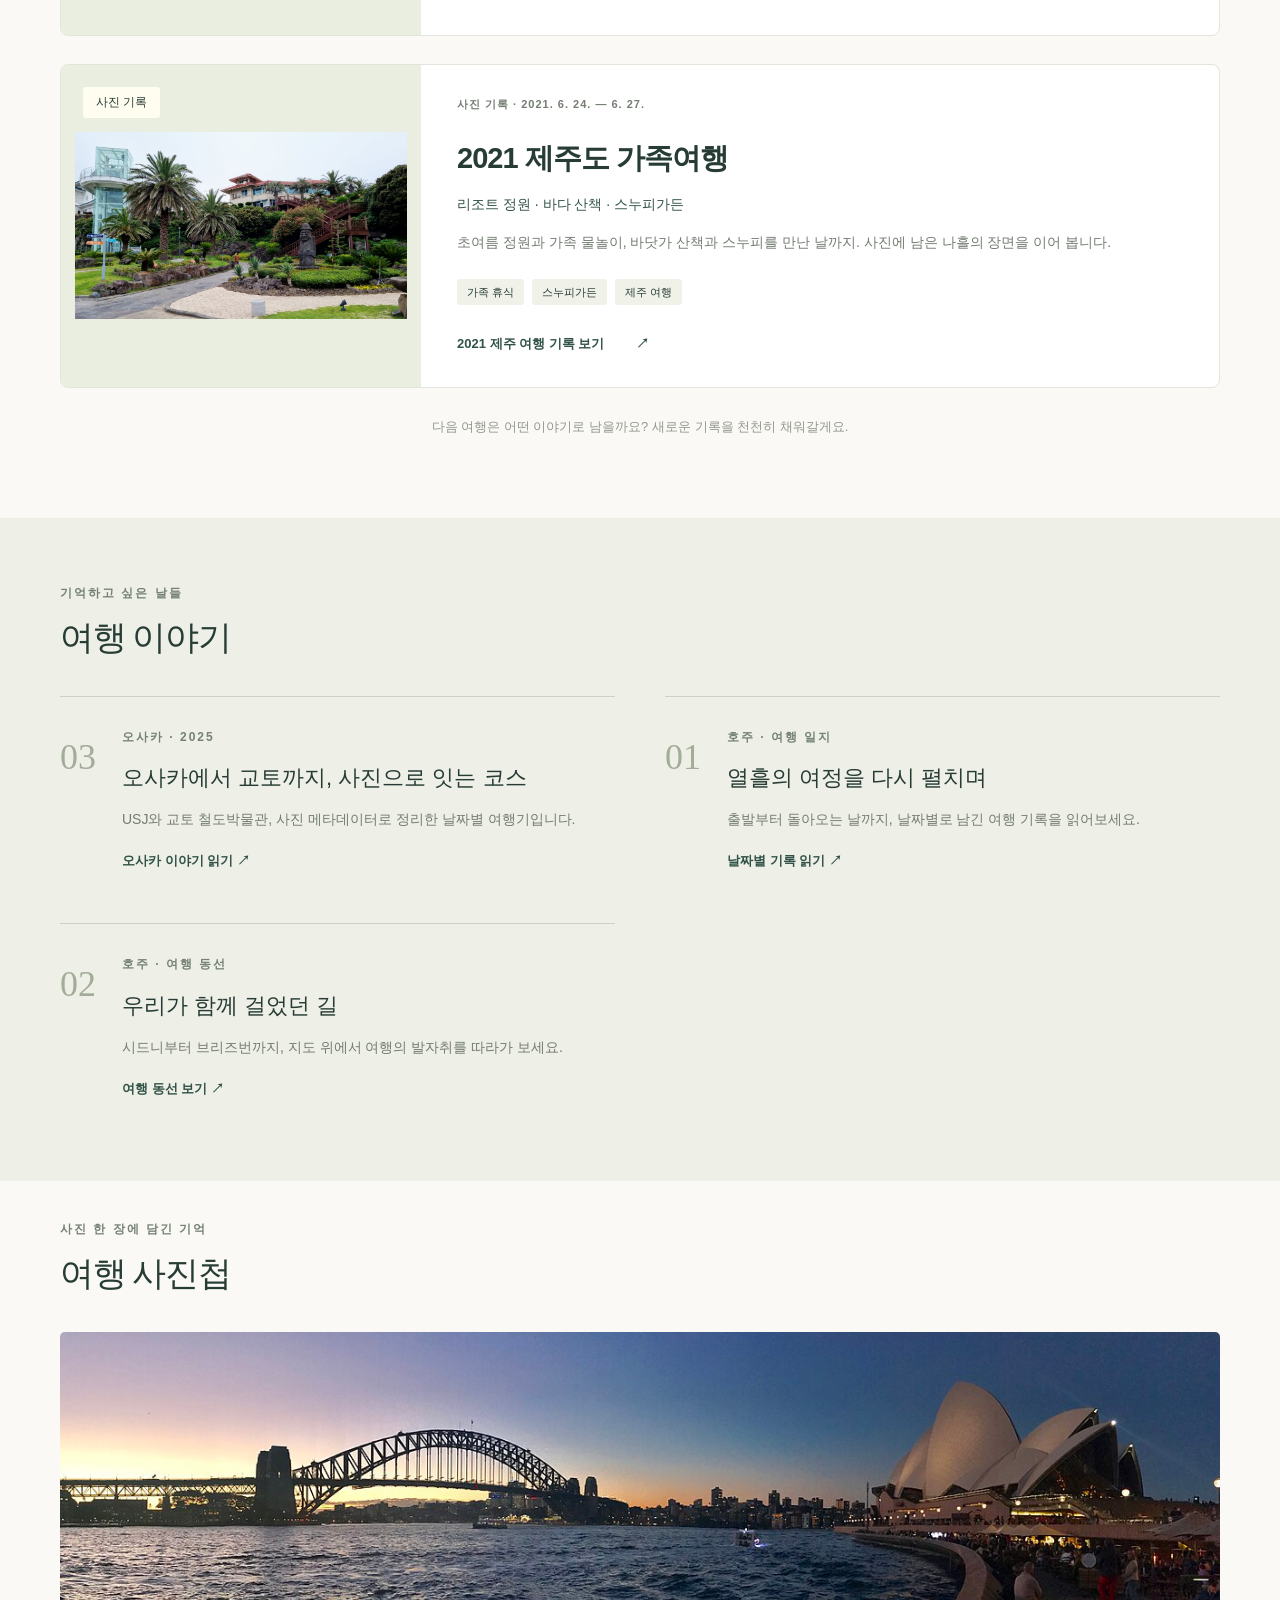
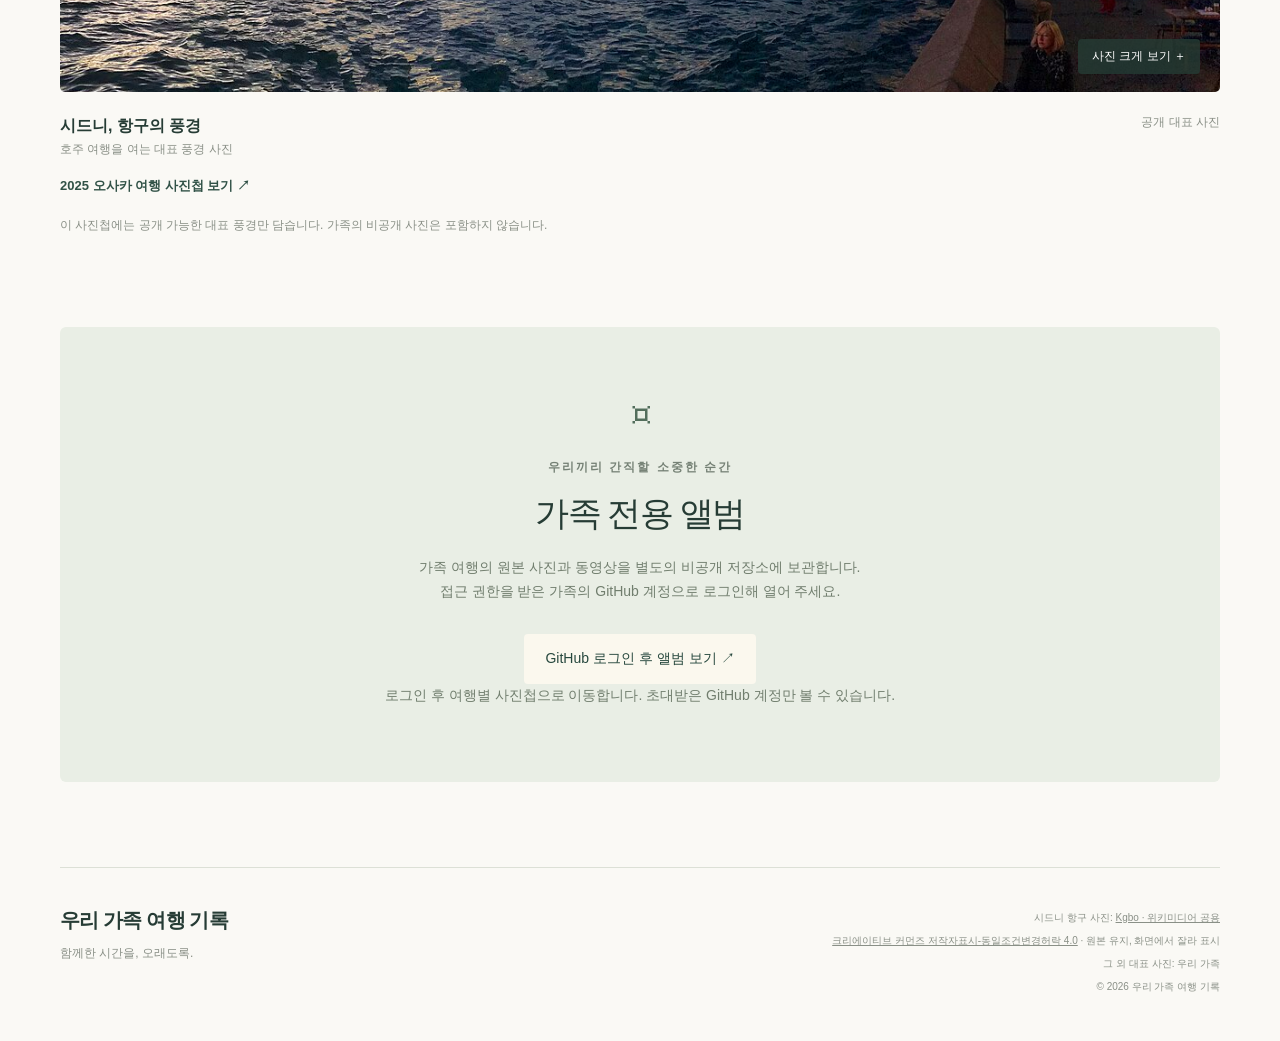
==== commit b6c91c3c: "fix: remove duplicate Hong Kong trip cards and prevent regeneration" ====
--- a/index.html
+++ b/index.html
@@ -3,7 +3,7 @@
 <body><a class="skip" href="#main">본문으로 바로가기</a><header><a class="brand" href="#home"><span class="mark" aria-hidden="true">⌁</span>우리 가족 여행 기록</a><button id="menu" aria-expanded="false" aria-controls="nav">메뉴 열기</button><nav id="nav" aria-label="주 메뉴"><a href="#home">우리 가족 여행</a><a href="#places">우리가 다녀온 곳</a><a href="#stories">여행 이야기</a><a href="#photos">여행 사진첩</a><a class="private-link" href="#family">가족 전용 앨범 <span aria-hidden="true">↗</span></a></nav></header>
 <main id="main"><section id="home" class="hero"><img src="assets/sydney-harbour.jpg" alt="시드니 항구와 오페라하우스, 하버브리지가 펼쳐진 풍경" fetchpriority="high"><div class="shade"></div><div class="hero-copy"><p class="eyebrow">우리 가족의 작은 여행 아카이브</p><h1>함께 떠난 날들,<br>오래 남을 우리 이야기.</h1><p>낯선 풍경 속에서 함께 웃었던 순간들.<br>우리 가족의 여행을 한 장씩, 한 이야기씩 모아갑니다.</p><a class="button light" href="#places">우리의 여행 펼쳐보기 <span>↗</span></a></div><div class="hero-bottom"><span>첫 번째 기록 · 2026 호주 가족여행</span><a href="#places" aria-label="여행 기록으로 내려가기">아래로 ↓</a></div></section>
 <section class="intro wrap"><p class="eyebrow">여행이 끝나도, 이야기는 계속되니까</p><h2>돌아보면, 가장 좋은 풍경은<br>함께한 우리였어요.</h2><p>바쁘게 지나간 여행도 기록으로 남기면<br>언제든 다시 꺼내 볼 수 있는 추억이 됩니다.<br>이곳은 우리 가족이 함께 채워가는 여행 기록장입니다.</p></section>
-<section id="places" class="wrap section"><div class="section-title"><div><p class="eyebrow">차곡차곡 쌓이는 발자국</p><h2>우리가 다녀온 곳</h2></div><span class="count">여섯 편의 여행 기록</span></div><article class="trip"><a class="trip-image" href="australia-2026.html"><img src="assets/sydney-harbour.jpg" alt="2026 호주 가족여행 기록 열기" loading="lazy"><span class="badge">호주 · 2026</span></a><div class="trip-copy"><p class="eyebrow">2026. 9. 29. — 10. 8. · 8박 10일</p><h3>우리 가족, 호주 여행</h3><p class="cities">시드니 · 골드코스트 · 브리즈번</p><p>시드니 항구에서 시작해 골드코스트의 바다를 지나 브리즈번까지. 세 도시에서 보낸 우리 가족의 시간을 만나보세요.</p><div class="tags"><span>도시 산책</span><span>바다 풍경</span><span>가족 여행</span></div><a class="text-link" href="australia-2026.html">호주 여행 기록 보기 <span>↗</span></a></div></article><article class="trip osaka-card selected-trip-card"><a class="trip-image" href="osaka-2025.html"><img src="assets/osaka-2025/sunset.jpg" alt="오사카 공원 너머로 지는 해" loading="lazy"><span class="badge">일본 사진 기록</span></a><div class="trip-copy"><p class="eyebrow">2025. 6. 1. — 6. 6. · 일본 사진 기록</p><h3>2025 오사카·교토 가족여행</h3><p class="cities">유니버설 스튜디오 재팬</p><p>유니버설시티와 USJ를 거쳐 교토 철도박물관까지. 촬영 날짜와 위치를 따라 오사카·교토의 여정을 다시 펼칩니다.</p><div class="tags"><span>테마파크</span><span>노을</span><span>가족 여행</span></div><a class="text-link" href="osaka-2025.html">오사카·교토 여행 기록 보기 <span>↗</span></a></div></article><article class="trip osaka-card selected-trip-card"><a class="trip-image" href="hong-kong-2024.html"><img src="assets/selected/hong-kong-2024/scene-01.jpg" alt="홍콩 리조트의 정원 산책길" loading="lazy"><span class="badge">사진 기록</span></a><div class="trip-copy"><p class="eyebrow">사진 기록 · 2024. 5. 26. — 5. 27.</p><h3>2024 홍콩 가족여행</h3><p class="cities">디즈니 리조트 · 디즈니랜드</p><p>리조트 정원과 해안 산책에서 다음 날 아침 디즈니랜드 입구까지. 사진에 남은 이틀의 동선을 이어 봅니다.</p><div class="tags"><span>정원 산책</span><span>테마파크</span><span>가족 여행</span></div><a class="text-link" href="hong-kong-2024.html">홍콩 여행 기록 보기 <span>↗</span></a></div></article><article class="trip osaka-card selected-trip-card"><a class="trip-image" href="hong-kong-2024.html"><img src="assets/selected/hong-kong-2024/scene-01.jpg" alt="홍콩 리조트의 정원 산책길" loading="lazy"><span class="badge">사진 기록</span></a><div class="trip-copy"><p class="eyebrow">사진 기록 · 2024. 5. 26. — 5. 27.</p><h3>2024 홍콩 가족여행</h3><p class="cities">디즈니 리조트 · 디즈니랜드</p><p>리조트 정원과 해안 산책에서 다음 날 아침 디즈니랜드 입구까지. 사진에 남은 이틀의 동선을 이어 봅니다.</p><div class="tags"><span>정원 산책</span><span>테마파크</span><span>가족 여행</span></div><a class="text-link" href="hong-kong-2024.html">홍콩 여행 기록 보기 <span>↗</span></a></div></article><article class="trip osaka-card selected-trip-card"><a class="trip-image" href="hong-kong-2024.html"><img src="assets/selected/hong-kong-2024/scene-01.jpg" alt="홍콩 리조트의 정원 산책길" loading="lazy"><span class="badge">사진 기록</span></a><div class="trip-copy"><p class="eyebrow">사진 기록 · 2024. 5. 26. — 5. 27.</p><h3>2024 홍콩 가족여행</h3><p class="cities">디즈니 리조트 · 디즈니랜드</p><p>리조트 정원과 해안 산책에서 다음 날 아침 디즈니랜드 입구까지. 사진에 남은 이틀의 동선을 이어 봅니다.</p><div class="tags"><span>정원 산책</span><span>테마파크</span><span>가족 여행</span></div><a class="text-link" href="hong-kong-2024.html">홍콩 여행 기록 보기 <span>↗</span></a></div></article><article class="trip osaka-card selected-trip-card"><a class="trip-image" href="hong-kong-2024.html"><img src="assets/selected/hong-kong-2024/scene-01.jpg" alt="홍콩 리조트의 정원 산책길" loading="lazy"><span class="badge">사진 기록</span></a><div class="trip-copy"><p class="eyebrow">사진 기록 · 2024. 5. 26. — 5. 27.</p><h3>2024 홍콩 가족여행</h3><p class="cities">디즈니 리조트 · 디즈니랜드</p><p>리조트 정원과 해안 산책에서 다음 날 아침 디즈니랜드 입구까지. 사진에 남은 이틀의 동선을 이어 봅니다.</p><div class="tags"><span>정원 산책</span><span>테마파크</span><span>가족 여행</span></div><a class="text-link" href="hong-kong-2024.html">홍콩 여행 기록 보기 <span>↗</span></a></div></article><article class="trip osaka-card selected-trip-card"><a class="trip-image" href="tokyo-2023.html"><img src="assets/selected/tokyo-2023/scene-01.jpg" alt="도쿄 디즈니씨의 항구 풍경" loading="lazy"><span class="badge">사진 기록</span></a><div class="trip-copy"><p class="eyebrow">사진 기록 · 2023. 10. 27. — 10. 31.</p><h3>2023 도쿄 디즈니 가족여행</h3><p class="cities">디즈니씨 · 디즈니랜드 · 리조트라인</p><p>나리타공항에서 마이하마로, 모노레일을 타고 두 개의 파크까지. 촬영 날짜와 위치를 따라 닷새의 여행을 정리했습니다.</p><div class="tags"><span>디즈니씨</span><span>디즈니랜드</span><span>가족 여행</span></div><a class="text-link" href="tokyo-2023.html">도쿄 여행 기록 보기 <span>↗</span></a></div></article><article class="trip osaka-card selected-trip-card"><a class="trip-image" href="jeju-2022.html"><img src="assets/selected/jeju-2022/cover.jpg" alt="제주의 수국과 초록 정원" loading="lazy"><span class="badge">사진 기록</span></a><div class="trip-copy"><p class="eyebrow">사진 기록 · 2022. 6. 1. — 6. 5.</p><h3>2022 제주도 가족여행</h3><p class="cities">9.81파크 · 수국 정원 · 가족 체험</p><p>레이싱과 꽃길, 바다를 바라본 식사와 어린이 전시까지. 촬영일과 사진 속 장면으로 이어 본 다섯 날의 제주 기록입니다.</p><div class="tags"><span>가족 체험</span><span>수국</span><span>제주 여행</span></div><a class="text-link" href="jeju-2022.html">제주 여행 기록 보기 <span>↗</span></a></div></article><article class="trip osaka-card selected-trip-card"><a class="trip-image" href="jeju-2021.html"><img src="assets/selected/jeju-2021/cover.jpg" alt="제주 해안 산책길과 정원 풍경" loading="lazy"><span class="badge">사진 기록</span></a><div class="trip-copy"><p class="eyebrow">사진 기록 · 2021. 6. 24. — 6. 27.</p><h3>2021 제주도 가족여행</h3><p class="cities">리조트 정원 · 바다 산책 · 스누피가든</p><p>초여름 정원과 가족 물놀이, 바닷가 산책과 스누피를 만난 날까지. 사진에 남은 나흘의 장면을 이어 봅니다.</p><div class="tags"><span>가족 휴식</span><span>스누피가든</span><span>제주 여행</span></div><a class="text-link" href="jeju-2021.html">2021 제주 여행 기록 보기 <span>↗</span></a></div></article><p class="next">다음 여행은 어떤 이야기로 남을까요? 새로운 기록을 천천히 채워갈게요.</p></section>
+<section id="places" class="wrap section"><div class="section-title"><div><p class="eyebrow">차곡차곡 쌓이는 발자국</p><h2>우리가 다녀온 곳</h2></div><span class="count">여섯 편의 여행 기록</span></div><article class="trip"><a class="trip-image" href="australia-2026.html"><img src="assets/sydney-harbour.jpg" alt="2026 호주 가족여행 기록 열기" loading="lazy"><span class="badge">호주 · 2026</span></a><div class="trip-copy"><p class="eyebrow">2026. 9. 29. — 10. 8. · 8박 10일</p><h3>우리 가족, 호주 여행</h3><p class="cities">시드니 · 골드코스트 · 브리즈번</p><p>시드니 항구에서 시작해 골드코스트의 바다를 지나 브리즈번까지. 세 도시에서 보낸 우리 가족의 시간을 만나보세요.</p><div class="tags"><span>도시 산책</span><span>바다 풍경</span><span>가족 여행</span></div><a class="text-link" href="australia-2026.html">호주 여행 기록 보기 <span>↗</span></a></div></article><article class="trip osaka-card selected-trip-card"><a class="trip-image" href="osaka-2025.html"><img src="assets/osaka-2025/sunset.jpg" alt="오사카 공원 너머로 지는 해" loading="lazy"><span class="badge">일본 사진 기록</span></a><div class="trip-copy"><p class="eyebrow">2025. 6. 1. — 6. 6. · 일본 사진 기록</p><h3>2025 오사카·교토 가족여행</h3><p class="cities">유니버설 스튜디오 재팬</p><p>유니버설시티와 USJ를 거쳐 교토 철도박물관까지. 촬영 날짜와 위치를 따라 오사카·교토의 여정을 다시 펼칩니다.</p><div class="tags"><span>테마파크</span><span>노을</span><span>가족 여행</span></div><a class="text-link" href="osaka-2025.html">오사카·교토 여행 기록 보기 <span>↗</span></a></div></article><article class="trip osaka-card selected-trip-card"><a class="trip-image" href="hong-kong-2024.html"><img src="assets/selected/hong-kong-2024/scene-01.jpg" alt="홍콩 리조트의 정원 산책길" loading="lazy"><span class="badge">사진 기록</span></a><div class="trip-copy"><p class="eyebrow">사진 기록 · 2024. 5. 26. — 5. 27.</p><h3>2024 홍콩 가족여행</h3><p class="cities">디즈니 리조트 · 디즈니랜드</p><p>리조트 정원과 해안 산책에서 다음 날 아침 디즈니랜드 입구까지. 사진에 남은 이틀의 동선을 이어 봅니다.</p><div class="tags"><span>정원 산책</span><span>테마파크</span><span>가족 여행</span></div><a class="text-link" href="hong-kong-2024.html">홍콩 여행 기록 보기 <span>↗</span></a></div></article><article class="trip osaka-card selected-trip-card"><a class="trip-image" href="tokyo-2023.html"><img src="assets/selected/tokyo-2023/scene-01.jpg" alt="도쿄 디즈니씨의 항구 풍경" loading="lazy"><span class="badge">사진 기록</span></a><div class="trip-copy"><p class="eyebrow">사진 기록 · 2023. 10. 27. — 10. 31.</p><h3>2023 도쿄 디즈니 가족여행</h3><p class="cities">디즈니씨 · 디즈니랜드 · 리조트라인</p><p>나리타공항에서 마이하마로, 모노레일을 타고 두 개의 파크까지. 촬영 날짜와 위치를 따라 닷새의 여행을 정리했습니다.</p><div class="tags"><span>디즈니씨</span><span>디즈니랜드</span><span>가족 여행</span></div><a class="text-link" href="tokyo-2023.html">도쿄 여행 기록 보기 <span>↗</span></a></div></article><article class="trip osaka-card selected-trip-card"><a class="trip-image" href="jeju-2022.html"><img src="assets/selected/jeju-2022/cover.jpg" alt="제주의 수국과 초록 정원" loading="lazy"><span class="badge">사진 기록</span></a><div class="trip-copy"><p class="eyebrow">사진 기록 · 2022. 6. 1. — 6. 5.</p><h3>2022 제주도 가족여행</h3><p class="cities">9.81파크 · 수국 정원 · 가족 체험</p><p>레이싱과 꽃길, 바다를 바라본 식사와 어린이 전시까지. 촬영일과 사진 속 장면으로 이어 본 다섯 날의 제주 기록입니다.</p><div class="tags"><span>가족 체험</span><span>수국</span><span>제주 여행</span></div><a class="text-link" href="jeju-2022.html">제주 여행 기록 보기 <span>↗</span></a></div></article><article class="trip osaka-card selected-trip-card"><a class="trip-image" href="jeju-2021.html"><img src="assets/selected/jeju-2021/cover.jpg" alt="제주 해안 산책길과 정원 풍경" loading="lazy"><span class="badge">사진 기록</span></a><div class="trip-copy"><p class="eyebrow">사진 기록 · 2021. 6. 24. — 6. 27.</p><h3>2021 제주도 가족여행</h3><p class="cities">리조트 정원 · 바다 산책 · 스누피가든</p><p>초여름 정원과 가족 물놀이, 바닷가 산책과 스누피를 만난 날까지. 사진에 남은 나흘의 장면을 이어 봅니다.</p><div class="tags"><span>가족 휴식</span><span>스누피가든</span><span>제주 여행</span></div><a class="text-link" href="jeju-2021.html">2021 제주 여행 기록 보기 <span>↗</span></a></div></article><p class="next">다음 여행은 어떤 이야기로 남을까요? 새로운 기록을 천천히 채워갈게요.</p></section>
 <section id="stories" class="story-section"><div class="wrap section"><div class="section-title"><div><p class="eyebrow">기억하고 싶은 날들</p><h2>여행 이야기</h2></div></div><div class="story-grid"><a href="osaka-2025.html" class="story"><span class="story-number">03</span><div><p class="eyebrow">오사카 · 2025</p><h3>오사카에서 교토까지, 사진으로 잇는 코스</h3><p>USJ와 교토 철도박물관, 사진 메타데이터로 정리한 날짜별 여행기입니다.</p><span class="text-link">오사카 이야기 읽기 ↗</span></div></a><a href="australia-2026.html#days" class="story"><span class="story-number">01</span><div><p class="eyebrow">호주 · 여행 일지</p><h3>열흘의 여정을 다시 펼치며</h3><p>출발부터 돌아오는 날까지, 날짜별로 남긴 여행 기록을 읽어보세요.</p><span class="text-link">날짜별 기록 읽기 ↗</span></div></a><a href="australia-2026.html#route" class="story"><span class="story-number">02</span><div><p class="eyebrow">호주 · 여행 동선</p><h3>우리가 함께 걸었던 길</h3><p>시드니부터 브리즈번까지, 지도 위에서 여행의 발자취를 따라가 보세요.</p><span class="text-link">여행 동선 보기 ↗</span></div></a></div></div></section>
 <section id="photos" class="wrap section"><div class="section-title"><div><p class="eyebrow">사진 한 장에 담긴 기억</p><h2>여행 사진첩</h2></div></div><figure class="photo"><button id="open-photo" aria-label="시드니 항구 대표 풍경 사진 크게 보기"><img src="assets/sydney-harbour.jpg" alt="푸른 바다를 배경으로 바라본 시드니 항구 전경" loading="lazy"><span>사진 크게 보기 ＋</span></button><figcaption><div><strong>시드니, 항구의 풍경</strong><p>호주 여행을 여는 대표 풍경 사진</p></div><span>공개 대표 사진</span></figcaption></figure><p><a class="text-link" href="osaka-2025.html#osaka-photos">2025 오사카 여행 사진첩 보기 ↗</a></p><p class="note">이 사진첩에는 공개 가능한 대표 풍경만 담습니다. 가족의 비공개 사진은 포함하지 않습니다.</p></section>
 <section id="family" class="family wrap"><div class="lock" aria-hidden="true">⌑</div><p class="eyebrow">우리끼리 간직할 소중한 순간</p><h2>가족 전용 앨범</h2><p>가족 여행의 원본 사진과 동영상을 별도의 비공개 저장소에 보관합니다.<br>접근 권한을 받은 가족의 GitHub 계정으로 로그인해 열어 주세요.</p><a class="button light" href="https://github.com/login?return_to=%2Fksangki%2Ffamily-travel-private%2Fblob%2Fmain%2Falbums%2FREADME.md" rel="noopener noreferrer" target="_blank">GitHub 로그인 후 앨범 보기 ↗</a><p class="note">로그인 후 여행별 사진첩으로 이동합니다. 초대받은 GitHub 계정만 볼 수 있습니다.</p></section>
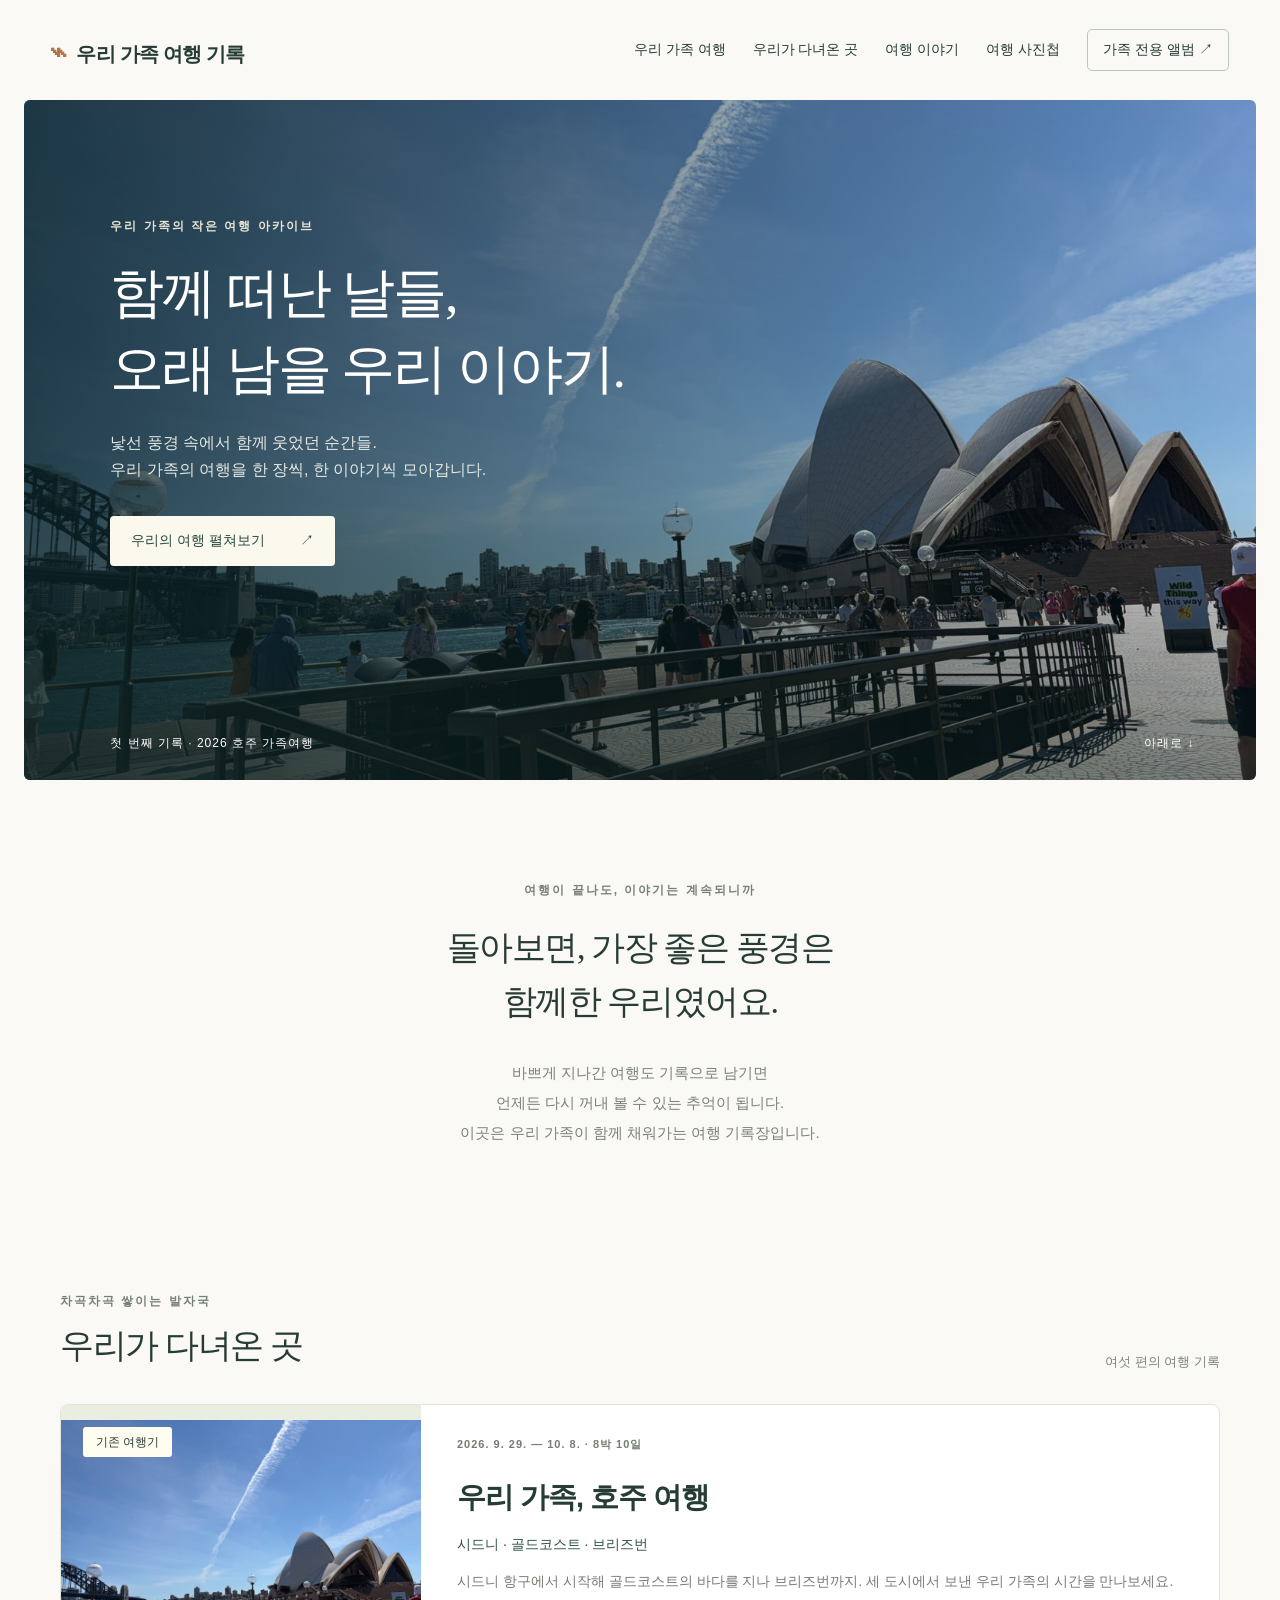
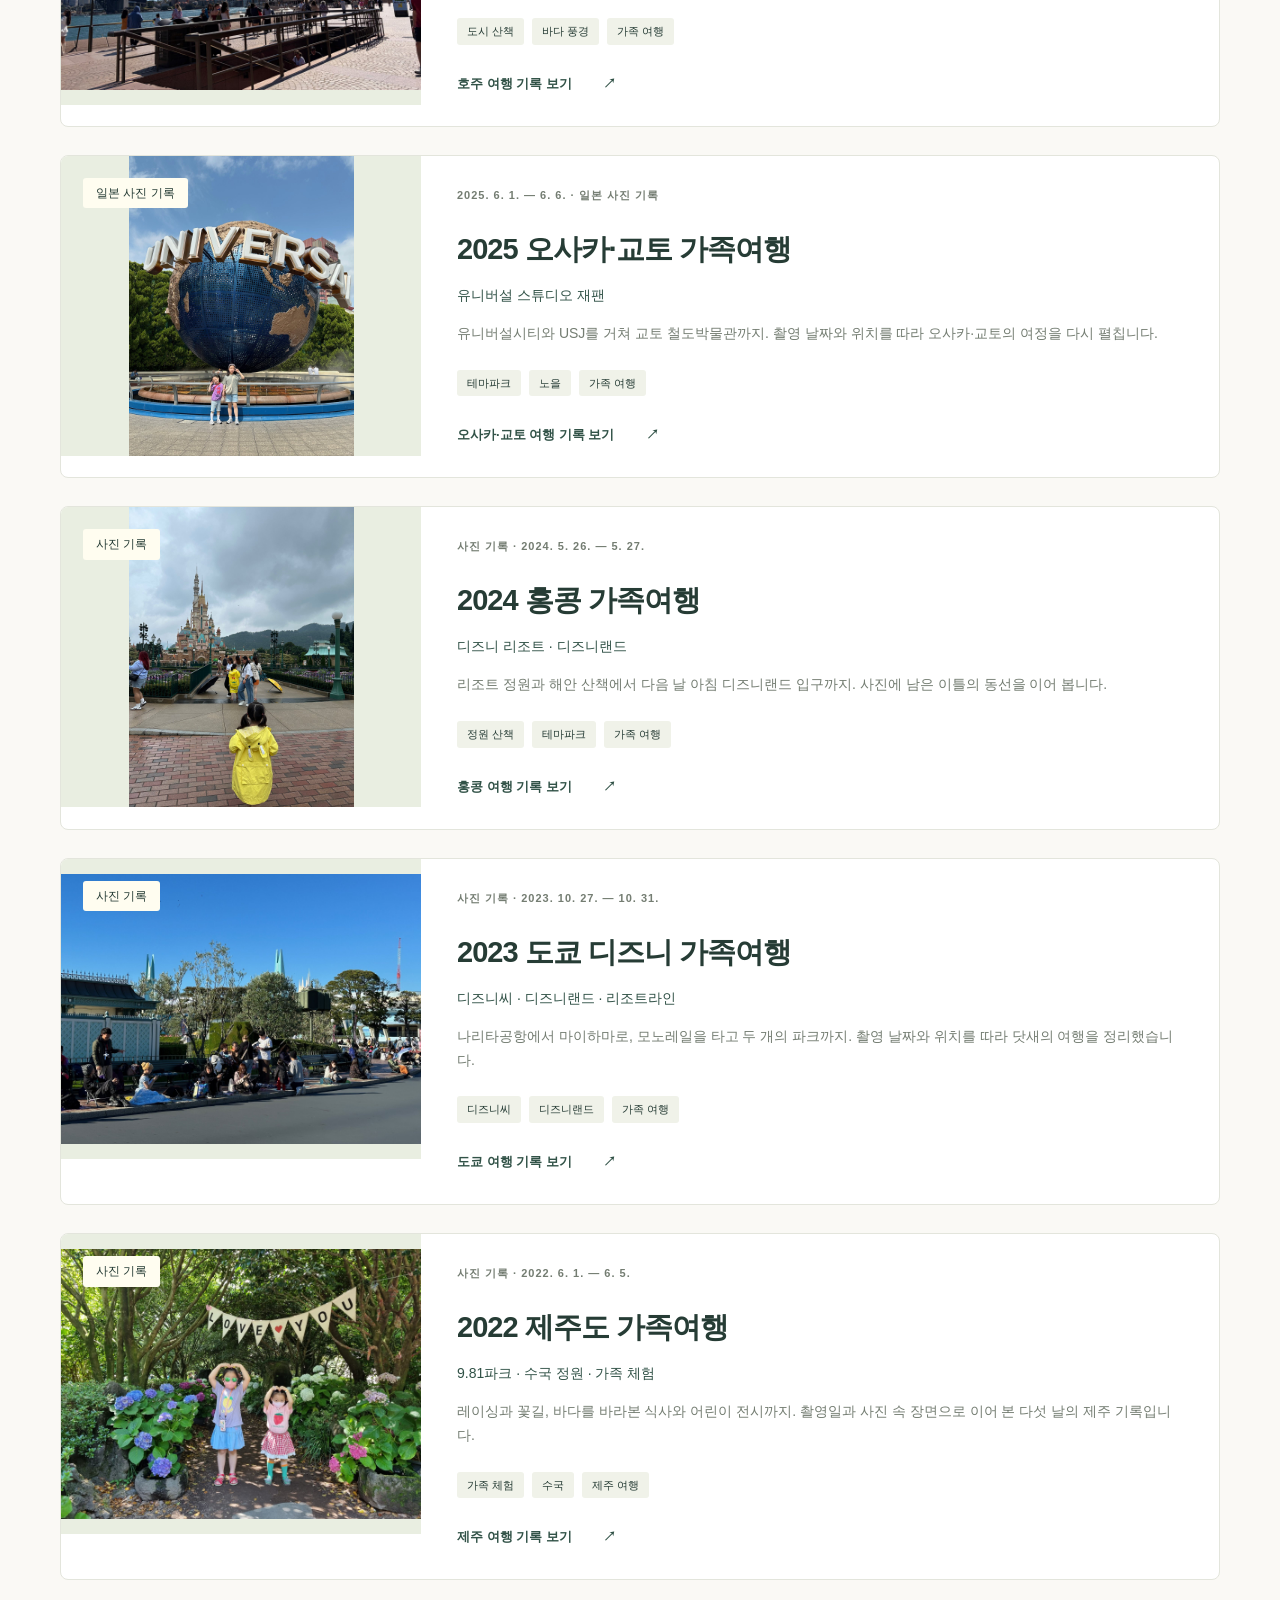
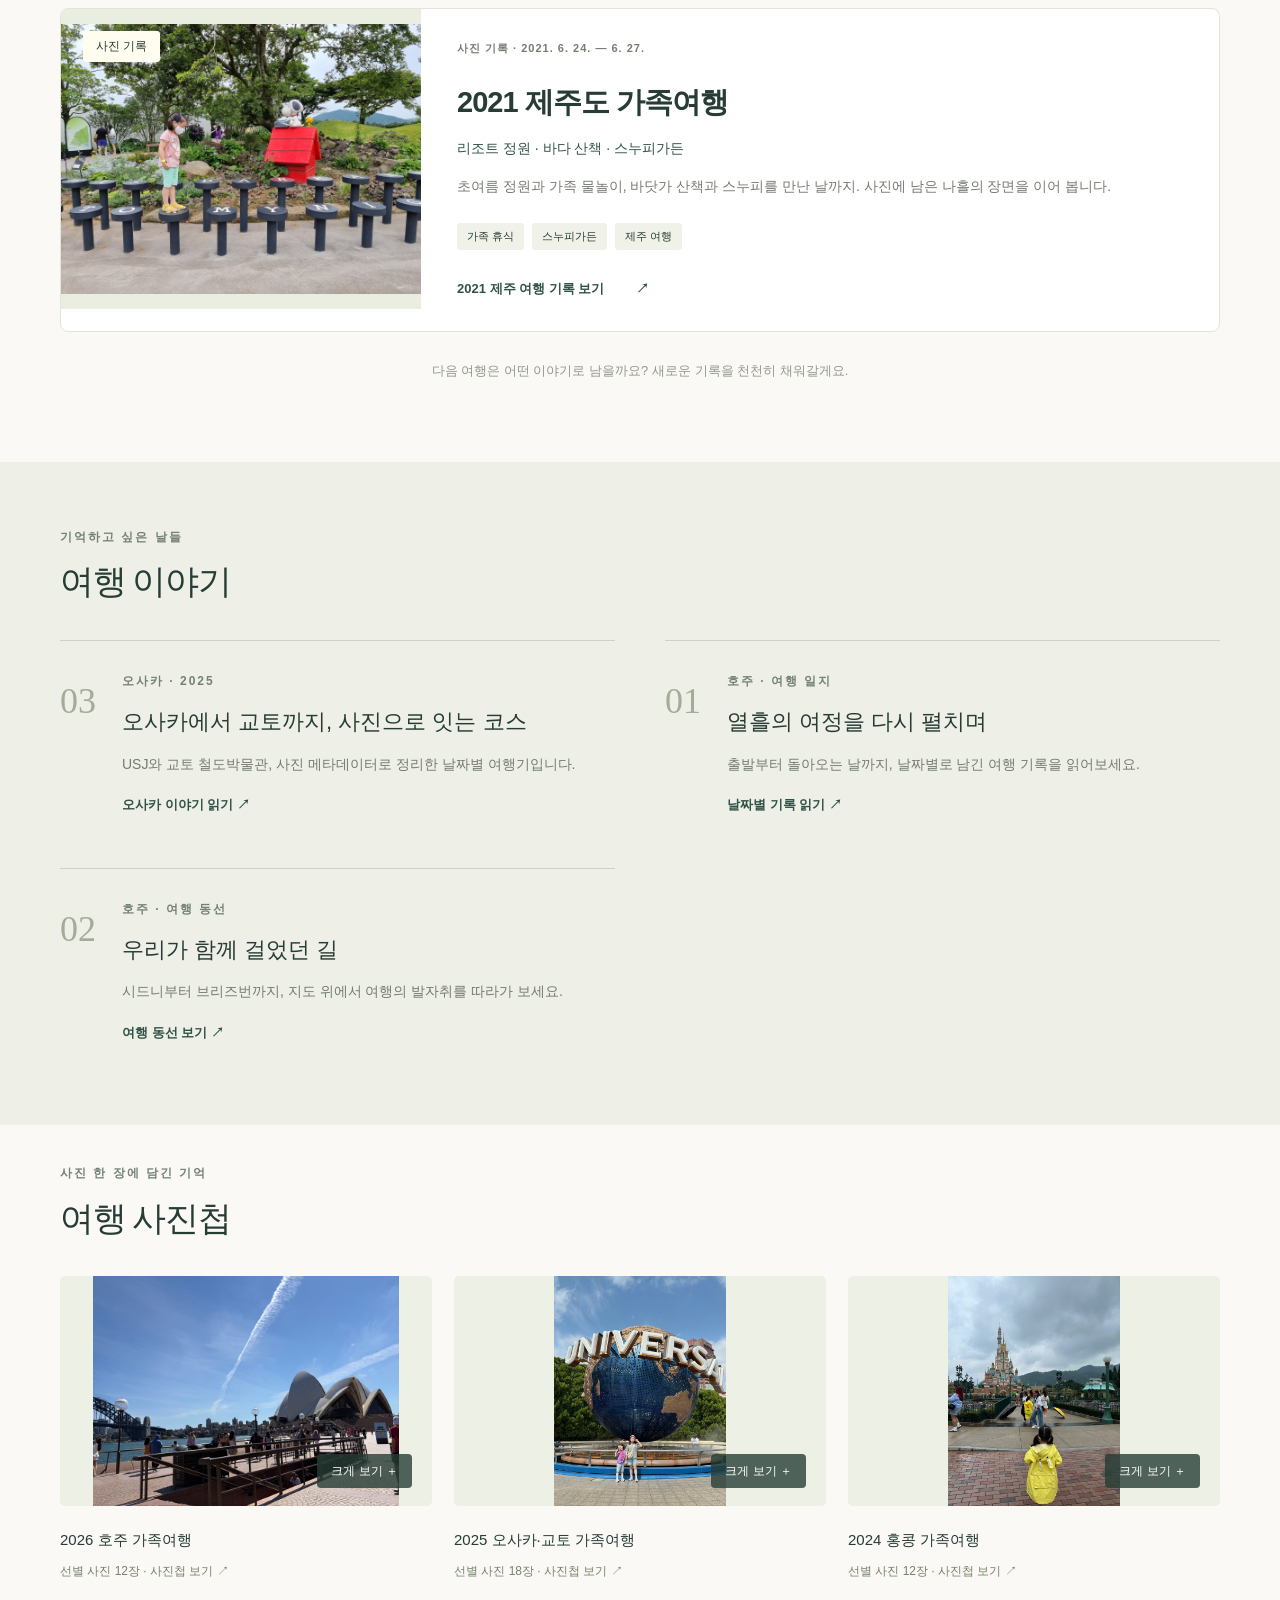
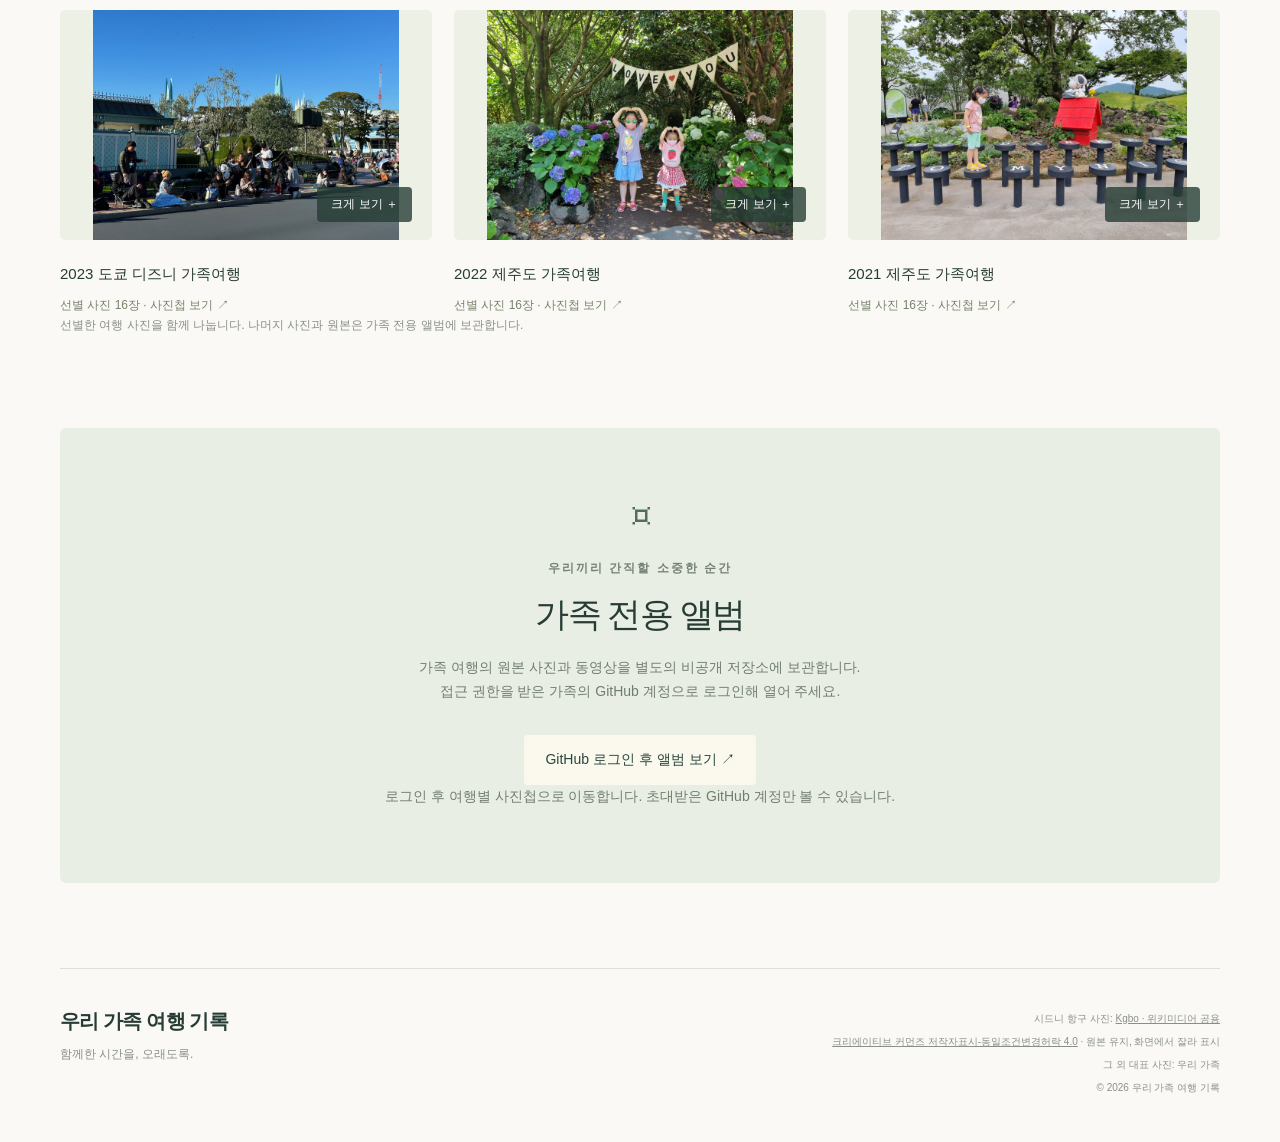
==== commit ea0f3adc: "feat: add Google place maps and curated family travel photo galleries" ====
--- a/index.html
+++ b/index.html
@@ -1,10 +1,10 @@
 <!doctype html>
-<html lang="ko"><head><meta charset="utf-8"><meta name="viewport" content="width=device-width,initial-scale=1"><meta name="description" content="함께 걷고, 보고, 웃었던 날들. 우리 가족의 여행과 추억을 차곡차곡 모으는 공간입니다."><meta name="theme-color" content="#234c43"><title>우리 가족 여행 기록</title><link rel="stylesheet" href="style.css"><link rel="stylesheet" href="travel.css?v=selected-photos-1"><script src="app.js" defer></script></head>
+<html lang="ko"><head><meta charset="utf-8"><meta name="viewport" content="width=device-width,initial-scale=1"><meta name="description" content="함께 걷고, 보고, 웃었던 날들. 우리 가족의 여행과 추억을 차곡차곡 모으는 공간입니다."><meta name="theme-color" content="#234c43"><title>우리 가족 여행 기록</title><link rel="stylesheet" href="style.css"><link rel="stylesheet" href="travel.css?v=journey-photos-2"><script src="app.js" defer></script></head>
 <body><a class="skip" href="#main">본문으로 바로가기</a><header><a class="brand" href="#home"><span class="mark" aria-hidden="true">⌁</span>우리 가족 여행 기록</a><button id="menu" aria-expanded="false" aria-controls="nav">메뉴 열기</button><nav id="nav" aria-label="주 메뉴"><a href="#home">우리 가족 여행</a><a href="#places">우리가 다녀온 곳</a><a href="#stories">여행 이야기</a><a href="#photos">여행 사진첩</a><a class="private-link" href="#family">가족 전용 앨범 <span aria-hidden="true">↗</span></a></nav></header>
-<main id="main"><section id="home" class="hero"><img src="assets/sydney-harbour.jpg" alt="시드니 항구와 오페라하우스, 하버브리지가 펼쳐진 풍경" fetchpriority="high"><div class="shade"></div><div class="hero-copy"><p class="eyebrow">우리 가족의 작은 여행 아카이브</p><h1>함께 떠난 날들,<br>오래 남을 우리 이야기.</h1><p>낯선 풍경 속에서 함께 웃었던 순간들.<br>우리 가족의 여행을 한 장씩, 한 이야기씩 모아갑니다.</p><a class="button light" href="#places">우리의 여행 펼쳐보기 <span>↗</span></a></div><div class="hero-bottom"><span>첫 번째 기록 · 2026 호주 가족여행</span><a href="#places" aria-label="여행 기록으로 내려가기">아래로 ↓</a></div></section>
+<main id="main"><section id="home" class="hero"><img src="assets/selected/australia-2026/curated-02.jpg" alt="시드니 오페라하우스와 항구" fetchpriority="high"><div class="shade"></div><div class="hero-copy"><p class="eyebrow">우리 가족의 작은 여행 아카이브</p><h1>함께 떠난 날들,<br>오래 남을 우리 이야기.</h1><p>낯선 풍경 속에서 함께 웃었던 순간들.<br>우리 가족의 여행을 한 장씩, 한 이야기씩 모아갑니다.</p><a class="button light" href="#places">우리의 여행 펼쳐보기 <span>↗</span></a></div><div class="hero-bottom"><span>첫 번째 기록 · 2026 호주 가족여행</span><a href="#places" aria-label="여행 기록으로 내려가기">아래로 ↓</a></div></section>
 <section class="intro wrap"><p class="eyebrow">여행이 끝나도, 이야기는 계속되니까</p><h2>돌아보면, 가장 좋은 풍경은<br>함께한 우리였어요.</h2><p>바쁘게 지나간 여행도 기록으로 남기면<br>언제든 다시 꺼내 볼 수 있는 추억이 됩니다.<br>이곳은 우리 가족이 함께 채워가는 여행 기록장입니다.</p></section>
-<section id="places" class="wrap section"><div class="section-title"><div><p class="eyebrow">차곡차곡 쌓이는 발자국</p><h2>우리가 다녀온 곳</h2></div><span class="count">여섯 편의 여행 기록</span></div><article class="trip"><a class="trip-image" href="australia-2026.html"><img src="assets/sydney-harbour.jpg" alt="2026 호주 가족여행 기록 열기" loading="lazy"><span class="badge">호주 · 2026</span></a><div class="trip-copy"><p class="eyebrow">2026. 9. 29. — 10. 8. · 8박 10일</p><h3>우리 가족, 호주 여행</h3><p class="cities">시드니 · 골드코스트 · 브리즈번</p><p>시드니 항구에서 시작해 골드코스트의 바다를 지나 브리즈번까지. 세 도시에서 보낸 우리 가족의 시간을 만나보세요.</p><div class="tags"><span>도시 산책</span><span>바다 풍경</span><span>가족 여행</span></div><a class="text-link" href="australia-2026.html">호주 여행 기록 보기 <span>↗</span></a></div></article><article class="trip osaka-card selected-trip-card"><a class="trip-image" href="osaka-2025.html"><img src="assets/osaka-2025/sunset.jpg" alt="오사카 공원 너머로 지는 해" loading="lazy"><span class="badge">일본 사진 기록</span></a><div class="trip-copy"><p class="eyebrow">2025. 6. 1. — 6. 6. · 일본 사진 기록</p><h3>2025 오사카·교토 가족여행</h3><p class="cities">유니버설 스튜디오 재팬</p><p>유니버설시티와 USJ를 거쳐 교토 철도박물관까지. 촬영 날짜와 위치를 따라 오사카·교토의 여정을 다시 펼칩니다.</p><div class="tags"><span>테마파크</span><span>노을</span><span>가족 여행</span></div><a class="text-link" href="osaka-2025.html">오사카·교토 여행 기록 보기 <span>↗</span></a></div></article><article class="trip osaka-card selected-trip-card"><a class="trip-image" href="hong-kong-2024.html"><img src="assets/selected/hong-kong-2024/scene-01.jpg" alt="홍콩 리조트의 정원 산책길" loading="lazy"><span class="badge">사진 기록</span></a><div class="trip-copy"><p class="eyebrow">사진 기록 · 2024. 5. 26. — 5. 27.</p><h3>2024 홍콩 가족여행</h3><p class="cities">디즈니 리조트 · 디즈니랜드</p><p>리조트 정원과 해안 산책에서 다음 날 아침 디즈니랜드 입구까지. 사진에 남은 이틀의 동선을 이어 봅니다.</p><div class="tags"><span>정원 산책</span><span>테마파크</span><span>가족 여행</span></div><a class="text-link" href="hong-kong-2024.html">홍콩 여행 기록 보기 <span>↗</span></a></div></article><article class="trip osaka-card selected-trip-card"><a class="trip-image" href="tokyo-2023.html"><img src="assets/selected/tokyo-2023/scene-01.jpg" alt="도쿄 디즈니씨의 항구 풍경" loading="lazy"><span class="badge">사진 기록</span></a><div class="trip-copy"><p class="eyebrow">사진 기록 · 2023. 10. 27. — 10. 31.</p><h3>2023 도쿄 디즈니 가족여행</h3><p class="cities">디즈니씨 · 디즈니랜드 · 리조트라인</p><p>나리타공항에서 마이하마로, 모노레일을 타고 두 개의 파크까지. 촬영 날짜와 위치를 따라 닷새의 여행을 정리했습니다.</p><div class="tags"><span>디즈니씨</span><span>디즈니랜드</span><span>가족 여행</span></div><a class="text-link" href="tokyo-2023.html">도쿄 여행 기록 보기 <span>↗</span></a></div></article><article class="trip osaka-card selected-trip-card"><a class="trip-image" href="jeju-2022.html"><img src="assets/selected/jeju-2022/cover.jpg" alt="제주의 수국과 초록 정원" loading="lazy"><span class="badge">사진 기록</span></a><div class="trip-copy"><p class="eyebrow">사진 기록 · 2022. 6. 1. — 6. 5.</p><h3>2022 제주도 가족여행</h3><p class="cities">9.81파크 · 수국 정원 · 가족 체험</p><p>레이싱과 꽃길, 바다를 바라본 식사와 어린이 전시까지. 촬영일과 사진 속 장면으로 이어 본 다섯 날의 제주 기록입니다.</p><div class="tags"><span>가족 체험</span><span>수국</span><span>제주 여행</span></div><a class="text-link" href="jeju-2022.html">제주 여행 기록 보기 <span>↗</span></a></div></article><article class="trip osaka-card selected-trip-card"><a class="trip-image" href="jeju-2021.html"><img src="assets/selected/jeju-2021/cover.jpg" alt="제주 해안 산책길과 정원 풍경" loading="lazy"><span class="badge">사진 기록</span></a><div class="trip-copy"><p class="eyebrow">사진 기록 · 2021. 6. 24. — 6. 27.</p><h3>2021 제주도 가족여행</h3><p class="cities">리조트 정원 · 바다 산책 · 스누피가든</p><p>초여름 정원과 가족 물놀이, 바닷가 산책과 스누피를 만난 날까지. 사진에 남은 나흘의 장면을 이어 봅니다.</p><div class="tags"><span>가족 휴식</span><span>스누피가든</span><span>제주 여행</span></div><a class="text-link" href="jeju-2021.html">2021 제주 여행 기록 보기 <span>↗</span></a></div></article><p class="next">다음 여행은 어떤 이야기로 남을까요? 새로운 기록을 천천히 채워갈게요.</p></section>
+<section id="places" class="wrap section"><div class="section-title"><div><p class="eyebrow">차곡차곡 쌓이는 발자국</p><h2>우리가 다녀온 곳</h2></div><span class="count">여섯 편의 여행 기록</span></div><article class="trip selected-trip-card"><a class="trip-image" href="australia-2026.html"><img src="assets/selected/australia-2026/curated-02.jpg" alt="시드니 오페라하우스와 항구" loading="lazy"><span class="badge">기존 여행기</span></a><div class="trip-copy"><p class="eyebrow">2026. 9. 29. — 10. 8. · 8박 10일</p><h3>우리 가족, 호주 여행</h3><p class="cities">시드니 · 골드코스트 · 브리즈번</p><p>시드니 항구에서 시작해 골드코스트의 바다를 지나 브리즈번까지. 세 도시에서 보낸 우리 가족의 시간을 만나보세요.</p><div class="tags"><span>도시 산책</span><span>바다 풍경</span><span>가족 여행</span></div><a class="text-link" href="australia-2026.html">호주 여행 기록 보기 <span>↗</span></a></div></article><article class="trip osaka-card selected-trip-card"><a class="trip-image" href="osaka-2025.html"><img src="assets/selected/osaka-2025/curated-01.jpg" alt="유니버설 스튜디오의 지구본" loading="lazy"><span class="badge">일본 사진 기록</span></a><div class="trip-copy"><p class="eyebrow">2025. 6. 1. — 6. 6. · 일본 사진 기록</p><h3>2025 오사카·교토 가족여행</h3><p class="cities">유니버설 스튜디오 재팬</p><p>유니버설시티와 USJ를 거쳐 교토 철도박물관까지. 촬영 날짜와 위치를 따라 오사카·교토의 여정을 다시 펼칩니다.</p><div class="tags"><span>테마파크</span><span>노을</span><span>가족 여행</span></div><a class="text-link" href="osaka-2025.html">오사카·교토 여행 기록 보기 <span>↗</span></a></div></article><article class="trip osaka-card selected-trip-card"><a class="trip-image" href="hong-kong-2024.html"><img src="assets/selected/hong-kong-2024/curated-01.jpg" alt="디즈니 성 앞에서" loading="lazy"><span class="badge">사진 기록</span></a><div class="trip-copy"><p class="eyebrow">사진 기록 · 2024. 5. 26. — 5. 27.</p><h3>2024 홍콩 가족여행</h3><p class="cities">디즈니 리조트 · 디즈니랜드</p><p>리조트 정원과 해안 산책에서 다음 날 아침 디즈니랜드 입구까지. 사진에 남은 이틀의 동선을 이어 봅니다.</p><div class="tags"><span>정원 산책</span><span>테마파크</span><span>가족 여행</span></div><a class="text-link" href="hong-kong-2024.html">홍콩 여행 기록 보기 <span>↗</span></a></div></article><article class="trip osaka-card selected-trip-card"><a class="trip-image" href="tokyo-2023.html"><img src="assets/selected/tokyo-2023/curated-01.jpg" alt="도쿄 디즈니랜드의 푸른 하늘" loading="lazy"><span class="badge">사진 기록</span></a><div class="trip-copy"><p class="eyebrow">사진 기록 · 2023. 10. 27. — 10. 31.</p><h3>2023 도쿄 디즈니 가족여행</h3><p class="cities">디즈니씨 · 디즈니랜드 · 리조트라인</p><p>나리타공항에서 마이하마로, 모노레일을 타고 두 개의 파크까지. 촬영 날짜와 위치를 따라 닷새의 여행을 정리했습니다.</p><div class="tags"><span>디즈니씨</span><span>디즈니랜드</span><span>가족 여행</span></div><a class="text-link" href="tokyo-2023.html">도쿄 여행 기록 보기 <span>↗</span></a></div></article><article class="trip osaka-card selected-trip-card"><a class="trip-image" href="jeju-2022.html"><img src="assets/selected/jeju-2022/curated-01.jpg" alt="수국 정원에서 함께" loading="lazy"><span class="badge">사진 기록</span></a><div class="trip-copy"><p class="eyebrow">사진 기록 · 2022. 6. 1. — 6. 5.</p><h3>2022 제주도 가족여행</h3><p class="cities">9.81파크 · 수국 정원 · 가족 체험</p><p>레이싱과 꽃길, 바다를 바라본 식사와 어린이 전시까지. 촬영일과 사진 속 장면으로 이어 본 다섯 날의 제주 기록입니다.</p><div class="tags"><span>가족 체험</span><span>수국</span><span>제주 여행</span></div><a class="text-link" href="jeju-2022.html">제주 여행 기록 보기 <span>↗</span></a></div></article><article class="trip osaka-card selected-trip-card"><a class="trip-image" href="jeju-2021.html"><img src="assets/selected/jeju-2021/curated-01.jpg" alt="스누피가든에서 함께" loading="lazy"><span class="badge">사진 기록</span></a><div class="trip-copy"><p class="eyebrow">사진 기록 · 2021. 6. 24. — 6. 27.</p><h3>2021 제주도 가족여행</h3><p class="cities">리조트 정원 · 바다 산책 · 스누피가든</p><p>초여름 정원과 가족 물놀이, 바닷가 산책과 스누피를 만난 날까지. 사진에 남은 나흘의 장면을 이어 봅니다.</p><div class="tags"><span>가족 휴식</span><span>스누피가든</span><span>제주 여행</span></div><a class="text-link" href="jeju-2021.html">2021 제주 여행 기록 보기 <span>↗</span></a></div></article><p class="next">다음 여행은 어떤 이야기로 남을까요? 새로운 기록을 천천히 채워갈게요.</p></section>
 <section id="stories" class="story-section"><div class="wrap section"><div class="section-title"><div><p class="eyebrow">기억하고 싶은 날들</p><h2>여행 이야기</h2></div></div><div class="story-grid"><a href="osaka-2025.html" class="story"><span class="story-number">03</span><div><p class="eyebrow">오사카 · 2025</p><h3>오사카에서 교토까지, 사진으로 잇는 코스</h3><p>USJ와 교토 철도박물관, 사진 메타데이터로 정리한 날짜별 여행기입니다.</p><span class="text-link">오사카 이야기 읽기 ↗</span></div></a><a href="australia-2026.html#days" class="story"><span class="story-number">01</span><div><p class="eyebrow">호주 · 여행 일지</p><h3>열흘의 여정을 다시 펼치며</h3><p>출발부터 돌아오는 날까지, 날짜별로 남긴 여행 기록을 읽어보세요.</p><span class="text-link">날짜별 기록 읽기 ↗</span></div></a><a href="australia-2026.html#route" class="story"><span class="story-number">02</span><div><p class="eyebrow">호주 · 여행 동선</p><h3>우리가 함께 걸었던 길</h3><p>시드니부터 브리즈번까지, 지도 위에서 여행의 발자취를 따라가 보세요.</p><span class="text-link">여행 동선 보기 ↗</span></div></a></div></div></section>
-<section id="photos" class="wrap section"><div class="section-title"><div><p class="eyebrow">사진 한 장에 담긴 기억</p><h2>여행 사진첩</h2></div></div><figure class="photo"><button id="open-photo" aria-label="시드니 항구 대표 풍경 사진 크게 보기"><img src="assets/sydney-harbour.jpg" alt="푸른 바다를 배경으로 바라본 시드니 항구 전경" loading="lazy"><span>사진 크게 보기 ＋</span></button><figcaption><div><strong>시드니, 항구의 풍경</strong><p>호주 여행을 여는 대표 풍경 사진</p></div><span>공개 대표 사진</span></figcaption></figure><p><a class="text-link" href="osaka-2025.html#osaka-photos">2025 오사카 여행 사진첩 보기 ↗</a></p><p class="note">이 사진첩에는 공개 가능한 대표 풍경만 담습니다. 가족의 비공개 사진은 포함하지 않습니다.</p></section>
+<section id="photos" class="wrap section"><div class="section-title"><div><p class="eyebrow">사진 한 장에 담긴 기억</p><h2>여행 사진첩</h2></div></div><div class="home-photo-grid"><figure class="photo"><button class="gallery-photo" data-src="assets/selected/australia-2026/curated-02.jpg" data-caption="시드니 오페라하우스와 항구" aria-label="2026 호주 가족여행 대표 사진 크게 보기"><img src="assets/selected/australia-2026/curated-02.jpg" alt="시드니 오페라하우스와 항구" loading="lazy"><span>크게 보기 ＋</span></button><figcaption><a href="australia-2026.html#album"><strong>2026 호주 가족여행</strong><p>선별 사진 12장 · 사진첩 보기 ↗</p></a></figcaption></figure><figure class="photo"><button class="gallery-photo" data-src="assets/selected/osaka-2025/curated-01.jpg" data-caption="유니버설 스튜디오의 지구본" aria-label="2025 오사카·교토 가족여행 대표 사진 크게 보기"><img src="assets/selected/osaka-2025/curated-01.jpg" alt="유니버설 스튜디오의 지구본" loading="lazy"><span>크게 보기 ＋</span></button><figcaption><a href="osaka-2025.html#album"><strong>2025 오사카·교토 가족여행</strong><p>선별 사진 18장 · 사진첩 보기 ↗</p></a></figcaption></figure><figure class="photo"><button class="gallery-photo" data-src="assets/selected/hong-kong-2024/curated-01.jpg" data-caption="디즈니 성 앞에서" aria-label="2024 홍콩 가족여행 대표 사진 크게 보기"><img src="assets/selected/hong-kong-2024/curated-01.jpg" alt="디즈니 성 앞에서" loading="lazy"><span>크게 보기 ＋</span></button><figcaption><a href="hong-kong-2024.html#album"><strong>2024 홍콩 가족여행</strong><p>선별 사진 12장 · 사진첩 보기 ↗</p></a></figcaption></figure><figure class="photo"><button class="gallery-photo" data-src="assets/selected/tokyo-2023/curated-01.jpg" data-caption="도쿄 디즈니랜드의 푸른 하늘" aria-label="2023 도쿄 디즈니 가족여행 대표 사진 크게 보기"><img src="assets/selected/tokyo-2023/curated-01.jpg" alt="도쿄 디즈니랜드의 푸른 하늘" loading="lazy"><span>크게 보기 ＋</span></button><figcaption><a href="tokyo-2023.html#album"><strong>2023 도쿄 디즈니 가족여행</strong><p>선별 사진 16장 · 사진첩 보기 ↗</p></a></figcaption></figure><figure class="photo"><button class="gallery-photo" data-src="assets/selected/jeju-2022/curated-01.jpg" data-caption="수국 정원에서 함께" aria-label="2022 제주도 가족여행 대표 사진 크게 보기"><img src="assets/selected/jeju-2022/curated-01.jpg" alt="수국 정원에서 함께" loading="lazy"><span>크게 보기 ＋</span></button><figcaption><a href="jeju-2022.html#album"><strong>2022 제주도 가족여행</strong><p>선별 사진 16장 · 사진첩 보기 ↗</p></a></figcaption></figure><figure class="photo"><button class="gallery-photo" data-src="assets/selected/jeju-2021/curated-01.jpg" data-caption="스누피가든에서 함께" aria-label="2021 제주도 가족여행 대표 사진 크게 보기"><img src="assets/selected/jeju-2021/curated-01.jpg" alt="스누피가든에서 함께" loading="lazy"><span>크게 보기 ＋</span></button><figcaption><a href="jeju-2021.html#album"><strong>2021 제주도 가족여행</strong><p>선별 사진 16장 · 사진첩 보기 ↗</p></a></figcaption></figure></div><p class="note">선별한 여행 사진을 함께 나눕니다. 나머지 사진과 원본은 가족 전용 앨범에 보관합니다.</p></section>
 <section id="family" class="family wrap"><div class="lock" aria-hidden="true">⌑</div><p class="eyebrow">우리끼리 간직할 소중한 순간</p><h2>가족 전용 앨범</h2><p>가족 여행의 원본 사진과 동영상을 별도의 비공개 저장소에 보관합니다.<br>접근 권한을 받은 가족의 GitHub 계정으로 로그인해 열어 주세요.</p><a class="button light" href="https://github.com/login?return_to=%2Fksangki%2Ffamily-travel-private%2Fblob%2Fmain%2Falbums%2FREADME.md" rel="noopener noreferrer" target="_blank">GitHub 로그인 후 앨범 보기 ↗</a><p class="note">로그인 후 여행별 사진첩으로 이동합니다. 초대받은 GitHub 계정만 볼 수 있습니다.</p></section>
-</main><footer class="wrap"><div><a class="brand" href="#home">우리 가족 여행 기록</a><p>함께한 시간을, 오래도록.</p></div><div class="credits"><p>시드니 항구 사진: <a href="https://commons.wikimedia.org/wiki/File:Sydney_Harbour_Bridge_and_Sydney_Opera_House_panorama.jpg">Kgbo · 위키미디어 공용</a></p><p><a href="https://creativecommons.org/licenses/by-sa/4.0/deed.ko">크리에이티브 커먼즈 저작자표시-동일조건변경허락 4.0</a> · 원본 유지, 화면에서 잘라 표시</p><p>그 외 대표 사진: 우리 가족</p><p>© 2026 우리 가족 여행 기록</p></div></footer><dialog id="viewer" aria-labelledby="caption"><button id="close-photo" class="close">닫기 ×</button><img src="assets/sydney-harbour.jpg" alt="시드니 항구 풍경 확대 사진"><p id="caption">시드니 항구 · 공개 대표 풍경 사진</p></dialog></body></html>+</main><footer class="wrap"><div><a class="brand" href="#home">우리 가족 여행 기록</a><p>함께한 시간을, 오래도록.</p></div><div class="credits"><p>시드니 항구 사진: <a href="https://commons.wikimedia.org/wiki/File:Sydney_Harbour_Bridge_and_Sydney_Opera_House_panorama.jpg">Kgbo · 위키미디어 공용</a></p><p><a href="https://creativecommons.org/licenses/by-sa/4.0/deed.ko">크리에이티브 커먼즈 저작자표시-동일조건변경허락 4.0</a> · 원본 유지, 화면에서 잘라 표시</p><p>그 외 대표 사진: 우리 가족</p><p>© 2026 우리 가족 여행 기록</p></div></footer><dialog id="viewer" aria-labelledby="caption"><button id="close-photo" class="close">닫기 ×</button><img src="assets/sydney-harbour.jpg" alt="시드니 항구 풍경 확대 사진"><p id="caption">시드니 항구 · 우리 가족 여행 사진</p></dialog></body></html>
--- a/travel.css
+++ b/travel.css
@@ -1,3 +1,9 @@
 [hidden]{display:none!important}.record-hero{height:470px;min-height:400px}.record-hero h1{font-size:clamp(30px,4vw,56px)}.record-hero .hero-copy{top:23%;right:5%}.period{font-size:13px;color:#eeecdd;display:block;margin-top:25px}.hong-kong-background{position:absolute;inset:0;background:radial-gradient(ellipse at 78% 80%,#9fae8044,transparent 50%),linear-gradient(115deg,#173f36,#486c55);overflow:hidden}.hong-kong-background>span{position:absolute;right:5%;bottom:-70px;font-family:serif;font-size:270px;color:#ffffff10;letter-spacing:-20px}.hong-kong-background i{position:absolute;right:8%;top:15%;font-style:normal;writing-mode:vertical-rl;color:#c9d1aa;letter-spacing:10px;font-size:13px}.record-nav{display:flex;justify-content:center;gap:34px;padding:20px;border-bottom:1px solid #dce1d6;font-size:13px;flex-wrap:wrap}.record-nav a:hover{text-decoration:underline}.record-overview{display:grid;grid-template-columns:1.2fr 1fr;gap:65px;padding-top:75px}.record-overview h2{font-size:30px}.lead{color:#667263;font-size:15px;line-height:1.9}.summary-list{padding-left:20px;color:#657260;font-size:14px;line-height:1.9}.summary-list li{padding:7px 0}.record-facts{background:#eef0e7;padding:32px;border-radius:7px;align-self:start}.stats-row{display:flex;justify-content:space-between;gap:12px;margin-bottom:24px}.stats-row strong{font-size:34px;font-family:Georgia,serif;font-weight:500}.stats-row small{display:block;font-family:Arial,sans-serif;font-size:10px;color:#7a8575;margin-top:4px}.record-facts>p:not(.eyebrow){font-size:13px;color:#6b7664;line-height:1.9}.route-ribbon{display:flex;flex-wrap:wrap;gap:8px;list-style:none;padding:0;margin-bottom:25px}.route-ribbon li{border:1px solid #bdc8b7;padding:6px 12px;font-size:12px;border-radius:4px}.route-ribbon li:not(:last-child):after{content:' →';margin-left:10px;color:#7d8b75}.route-map{background:#fafbf5;border:1px solid #d9dfd1;border-radius:10px;overflow:hidden}.route-map svg{width:100%;max-height:430px}.map-bg{fill:#f4f5ec}.map-lines line{stroke:#a1ad8d;stroke-width:3;stroke-dasharray:6 5}.map-node circle{fill:#a5b29a;stroke:#fff;stroke-width:3}.map-node.active circle{fill:#264f41;stroke:#b9894c;stroke-width:4}.map-number{fill:#fff;text-anchor:middle;font-size:14px;font-family:Arial,sans-serif}.map-label{fill:#476147;font-size:13px;text-anchor:middle}.north-arrow{stroke:#8b9d7f;stroke-width:2;fill:none}.map-buttons,.day-filters{display:flex;flex-wrap:wrap;gap:8px}.map-buttons{padding:18px 25px;border-top:1px solid #e0e5d7}.map-buttons button,.day-filters button{border:1px solid #bac8b4;background:transparent;color:#476344;padding:8px 14px;border-radius:4px;font:inherit;font-size:12px}.map-buttons button[aria-pressed=true],.day-filters button[aria-pressed=true]{background:#2c5142;color:#fff;border-color:#2c5142}.route-map>p{padding:0 25px;font-size:12px;color:#71806a}.day-filters{margin-bottom:16px}.day-card{display:grid;grid-template-columns:155px 1fr;gap:34px;border-top:1px solid #d5ddce;padding:32px 0}.day-side{display:flex;flex-direction:column;align-items:start;gap:10px}.day-index{font-family:Georgia,serif;font-size:40px;color:#9aaa8e;line-height:1}.day-side time{font-size:12px;color:#7c8876}.evidence-badge{font-size:10px;background:#e9eee2;border-radius:3px;padding:4px 8px}.day-body h3{font-size:24px;font-weight:500;letter-spacing:-.7px;margin:0 0 20px}.day-body>.eyebrow{margin-bottom:8px;font-size:10px}.day-body>p{font-size:14px;line-height:1.95;color:#64715e}.day-body .evidence-detail{font-size:11px;color:#839078}.stop-list{display:flex;flex-wrap:wrap;list-style:none;padding:0;gap:5px 15px;margin:0 0 22px}.stop-list li{font-size:12px;color:#3b644e}.stop-list li:not(:last-child):after{content:' →';margin-left:12px;color:#b3bba9}.day-body details{border-left:2px solid #d6c5a5;padding:5px 15px;margin:20px 0;font-size:12px;color:#8c806b}.day-body details p{margin:10px 0 0}.day-body summary{cursor:pointer}.places-grid{display:grid;grid-template-columns:repeat(3,1fr);gap:20px}.place-card{padding:25px;background:#fafbf5;border:1px solid #dce1d5;border-radius:5px}.place-card>.eyebrow{font-size:9px;display:block;margin-bottom:12px}.place-card h3{font-size:18px;line-height:1.5;font-weight:500}.place-card p{font-size:13px;color:#76816e}.place-evidence{font-size:10px;color:#8a927d}.category-control{font-size:12px;color:#6b7c62}.category-control select{font:inherit;display:block;margin-top:5px;border:1px solid #b7c5ac;padding:7px 12px;background:#fafbf5;color:#36533d;border-radius:3px}.record-photos{display:grid;grid-template-columns:repeat(3,1fr);gap:20px}.record-photos .photo button{height:250px}.record-photos .photo:only-child{grid-column:1/-1}.record-cover-photo{width:100%;max-height:420px;object-fit:cover;border-radius:5px}.record-photos figcaption{font-size:12px;color:#7a8670;display:block}.record-photos figcaption a{text-decoration:underline}.locked-photo-panel{grid-column:1/-1;background:#eef1e6;border:1px dashed #b5c2a7;text-align:center;padding:50px 20px;border-radius:8px}.locked-photo-panel>span{font-size:40px}.locked-photo-panel h3{font-weight:500}.locked-photo-panel p{font-size:13px;color:#7b886f}.private-album-banner{display:flex;justify-content:space-between;align-items:center;gap:25px;margin-top:30px;padding:27px;background:#e7eddf;border-radius:6px}.private-album-banner h3{font-size:18px;font-weight:500;margin-bottom:6px}.private-album-banner p{font-size:12px;color:#76836b;margin:0}.private-album-banner .button{margin:0;flex-shrink:0}.outline{border:1px solid #bbc8b1;margin-bottom:24px;color:#3b5740}.evidence-section{border-top:1px solid #dae2d3;color:#6c7965;font-size:13px}.evidence-section h2{font-size:25px}.evidence-section details{background:#f0f2e9;padding:15px;margin:22px 0}.evidence-section summary{cursor:pointer}.evidence-section li a{text-decoration:underline}.evidence-section h3{font-size:16px;font-weight:500}.hong-kong-card{background:linear-gradient(145deg,#365f4b,#162f29);color:#f5f0dc;display:flex;align-items:center;overflow:hidden;padding:45px}.hong-kong-card strong{font-family:Georgia,'Batang',serif;font-size:36px;font-weight:500;position:relative;z-index:1;line-height:1.6}.hong-kong-card .badge{color:#35543b}.hk-card-year{position:absolute;right:5%;bottom:-12px;font-family:Georgia,serif;font-size:130px;line-height:1;color:#ffffff12}@media(max-width:800px){.record-nav{gap:12px 22px;padding:18px 12px;font-size:12px}.record-hero{height:380px;min-height:360px}.record-hero h1{font-size:32px;line-height:1.6}.record-hero .hero-copy{top:20%}.record-overview{grid-template-columns:1fr;gap:25px;padding-top:40px}.record-overview h2{font-size:25px}.record-facts{padding:25px}.day-card{grid-template-columns:1fr;gap:15px}.day-side{flex-direction:row;align-items:center;flex-wrap:wrap}.day-index{font-size:26px}.day-body h3{font-size:22px}.places-grid{grid-template-columns:1fr}.place-card{padding:22px}.record-photos{grid-template-columns:1fr}.record-photos .photo button{height:260px}.private-album-banner{flex-direction:column;align-items:start}.hong-kong-background>span{font-size:210px;bottom:-50px}.map-buttons{padding:12px;gap:6px}.map-buttons button{padding:7px 9px;font-size:10px}.route-map>p{padding:0 12px}.map-label{font-size:15px}.day-filters button{padding:7px 11px}.hong-kong-card{padding:40px}.hong-kong-card strong{font-size:29px}}
 /* Selected public photographs: compact frames, with uncropped people. */
 .selected-photo-hero{display:grid;grid-template-columns:1.15fr 1fr;gap:32px;align-items:center;height:auto;min-height:0;max-width:1160px;margin:24px auto;background:#edf0e5;color:#284b3c;padding:32px;border:1px solid #dfe5d6}.selected-photo-hero>img{grid-column:2;grid-row:1;position:static;height:240px;width:100%;object-fit:contain;background:#e5e9dc;border-radius:5px}.selected-photo-hero>.shade{display:none}.selected-photo-hero .hero-copy{grid-column:1;grid-row:1;position:static;padding:10px}.selected-photo-hero .hero-copy h1{font-size:32px;letter-spacing:-1.2px;line-height:1.5}.selected-photo-hero .hero-copy>.eyebrow{color:#75866d}.selected-photo-hero .hero-copy>p:not(.eyebrow),.selected-photo-hero .period{color:#6d7e63;font-size:13px}.selected-photos{grid-template-columns:repeat(4,minmax(0,1fr));gap:20px}.selected-photos .photo button{height:180px;background:#edf0e5}.selected-photos .photo img{object-fit:contain}.selected-photos .photo figcaption{font-size:12px;padding-top:12px}.selected-photos figcaption small{display:block;font-size:10px;color:#909c84;margin-top:4px}.selected-photos .photo button>span{font-size:10px;right:8px;bottom:8px;padding:3px 6px}.day-scene{margin:18px 0;width:240px;max-width:100%}.day-scene button{display:block;border:0;padding:0;width:100%;height:155px;border-radius:4px;overflow:hidden;background:#ecf0e4}.day-scene img{width:100%;height:100%;object-fit:contain}.day-scene figcaption{font-size:10px;color:#8c987e;margin-top:6px}.selected-trip-card{grid-template-columns:360px 1fr}.selected-trip-card .trip-image{min-height:260px;background:#e9eee1}.selected-trip-card .trip-image img{object-fit:contain;padding:14px}.selected-trip-card .trip-copy{padding:30px 36px}@media(max-width:1200px){.selected-photo-hero{margin-left:6%;margin-right:6%}.selected-trip-card{grid-template-columns:40% 1fr}}@media(max-width:800px){.selected-photo-hero{grid-template-columns:1fr;padding:22px;gap:15px}.selected-photo-hero>img{grid-column:1;grid-row:2;height:200px}.selected-photo-hero .hero-copy{grid-column:1;grid-row:1;padding:0}.selected-photo-hero .hero-copy h1{font-size:27px}.selected-photos{grid-template-columns:repeat(2,minmax(0,1fr));gap:16px}.selected-photos .photo button{height:150px}.selected-trip-card{grid-template-columns:1fr}.selected-trip-card .trip-image{min-height:220px}.selected-trip-card .trip-copy{padding:25px}.day-scene{width:220px}}@media(max-width:400px){.selected-photos .photo button{height:125px}}
+/* Photographic travel journals and live Google place maps. */
+.google-route-map iframe{display:block;width:100%;height:430px;border:0;background:#e6ecdf}.google-place-links{display:flex;flex-wrap:wrap;gap:12px 22px;padding:0 25px 20px;font-size:13px}.google-place-links a{text-decoration:underline;text-underline-offset:4px}.map-actions{padding:0 25px 12px}.map-actions .button{margin:0 0 10px}.map-actions .note{margin:10px 0}.selected-photos{grid-template-columns:repeat(3,minmax(0,1fr));gap:28px 22px}.selected-photos .photo button{height:230px}.selected-photo-hero>img{height:310px}.selected-trip-card .trip-image{height:300px}.selected-trip-card .trip-image img{padding:0;object-fit:contain}.day-scenes{display:grid;grid-template-columns:repeat(2,minmax(0,1fr));gap:18px;margin:22px 0}.day-scenes .day-scene{width:auto;margin:0}.day-scenes .day-scene button{height:210px}.day-scenes .day-scene figcaption{font-size:12px;line-height:1.6}.selected-photos .photo figcaption{line-height:1.7}.photo button:focus-visible,.day-scene button:focus-visible,.map-buttons button:focus-visible{outline:3px solid #b9894c;outline-offset:4px}
+@media(max-width:800px){.google-route-map iframe{height:340px}.google-place-links{padding:0 14px 18px}.map-actions{padding:0 14px 12px}.selected-photos{grid-template-columns:repeat(2,minmax(0,1fr));gap:22px 14px}.selected-photos .photo button{height:190px}.selected-photo-hero>img{height:240px}.selected-trip-card .trip-image{height:270px}.day-scenes .day-scene button{height:170px}}
+@media(max-width:480px){.day-scenes{grid-template-columns:1fr}.day-scenes .day-scene button{height:240px}.selected-photos .photo button{height:155px}.google-route-map iframe{height:300px}}
+.home-photo-grid{display:grid;grid-template-columns:repeat(3,minmax(0,1fr));gap:28px 22px}.home-photo-grid .photo button{height:230px;background:#edf0e5}.home-photo-grid .photo img{object-fit:contain}.home-photo-grid figcaption{display:block}.home-photo-grid figcaption p{font-size:12px;margin:8px 0 0;color:#76836b}.home-photo-grid figcaption strong{font-size:15px;font-weight:500}@media(max-width:800px){.home-photo-grid{grid-template-columns:repeat(2,minmax(0,1fr));gap:22px 14px}.home-photo-grid .photo button{height:180px}.home-photo-grid figcaption strong{font-size:13px}}@media(max-width:400px){.home-photo-grid .photo button{height:150px}}
+@media(max-width:800px){.record-nav{flex-direction:row;align-items:center;gap:8px 16px;padding:14px 12px}.record-nav a{padding:5px 0;font-size:12px}}
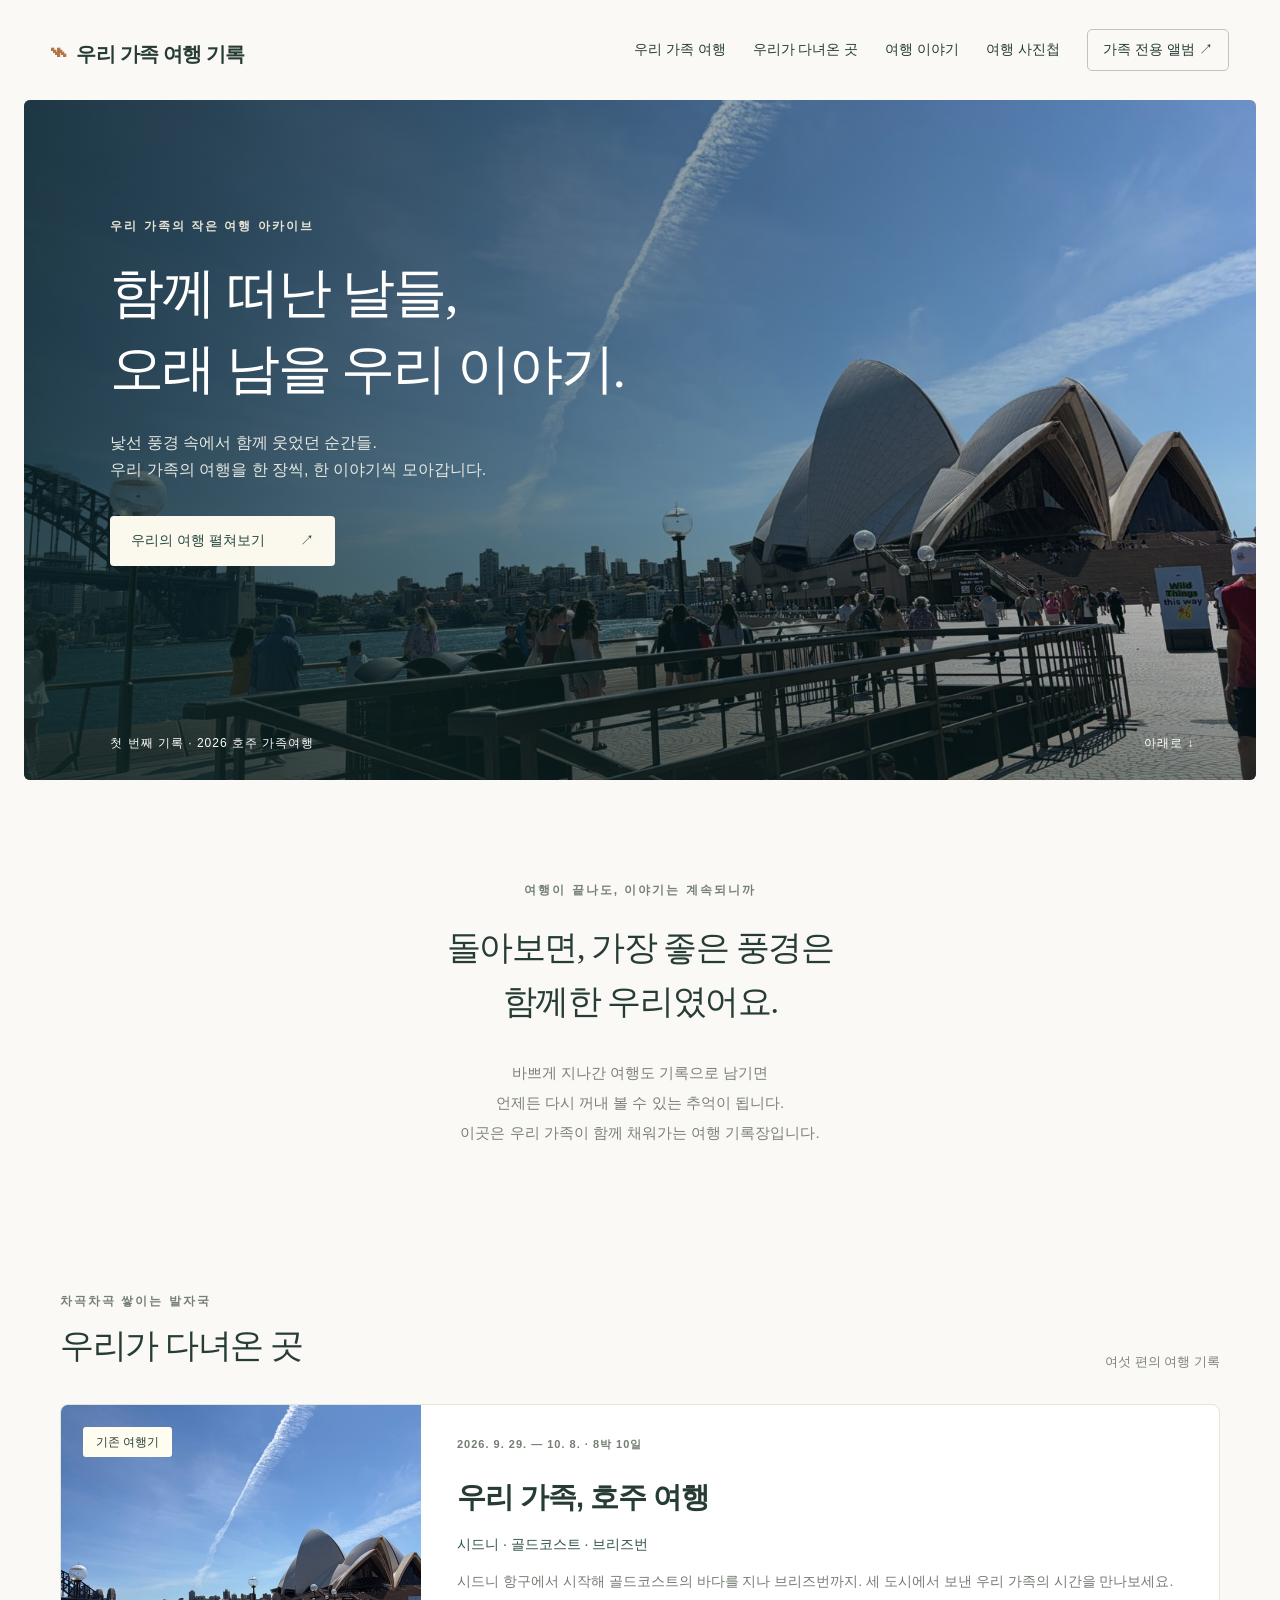
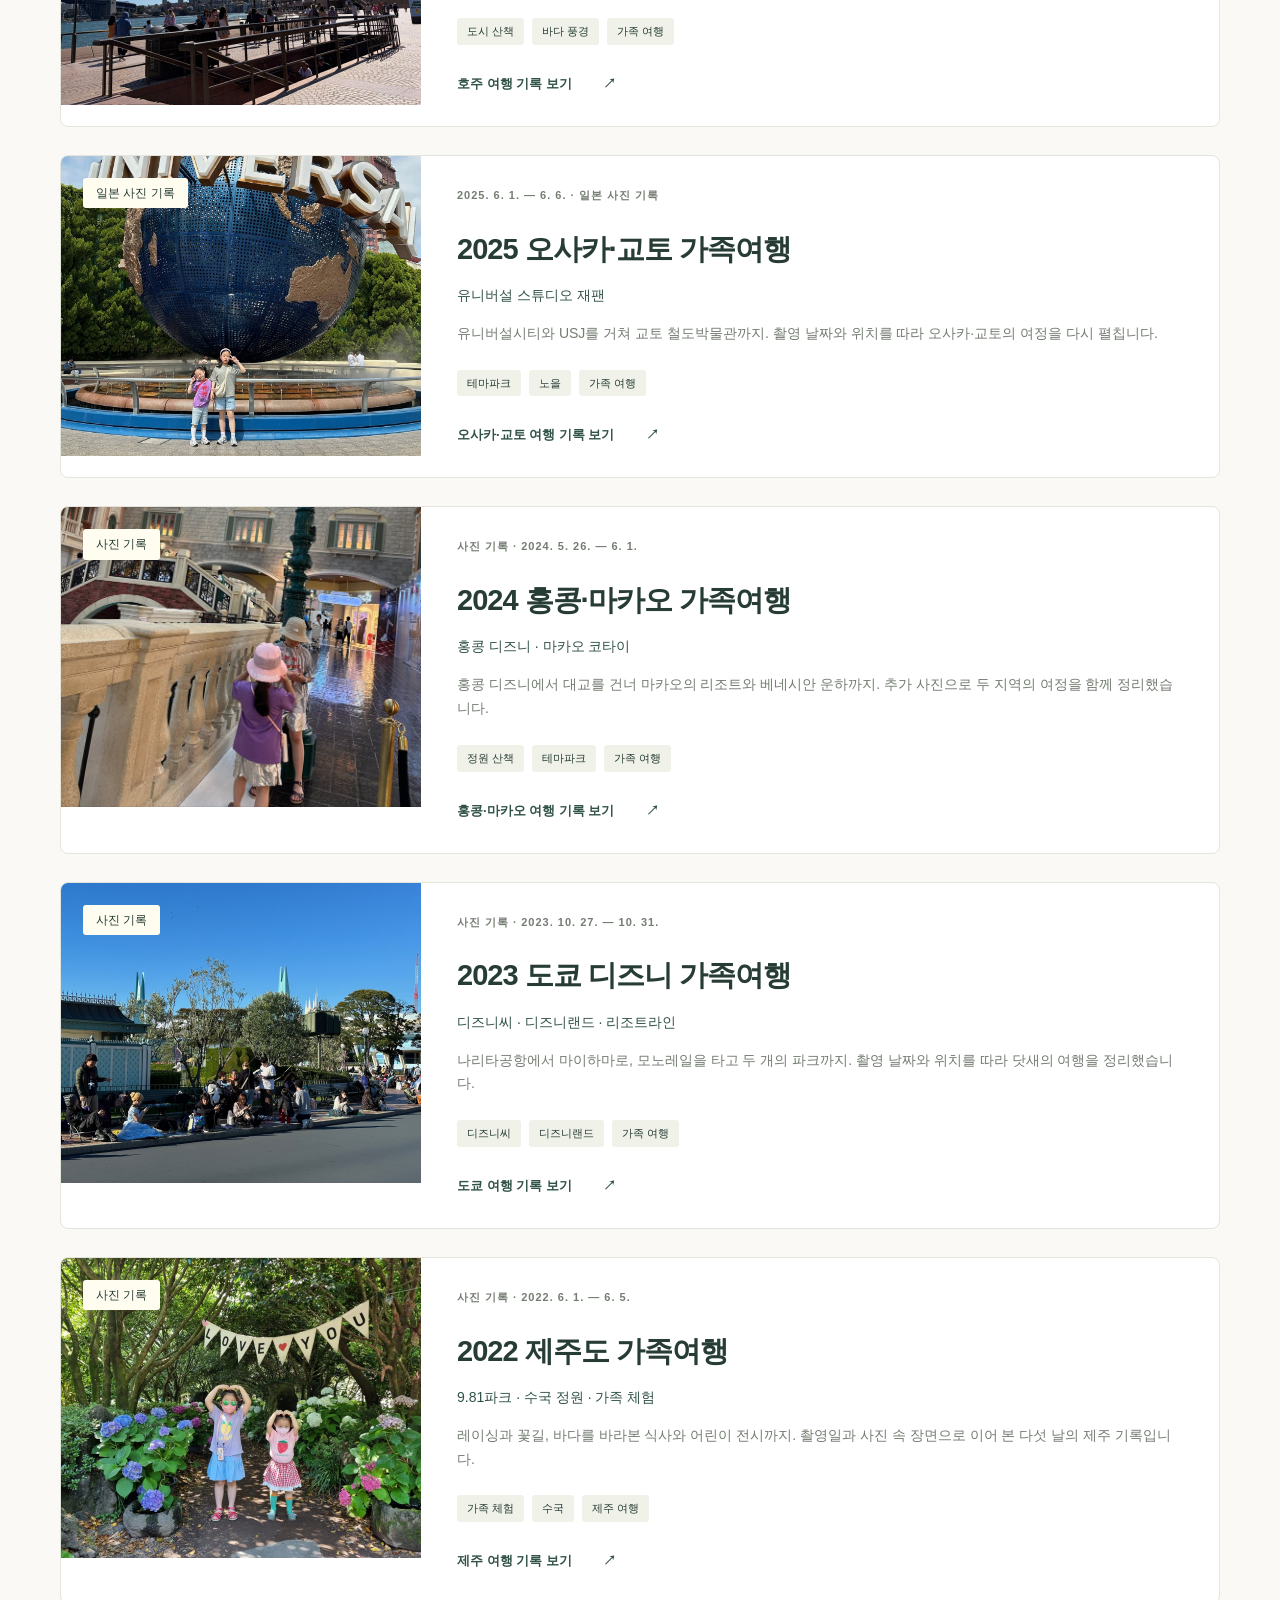
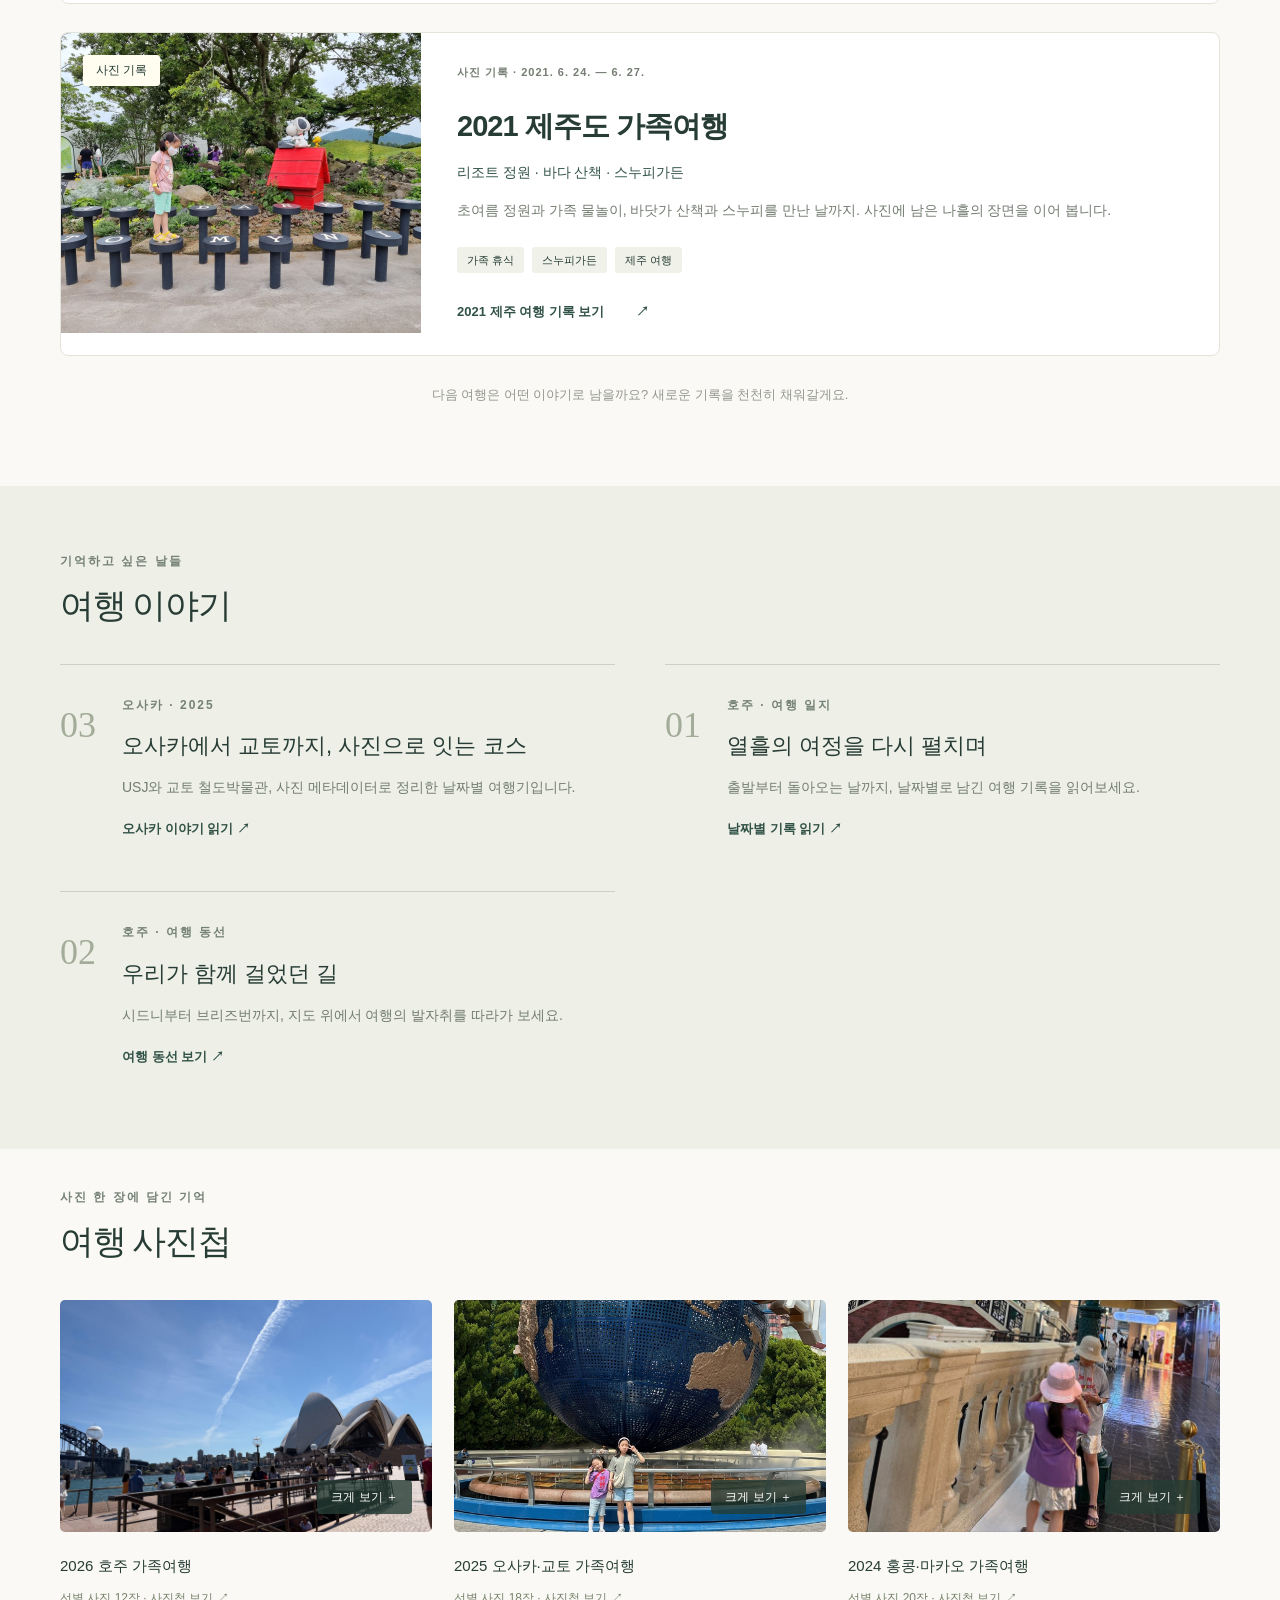
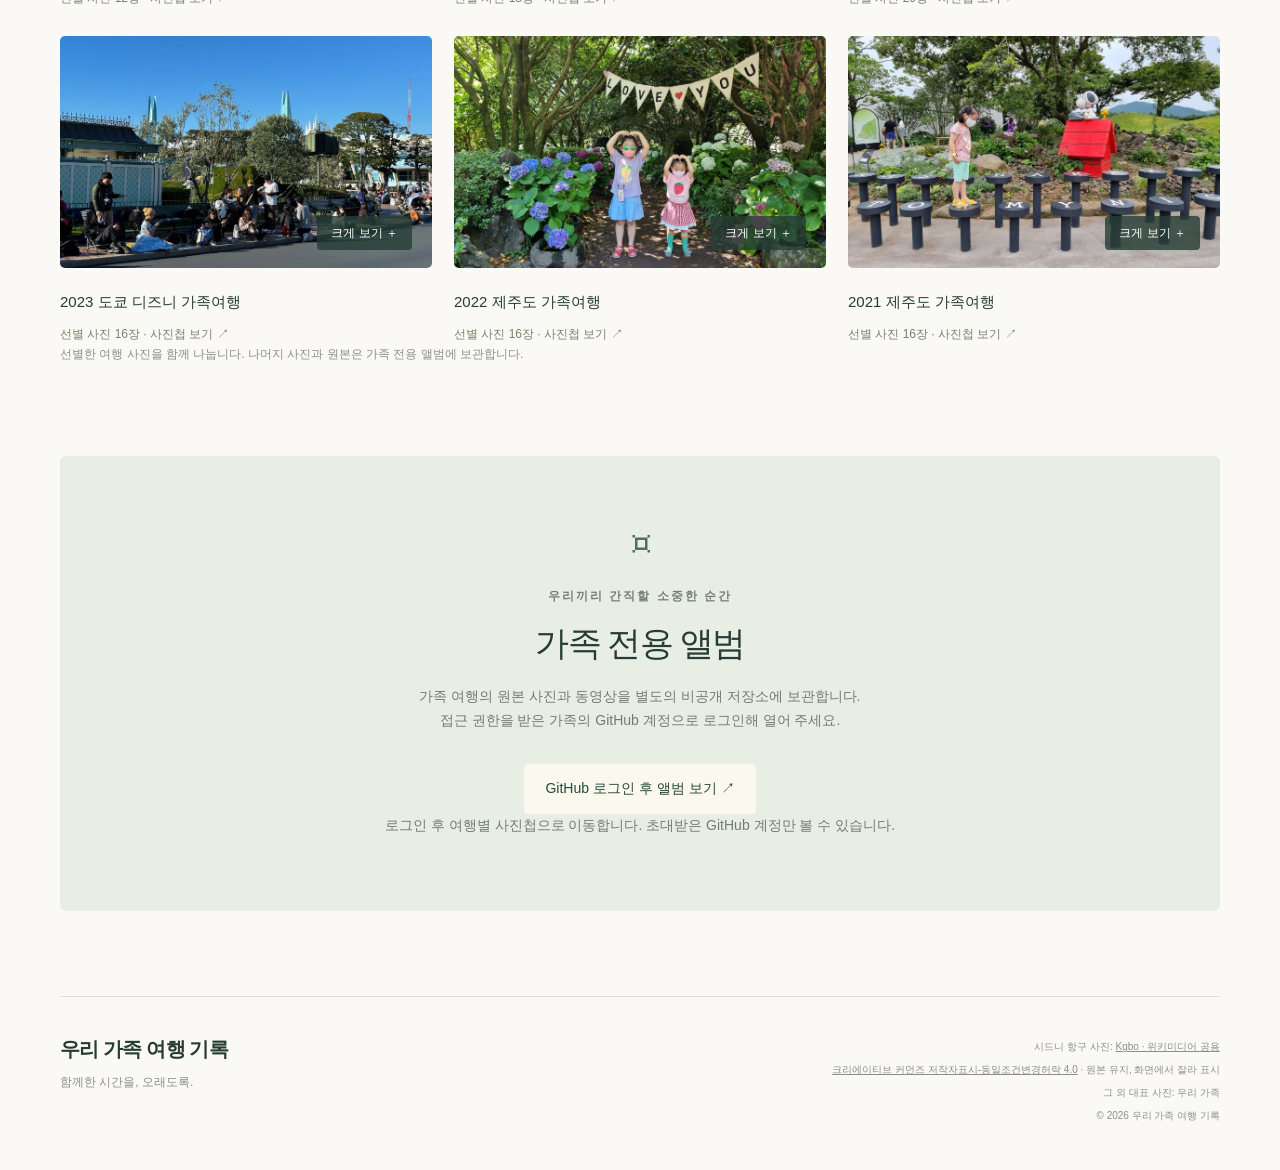
==== commit 78c3137d: "feat: expand Hong Kong Macau journal and fill home photos in landscape frames" ====
--- a/index.html
+++ b/index.html
@@ -1,10 +1,10 @@
 <!doctype html>
-<html lang="ko"><head><meta charset="utf-8"><meta name="viewport" content="width=device-width,initial-scale=1"><meta name="description" content="함께 걷고, 보고, 웃었던 날들. 우리 가족의 여행과 추억을 차곡차곡 모으는 공간입니다."><meta name="theme-color" content="#234c43"><title>우리 가족 여행 기록</title><link rel="stylesheet" href="style.css"><link rel="stylesheet" href="travel.css?v=journey-photos-2"><script src="app.js" defer></script></head>
-<body><a class="skip" href="#main">본문으로 바로가기</a><header><a class="brand" href="#home"><span class="mark" aria-hidden="true">⌁</span>우리 가족 여행 기록</a><button id="menu" aria-expanded="false" aria-controls="nav">메뉴 열기</button><nav id="nav" aria-label="주 메뉴"><a href="#home">우리 가족 여행</a><a href="#places">우리가 다녀온 곳</a><a href="#stories">여행 이야기</a><a href="#photos">여행 사진첩</a><a class="private-link" href="#family">가족 전용 앨범 <span aria-hidden="true">↗</span></a></nav></header>
+<html lang="ko"><head><meta charset="utf-8"><meta name="viewport" content="width=device-width,initial-scale=1"><meta name="description" content="함께 걷고, 보고, 웃었던 날들. 우리 가족의 여행과 추억을 차곡차곡 모으는 공간입니다."><meta name="theme-color" content="#234c43"><title>우리 가족 여행 기록</title><link rel="stylesheet" href="style.css"><link rel="stylesheet" href="travel.css?v=home-covers-3"><script src="app.js" defer></script></head>
+<body class="home-page"><a class="skip" href="#main">본문으로 바로가기</a><header><a class="brand" href="#home"><span class="mark" aria-hidden="true">⌁</span>우리 가족 여행 기록</a><button id="menu" aria-expanded="false" aria-controls="nav">메뉴 열기</button><nav id="nav" aria-label="주 메뉴"><a href="#home">우리 가족 여행</a><a href="#places">우리가 다녀온 곳</a><a href="#stories">여행 이야기</a><a href="#photos">여행 사진첩</a><a class="private-link" href="#family">가족 전용 앨범 <span aria-hidden="true">↗</span></a></nav></header>
 <main id="main"><section id="home" class="hero"><img src="assets/selected/australia-2026/curated-02.jpg" alt="시드니 오페라하우스와 항구" fetchpriority="high"><div class="shade"></div><div class="hero-copy"><p class="eyebrow">우리 가족의 작은 여행 아카이브</p><h1>함께 떠난 날들,<br>오래 남을 우리 이야기.</h1><p>낯선 풍경 속에서 함께 웃었던 순간들.<br>우리 가족의 여행을 한 장씩, 한 이야기씩 모아갑니다.</p><a class="button light" href="#places">우리의 여행 펼쳐보기 <span>↗</span></a></div><div class="hero-bottom"><span>첫 번째 기록 · 2026 호주 가족여행</span><a href="#places" aria-label="여행 기록으로 내려가기">아래로 ↓</a></div></section>
 <section class="intro wrap"><p class="eyebrow">여행이 끝나도, 이야기는 계속되니까</p><h2>돌아보면, 가장 좋은 풍경은<br>함께한 우리였어요.</h2><p>바쁘게 지나간 여행도 기록으로 남기면<br>언제든 다시 꺼내 볼 수 있는 추억이 됩니다.<br>이곳은 우리 가족이 함께 채워가는 여행 기록장입니다.</p></section>
-<section id="places" class="wrap section"><div class="section-title"><div><p class="eyebrow">차곡차곡 쌓이는 발자국</p><h2>우리가 다녀온 곳</h2></div><span class="count">여섯 편의 여행 기록</span></div><article class="trip selected-trip-card"><a class="trip-image" href="australia-2026.html"><img src="assets/selected/australia-2026/curated-02.jpg" alt="시드니 오페라하우스와 항구" loading="lazy"><span class="badge">기존 여행기</span></a><div class="trip-copy"><p class="eyebrow">2026. 9. 29. — 10. 8. · 8박 10일</p><h3>우리 가족, 호주 여행</h3><p class="cities">시드니 · 골드코스트 · 브리즈번</p><p>시드니 항구에서 시작해 골드코스트의 바다를 지나 브리즈번까지. 세 도시에서 보낸 우리 가족의 시간을 만나보세요.</p><div class="tags"><span>도시 산책</span><span>바다 풍경</span><span>가족 여행</span></div><a class="text-link" href="australia-2026.html">호주 여행 기록 보기 <span>↗</span></a></div></article><article class="trip osaka-card selected-trip-card"><a class="trip-image" href="osaka-2025.html"><img src="assets/selected/osaka-2025/curated-01.jpg" alt="유니버설 스튜디오의 지구본" loading="lazy"><span class="badge">일본 사진 기록</span></a><div class="trip-copy"><p class="eyebrow">2025. 6. 1. — 6. 6. · 일본 사진 기록</p><h3>2025 오사카·교토 가족여행</h3><p class="cities">유니버설 스튜디오 재팬</p><p>유니버설시티와 USJ를 거쳐 교토 철도박물관까지. 촬영 날짜와 위치를 따라 오사카·교토의 여정을 다시 펼칩니다.</p><div class="tags"><span>테마파크</span><span>노을</span><span>가족 여행</span></div><a class="text-link" href="osaka-2025.html">오사카·교토 여행 기록 보기 <span>↗</span></a></div></article><article class="trip osaka-card selected-trip-card"><a class="trip-image" href="hong-kong-2024.html"><img src="assets/selected/hong-kong-2024/curated-01.jpg" alt="디즈니 성 앞에서" loading="lazy"><span class="badge">사진 기록</span></a><div class="trip-copy"><p class="eyebrow">사진 기록 · 2024. 5. 26. — 5. 27.</p><h3>2024 홍콩 가족여행</h3><p class="cities">디즈니 리조트 · 디즈니랜드</p><p>리조트 정원과 해안 산책에서 다음 날 아침 디즈니랜드 입구까지. 사진에 남은 이틀의 동선을 이어 봅니다.</p><div class="tags"><span>정원 산책</span><span>테마파크</span><span>가족 여행</span></div><a class="text-link" href="hong-kong-2024.html">홍콩 여행 기록 보기 <span>↗</span></a></div></article><article class="trip osaka-card selected-trip-card"><a class="trip-image" href="tokyo-2023.html"><img src="assets/selected/tokyo-2023/curated-01.jpg" alt="도쿄 디즈니랜드의 푸른 하늘" loading="lazy"><span class="badge">사진 기록</span></a><div class="trip-copy"><p class="eyebrow">사진 기록 · 2023. 10. 27. — 10. 31.</p><h3>2023 도쿄 디즈니 가족여행</h3><p class="cities">디즈니씨 · 디즈니랜드 · 리조트라인</p><p>나리타공항에서 마이하마로, 모노레일을 타고 두 개의 파크까지. 촬영 날짜와 위치를 따라 닷새의 여행을 정리했습니다.</p><div class="tags"><span>디즈니씨</span><span>디즈니랜드</span><span>가족 여행</span></div><a class="text-link" href="tokyo-2023.html">도쿄 여행 기록 보기 <span>↗</span></a></div></article><article class="trip osaka-card selected-trip-card"><a class="trip-image" href="jeju-2022.html"><img src="assets/selected/jeju-2022/curated-01.jpg" alt="수국 정원에서 함께" loading="lazy"><span class="badge">사진 기록</span></a><div class="trip-copy"><p class="eyebrow">사진 기록 · 2022. 6. 1. — 6. 5.</p><h3>2022 제주도 가족여행</h3><p class="cities">9.81파크 · 수국 정원 · 가족 체험</p><p>레이싱과 꽃길, 바다를 바라본 식사와 어린이 전시까지. 촬영일과 사진 속 장면으로 이어 본 다섯 날의 제주 기록입니다.</p><div class="tags"><span>가족 체험</span><span>수국</span><span>제주 여행</span></div><a class="text-link" href="jeju-2022.html">제주 여행 기록 보기 <span>↗</span></a></div></article><article class="trip osaka-card selected-trip-card"><a class="trip-image" href="jeju-2021.html"><img src="assets/selected/jeju-2021/curated-01.jpg" alt="스누피가든에서 함께" loading="lazy"><span class="badge">사진 기록</span></a><div class="trip-copy"><p class="eyebrow">사진 기록 · 2021. 6. 24. — 6. 27.</p><h3>2021 제주도 가족여행</h3><p class="cities">리조트 정원 · 바다 산책 · 스누피가든</p><p>초여름 정원과 가족 물놀이, 바닷가 산책과 스누피를 만난 날까지. 사진에 남은 나흘의 장면을 이어 봅니다.</p><div class="tags"><span>가족 휴식</span><span>스누피가든</span><span>제주 여행</span></div><a class="text-link" href="jeju-2021.html">2021 제주 여행 기록 보기 <span>↗</span></a></div></article><p class="next">다음 여행은 어떤 이야기로 남을까요? 새로운 기록을 천천히 채워갈게요.</p></section>
+<section id="places" class="wrap section"><div class="section-title"><div><p class="eyebrow">차곡차곡 쌓이는 발자국</p><h2>우리가 다녀온 곳</h2></div><span class="count">여섯 편의 여행 기록</span></div><article class="trip selected-trip-card"><a class="trip-image" href="australia-2026.html"><img src="assets/selected/australia-2026/curated-02.jpg" alt="시드니 오페라하우스와 항구" loading="lazy" style="object-position:50% 50%"><span class="badge">기존 여행기</span></a><div class="trip-copy"><p class="eyebrow">2026. 9. 29. — 10. 8. · 8박 10일</p><h3>우리 가족, 호주 여행</h3><p class="cities">시드니 · 골드코스트 · 브리즈번</p><p>시드니 항구에서 시작해 골드코스트의 바다를 지나 브리즈번까지. 세 도시에서 보낸 우리 가족의 시간을 만나보세요.</p><div class="tags"><span>도시 산책</span><span>바다 풍경</span><span>가족 여행</span></div><a class="text-link" href="australia-2026.html">호주 여행 기록 보기 <span>↗</span></a></div></article><article class="trip osaka-card selected-trip-card"><a class="trip-image" href="osaka-2025.html"><img src="assets/selected/osaka-2025/curated-01.jpg" alt="유니버설 스튜디오의 지구본" loading="lazy" style="object-position:50% 78%"><span class="badge">일본 사진 기록</span></a><div class="trip-copy"><p class="eyebrow">2025. 6. 1. — 6. 6. · 일본 사진 기록</p><h3>2025 오사카·교토 가족여행</h3><p class="cities">유니버설 스튜디오 재팬</p><p>유니버설시티와 USJ를 거쳐 교토 철도박물관까지. 촬영 날짜와 위치를 따라 오사카·교토의 여정을 다시 펼칩니다.</p><div class="tags"><span>테마파크</span><span>노을</span><span>가족 여행</span></div><a class="text-link" href="osaka-2025.html">오사카·교토 여행 기록 보기 <span>↗</span></a></div></article><article class="trip osaka-card selected-trip-card"><a class="trip-image" href="hong-kong-2024.html"><img src="assets/selected/hong-kong-2024/macao-02.jpg" alt="베네시안 마카오의 실내 운하와 가족 여행 풍경" loading="lazy" style="object-position:50% 100%"><span class="badge">사진 기록</span></a><div class="trip-copy"><p class="eyebrow">사진 기록 · 2024. 5. 26. — 6. 1.</p><h3>2024 홍콩·마카오 가족여행</h3><p class="cities">홍콩 디즈니 · 마카오 코타이</p><p>홍콩 디즈니에서 대교를 건너 마카오의 리조트와 베네시안 운하까지. 추가 사진으로 두 지역의 여정을 함께 정리했습니다.</p><div class="tags"><span>정원 산책</span><span>테마파크</span><span>가족 여행</span></div><a class="text-link" href="hong-kong-2024.html">홍콩·마카오 여행 기록 보기 <span>↗</span></a></div></article><article class="trip osaka-card selected-trip-card"><a class="trip-image" href="tokyo-2023.html"><img src="assets/selected/tokyo-2023/curated-01.jpg" alt="도쿄 디즈니랜드의 푸른 하늘" loading="lazy" style="object-position:50% 50%"><span class="badge">사진 기록</span></a><div class="trip-copy"><p class="eyebrow">사진 기록 · 2023. 10. 27. — 10. 31.</p><h3>2023 도쿄 디즈니 가족여행</h3><p class="cities">디즈니씨 · 디즈니랜드 · 리조트라인</p><p>나리타공항에서 마이하마로, 모노레일을 타고 두 개의 파크까지. 촬영 날짜와 위치를 따라 닷새의 여행을 정리했습니다.</p><div class="tags"><span>디즈니씨</span><span>디즈니랜드</span><span>가족 여행</span></div><a class="text-link" href="tokyo-2023.html">도쿄 여행 기록 보기 <span>↗</span></a></div></article><article class="trip osaka-card selected-trip-card"><a class="trip-image" href="jeju-2022.html"><img src="assets/selected/jeju-2022/curated-01.jpg" alt="수국 정원에서 함께" loading="lazy" style="object-position:50% 50%"><span class="badge">사진 기록</span></a><div class="trip-copy"><p class="eyebrow">사진 기록 · 2022. 6. 1. — 6. 5.</p><h3>2022 제주도 가족여행</h3><p class="cities">9.81파크 · 수국 정원 · 가족 체험</p><p>레이싱과 꽃길, 바다를 바라본 식사와 어린이 전시까지. 촬영일과 사진 속 장면으로 이어 본 다섯 날의 제주 기록입니다.</p><div class="tags"><span>가족 체험</span><span>수국</span><span>제주 여행</span></div><a class="text-link" href="jeju-2022.html">제주 여행 기록 보기 <span>↗</span></a></div></article><article class="trip osaka-card selected-trip-card"><a class="trip-image" href="jeju-2021.html"><img src="assets/selected/jeju-2021/curated-01.jpg" alt="스누피가든에서 함께" loading="lazy" style="object-position:50% 50%"><span class="badge">사진 기록</span></a><div class="trip-copy"><p class="eyebrow">사진 기록 · 2021. 6. 24. — 6. 27.</p><h3>2021 제주도 가족여행</h3><p class="cities">리조트 정원 · 바다 산책 · 스누피가든</p><p>초여름 정원과 가족 물놀이, 바닷가 산책과 스누피를 만난 날까지. 사진에 남은 나흘의 장면을 이어 봅니다.</p><div class="tags"><span>가족 휴식</span><span>스누피가든</span><span>제주 여행</span></div><a class="text-link" href="jeju-2021.html">2021 제주 여행 기록 보기 <span>↗</span></a></div></article><p class="next">다음 여행은 어떤 이야기로 남을까요? 새로운 기록을 천천히 채워갈게요.</p></section>
 <section id="stories" class="story-section"><div class="wrap section"><div class="section-title"><div><p class="eyebrow">기억하고 싶은 날들</p><h2>여행 이야기</h2></div></div><div class="story-grid"><a href="osaka-2025.html" class="story"><span class="story-number">03</span><div><p class="eyebrow">오사카 · 2025</p><h3>오사카에서 교토까지, 사진으로 잇는 코스</h3><p>USJ와 교토 철도박물관, 사진 메타데이터로 정리한 날짜별 여행기입니다.</p><span class="text-link">오사카 이야기 읽기 ↗</span></div></a><a href="australia-2026.html#days" class="story"><span class="story-number">01</span><div><p class="eyebrow">호주 · 여행 일지</p><h3>열흘의 여정을 다시 펼치며</h3><p>출발부터 돌아오는 날까지, 날짜별로 남긴 여행 기록을 읽어보세요.</p><span class="text-link">날짜별 기록 읽기 ↗</span></div></a><a href="australia-2026.html#route" class="story"><span class="story-number">02</span><div><p class="eyebrow">호주 · 여행 동선</p><h3>우리가 함께 걸었던 길</h3><p>시드니부터 브리즈번까지, 지도 위에서 여행의 발자취를 따라가 보세요.</p><span class="text-link">여행 동선 보기 ↗</span></div></a></div></div></section>
-<section id="photos" class="wrap section"><div class="section-title"><div><p class="eyebrow">사진 한 장에 담긴 기억</p><h2>여행 사진첩</h2></div></div><div class="home-photo-grid"><figure class="photo"><button class="gallery-photo" data-src="assets/selected/australia-2026/curated-02.jpg" data-caption="시드니 오페라하우스와 항구" aria-label="2026 호주 가족여행 대표 사진 크게 보기"><img src="assets/selected/australia-2026/curated-02.jpg" alt="시드니 오페라하우스와 항구" loading="lazy"><span>크게 보기 ＋</span></button><figcaption><a href="australia-2026.html#album"><strong>2026 호주 가족여행</strong><p>선별 사진 12장 · 사진첩 보기 ↗</p></a></figcaption></figure><figure class="photo"><button class="gallery-photo" data-src="assets/selected/osaka-2025/curated-01.jpg" data-caption="유니버설 스튜디오의 지구본" aria-label="2025 오사카·교토 가족여행 대표 사진 크게 보기"><img src="assets/selected/osaka-2025/curated-01.jpg" alt="유니버설 스튜디오의 지구본" loading="lazy"><span>크게 보기 ＋</span></button><figcaption><a href="osaka-2025.html#album"><strong>2025 오사카·교토 가족여행</strong><p>선별 사진 18장 · 사진첩 보기 ↗</p></a></figcaption></figure><figure class="photo"><button class="gallery-photo" data-src="assets/selected/hong-kong-2024/curated-01.jpg" data-caption="디즈니 성 앞에서" aria-label="2024 홍콩 가족여행 대표 사진 크게 보기"><img src="assets/selected/hong-kong-2024/curated-01.jpg" alt="디즈니 성 앞에서" loading="lazy"><span>크게 보기 ＋</span></button><figcaption><a href="hong-kong-2024.html#album"><strong>2024 홍콩 가족여행</strong><p>선별 사진 12장 · 사진첩 보기 ↗</p></a></figcaption></figure><figure class="photo"><button class="gallery-photo" data-src="assets/selected/tokyo-2023/curated-01.jpg" data-caption="도쿄 디즈니랜드의 푸른 하늘" aria-label="2023 도쿄 디즈니 가족여행 대표 사진 크게 보기"><img src="assets/selected/tokyo-2023/curated-01.jpg" alt="도쿄 디즈니랜드의 푸른 하늘" loading="lazy"><span>크게 보기 ＋</span></button><figcaption><a href="tokyo-2023.html#album"><strong>2023 도쿄 디즈니 가족여행</strong><p>선별 사진 16장 · 사진첩 보기 ↗</p></a></figcaption></figure><figure class="photo"><button class="gallery-photo" data-src="assets/selected/jeju-2022/curated-01.jpg" data-caption="수국 정원에서 함께" aria-label="2022 제주도 가족여행 대표 사진 크게 보기"><img src="assets/selected/jeju-2022/curated-01.jpg" alt="수국 정원에서 함께" loading="lazy"><span>크게 보기 ＋</span></button><figcaption><a href="jeju-2022.html#album"><strong>2022 제주도 가족여행</strong><p>선별 사진 16장 · 사진첩 보기 ↗</p></a></figcaption></figure><figure class="photo"><button class="gallery-photo" data-src="assets/selected/jeju-2021/curated-01.jpg" data-caption="스누피가든에서 함께" aria-label="2021 제주도 가족여행 대표 사진 크게 보기"><img src="assets/selected/jeju-2021/curated-01.jpg" alt="스누피가든에서 함께" loading="lazy"><span>크게 보기 ＋</span></button><figcaption><a href="jeju-2021.html#album"><strong>2021 제주도 가족여행</strong><p>선별 사진 16장 · 사진첩 보기 ↗</p></a></figcaption></figure></div><p class="note">선별한 여행 사진을 함께 나눕니다. 나머지 사진과 원본은 가족 전용 앨범에 보관합니다.</p></section>
+<section id="photos" class="wrap section"><div class="section-title"><div><p class="eyebrow">사진 한 장에 담긴 기억</p><h2>여행 사진첩</h2></div></div><div class="home-photo-grid"><figure class="photo"><button class="gallery-photo" data-src="assets/selected/australia-2026/curated-02.jpg" data-caption="시드니 오페라하우스와 항구" aria-label="2026 호주 가족여행 대표 사진 크게 보기"><img src="assets/selected/australia-2026/curated-02.jpg" alt="시드니 오페라하우스와 항구" loading="lazy" style="object-position:50% 50%"><span>크게 보기 ＋</span></button><figcaption><a href="australia-2026.html#album"><strong>2026 호주 가족여행</strong><p>선별 사진 12장 · 사진첩 보기 ↗</p></a></figcaption></figure><figure class="photo"><button class="gallery-photo" data-src="assets/selected/osaka-2025/curated-01.jpg" data-caption="유니버설 스튜디오의 지구본" aria-label="2025 오사카·교토 가족여행 대표 사진 크게 보기"><img src="assets/selected/osaka-2025/curated-01.jpg" alt="유니버설 스튜디오의 지구본" loading="lazy" style="object-position:50% 78%"><span>크게 보기 ＋</span></button><figcaption><a href="osaka-2025.html#album"><strong>2025 오사카·교토 가족여행</strong><p>선별 사진 18장 · 사진첩 보기 ↗</p></a></figcaption></figure><figure class="photo"><button class="gallery-photo" data-src="assets/selected/hong-kong-2024/macao-02.jpg" data-caption="베네시안 마카오의 실내 운하와 가족 여행 풍경" aria-label="2024 홍콩·마카오 가족여행 대표 사진 크게 보기"><img src="assets/selected/hong-kong-2024/macao-02.jpg" alt="베네시안 마카오의 실내 운하와 가족 여행 풍경" loading="lazy" style="object-position:50% 100%"><span>크게 보기 ＋</span></button><figcaption><a href="hong-kong-2024.html#album"><strong>2024 홍콩·마카오 가족여행</strong><p>선별 사진 20장 · 사진첩 보기 ↗</p></a></figcaption></figure><figure class="photo"><button class="gallery-photo" data-src="assets/selected/tokyo-2023/curated-01.jpg" data-caption="도쿄 디즈니랜드의 푸른 하늘" aria-label="2023 도쿄 디즈니 가족여행 대표 사진 크게 보기"><img src="assets/selected/tokyo-2023/curated-01.jpg" alt="도쿄 디즈니랜드의 푸른 하늘" loading="lazy" style="object-position:50% 50%"><span>크게 보기 ＋</span></button><figcaption><a href="tokyo-2023.html#album"><strong>2023 도쿄 디즈니 가족여행</strong><p>선별 사진 16장 · 사진첩 보기 ↗</p></a></figcaption></figure><figure class="photo"><button class="gallery-photo" data-src="assets/selected/jeju-2022/curated-01.jpg" data-caption="수국 정원에서 함께" aria-label="2022 제주도 가족여행 대표 사진 크게 보기"><img src="assets/selected/jeju-2022/curated-01.jpg" alt="수국 정원에서 함께" loading="lazy" style="object-position:50% 50%"><span>크게 보기 ＋</span></button><figcaption><a href="jeju-2022.html#album"><strong>2022 제주도 가족여행</strong><p>선별 사진 16장 · 사진첩 보기 ↗</p></a></figcaption></figure><figure class="photo"><button class="gallery-photo" data-src="assets/selected/jeju-2021/curated-01.jpg" data-caption="스누피가든에서 함께" aria-label="2021 제주도 가족여행 대표 사진 크게 보기"><img src="assets/selected/jeju-2021/curated-01.jpg" alt="스누피가든에서 함께" loading="lazy" style="object-position:50% 50%"><span>크게 보기 ＋</span></button><figcaption><a href="jeju-2021.html#album"><strong>2021 제주도 가족여행</strong><p>선별 사진 16장 · 사진첩 보기 ↗</p></a></figcaption></figure></div><p class="note">선별한 여행 사진을 함께 나눕니다. 나머지 사진과 원본은 가족 전용 앨범에 보관합니다.</p></section>
 <section id="family" class="family wrap"><div class="lock" aria-hidden="true">⌑</div><p class="eyebrow">우리끼리 간직할 소중한 순간</p><h2>가족 전용 앨범</h2><p>가족 여행의 원본 사진과 동영상을 별도의 비공개 저장소에 보관합니다.<br>접근 권한을 받은 가족의 GitHub 계정으로 로그인해 열어 주세요.</p><a class="button light" href="https://github.com/login?return_to=%2Fksangki%2Ffamily-travel-private%2Fblob%2Fmain%2Falbums%2FREADME.md" rel="noopener noreferrer" target="_blank">GitHub 로그인 후 앨범 보기 ↗</a><p class="note">로그인 후 여행별 사진첩으로 이동합니다. 초대받은 GitHub 계정만 볼 수 있습니다.</p></section>
 </main><footer class="wrap"><div><a class="brand" href="#home">우리 가족 여행 기록</a><p>함께한 시간을, 오래도록.</p></div><div class="credits"><p>시드니 항구 사진: <a href="https://commons.wikimedia.org/wiki/File:Sydney_Harbour_Bridge_and_Sydney_Opera_House_panorama.jpg">Kgbo · 위키미디어 공용</a></p><p><a href="https://creativecommons.org/licenses/by-sa/4.0/deed.ko">크리에이티브 커먼즈 저작자표시-동일조건변경허락 4.0</a> · 원본 유지, 화면에서 잘라 표시</p><p>그 외 대표 사진: 우리 가족</p><p>© 2026 우리 가족 여행 기록</p></div></footer><dialog id="viewer" aria-labelledby="caption"><button id="close-photo" class="close">닫기 ×</button><img src="assets/sydney-harbour.jpg" alt="시드니 항구 풍경 확대 사진"><p id="caption">시드니 항구 · 우리 가족 여행 사진</p></dialog></body></html>
--- a/travel.css
+++ b/travel.css
@@ -7,3 +7,5 @@
 @media(max-width:480px){.day-scenes{grid-template-columns:1fr}.day-scenes .day-scene button{height:240px}.selected-photos .photo button{height:155px}.google-route-map iframe{height:300px}}
 .home-photo-grid{display:grid;grid-template-columns:repeat(3,minmax(0,1fr));gap:28px 22px}.home-photo-grid .photo button{height:230px;background:#edf0e5}.home-photo-grid .photo img{object-fit:contain}.home-photo-grid figcaption{display:block}.home-photo-grid figcaption p{font-size:12px;margin:8px 0 0;color:#76836b}.home-photo-grid figcaption strong{font-size:15px;font-weight:500}@media(max-width:800px){.home-photo-grid{grid-template-columns:repeat(2,minmax(0,1fr));gap:22px 14px}.home-photo-grid .photo button{height:180px}.home-photo-grid figcaption strong{font-size:13px}}@media(max-width:400px){.home-photo-grid .photo button{height:150px}}
 @media(max-width:800px){.record-nav{flex-direction:row;align-items:center;gap:8px 16px;padding:14px 12px}.record-nav a{padding:5px 0;font-size:12px}}
+/* Crop only home thumbnails; original images and detailed albums keep their full frame. */
+.home-page #places .trip-image{overflow:hidden}.home-page #places .trip-image img{object-fit:cover;padding:0;width:100%;height:100%}.home-page .home-photo-grid .photo button{height:auto;aspect-ratio:16/10;overflow:hidden}.home-page .home-photo-grid .photo img{width:100%;height:100%;object-fit:cover}.home-page .home-photo-grid .photo button:hover img{transform:none}
